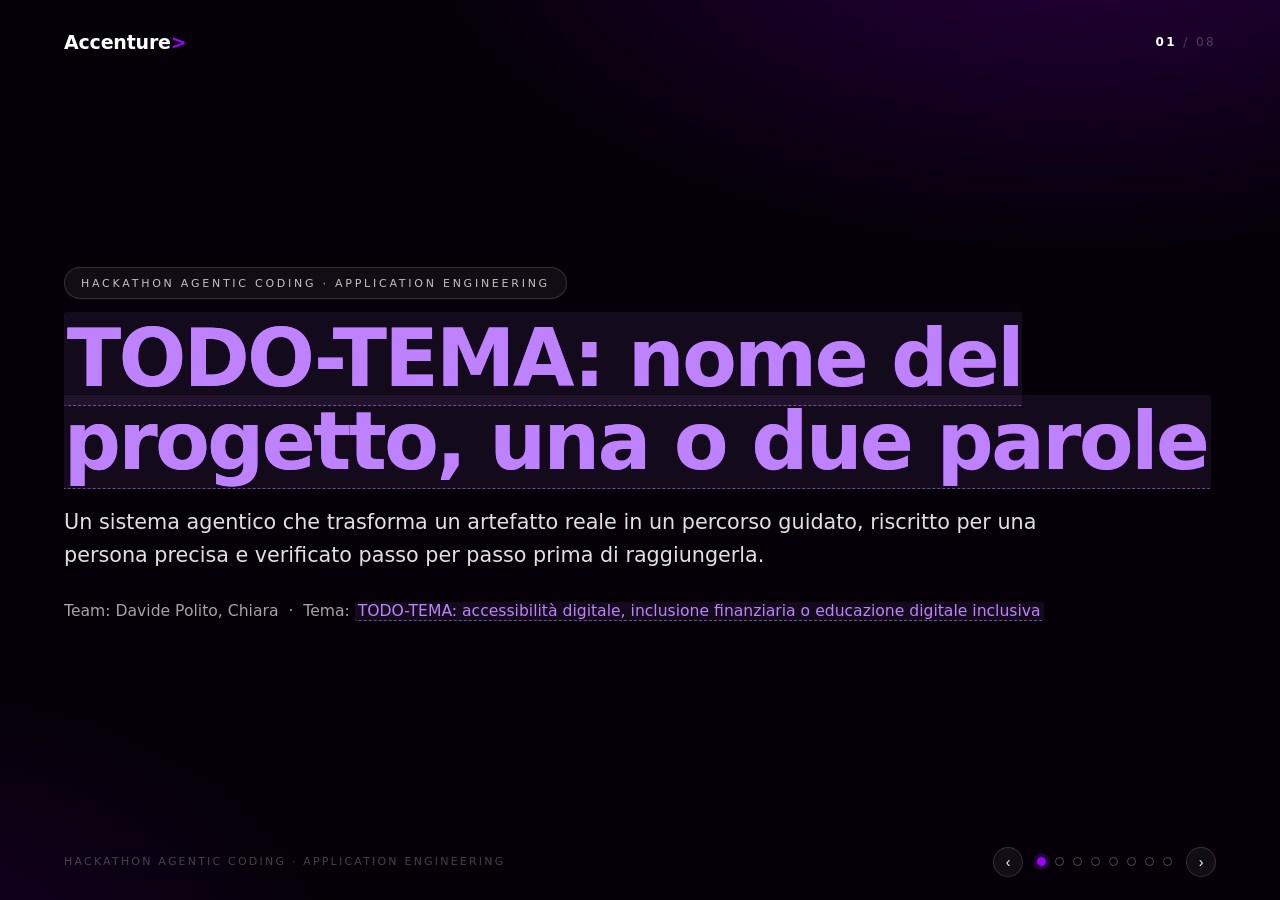
==== presentation/index.html @ 34a16407 "aggiungi presentazione, skill, mappa di valutazione e linter; allinea il conteggio dei tier Correzio" ====
<!doctype html>
<html lang="it">
<head>
<meta charset="utf-8">
<meta name="viewport" content="width=device-width, initial-scale=1">
<title>Hackathon Agentic Coding — presentazione</title>
<!--
  Presentazione a 8 sezioni, 5 minuti totali.
  File singolo, nessuna dipendenza esterna: si apre offline con doppio clic.
  Navigazione: frecce destra/sinistra, PagSu/PagGiu, barra spaziatrice, Home, Fine, o i pallini in basso.
  I segnaposto di dominio vanno sostituiti dopo la scelta del tema e della persona.
-->
<style>
*{box-sizing:border-box;margin:0;padding:0}
:root{
  --purple:#A100FF;
  --purple-light:#BE82FF;
  --ink:#0A0014;
  --bg:#050008;
  --line:rgba(255,255,255,0.15);
  --soft:rgba(255,255,255,0.05);
  --muted:rgba(255,255,255,0.64);
  --faint:rgba(255,255,255,0.25);
}
html,body{height:100%}
body{
  background:#050008;
  color:#fff;
  font-family:"Inter",system-ui,-apple-system,"Segoe UI",Roboto,sans-serif;
  line-height:1.6;
  -webkit-font-smoothing:antialiased;
  overflow:hidden;
}
body::before{
  content:"";position:fixed;inset:0;pointer-events:none;z-index:0;
  background:
    radial-gradient(1100px 620px at 84% -14%, rgba(161,0,255,0.24), transparent 62%),
    radial-gradient(760px 520px at -8% 110%, rgba(161,0,255,0.13), transparent 60%);
}

/* ---------- struttura ---------- */
.deck{position:fixed;inset:0;z-index:1}
.slide{
  position:absolute;inset:0;
  display:flex;flex-direction:column;justify-content:center;justify-content:safe center;
  padding:clamp(60px,8vh,96px) clamp(26px,5vw,88px) clamp(70px,9vh,96px);
  opacity:0;visibility:hidden;transform:translateY(10px);
  transition:opacity .3s ease, transform .3s ease;
  overflow-y:auto;
}
.slide.active{opacity:1;visibility:visible;transform:none}
.inner{width:100%;max-width:1260px;margin:0 auto}

/* ---------- chrome ---------- */
.chrome{position:fixed;left:0;right:0;z-index:5;pointer-events:none;
  padding:0 clamp(26px,5vw,88px);display:flex;align-items:center;justify-content:space-between;gap:18px}
.chrome.top{top:clamp(18px,3vh,34px)}
.chrome.bot{bottom:clamp(16px,2.6vh,30px)}
.logo{font-size:clamp(15px,1.5vw,19px);font-weight:700;letter-spacing:-0.01em;color:#fff}
.logo i{font-style:normal;color:var(--purple)}
.counter{font-size:12px;letter-spacing:.2em;color:var(--faint);font-variant-numeric:tabular-nums}
.counter b{color:#fff;font-weight:600}
.footnote{font-size:11px;text-transform:uppercase;letter-spacing:0.2em;color:rgba(255,255,255,0.25)}
.nav{display:flex;align-items:center;gap:14px;pointer-events:auto}
.dots{display:flex;gap:9px}
.dot{width:9px;height:9px;padding:0;border-radius:999px;border:1px solid rgba(255,255,255,0.28);
  background:transparent;cursor:pointer;transition:all .2s ease}
.dot.on{background:var(--purple);border-color:var(--purple);box-shadow:0 0 0 4px rgba(161,0,255,0.18)}
.navbtn{width:30px;height:30px;border-radius:999px;border:1px solid var(--line);background:var(--soft);
  color:#fff;cursor:pointer;font-size:14px;line-height:1;display:flex;align-items:center;justify-content:center}
.navbtn:hover{border-color:var(--purple)}

/* ---------- tipografia ---------- */
.eyebrow{display:inline-block;border:1px solid rgba(255,255,255,0.15);background:rgba(255,255,255,0.05);
  border-radius:999px;font-size:11px;text-transform:uppercase;letter-spacing:0.25em;
  padding:7px 16px 6px;color:rgba(255,255,255,0.74);margin-bottom:clamp(12px,2.1vh,24px)}
h1,h2{background:linear-gradient(90deg,var(--purple-light),var(--purple));
  -webkit-background-clip:text;background-clip:text;color:transparent;padding-bottom:.06em}
h1{font-size:clamp(38px,6.2vw,82px);line-height:1.04;letter-spacing:-0.03em;font-weight:700}
h2{font-size:clamp(27px,3.9vw,50px);line-height:1.12;letter-spacing:-0.02em;font-weight:700;
  margin-bottom:clamp(10px,1.8vh,20px)}
h3{font-size:clamp(11px,1.05vw,13px);text-transform:uppercase;letter-spacing:0.2em;
  color:var(--purple-light);font-weight:600;margin-bottom:10px}
.lead{font-size:clamp(17px,1.62vw,24px);color:rgba(255,255,255,0.88);max-width:74ch}
.body{font-size:clamp(14px,1.22vw,18px);color:var(--muted)}
.small{font-size:clamp(12px,1.02vw,15px);color:rgba(255,255,255,0.5)}
.mt{margin-top:clamp(12px,2vh,24px)}
.mt2{margin-top:clamp(18px,3vh,34px)}
strong{color:#fff;font-weight:600}
code{font-family:ui-monospace,"Cascadia Mono",Consolas,monospace;font-size:0.88em;color:var(--purple-light);
  background:rgba(161,0,255,0.12);border:1px solid rgba(161,0,255,0.22);border-radius:6px;padding:1px 6px;white-space:nowrap}
.todo{color:var(--purple-light);background:rgba(190,130,255,0.08);
  border-bottom:1px dashed rgba(190,130,255,0.55);border-radius:2px;padding:0 3px}

ul.b{list-style:none}
ul.b li{position:relative;padding-left:1.5em;margin-bottom:.5em;
  font-size:clamp(14px,1.22vw,18px);color:var(--muted)}
ul.b li::before{content:"\203A";position:absolute;left:0;top:-0.08em;color:var(--purple);font-size:1.3em;line-height:1.5}
ul.b.tight li{margin-bottom:.3em}

/* ---------- blocchi ---------- */
.grid{display:grid;gap:clamp(12px,1.5vw,22px)}
.g2{grid-template-columns:repeat(2,minmax(0,1fr))}
.g3{grid-template-columns:repeat(3,minmax(0,1fr))}
.card{border:1px solid rgba(255,255,255,0.12);background:rgba(255,255,255,0.035);
  border-radius:16px;padding:clamp(14px,1.6vw,24px)}
.card.accent{border-color:rgba(161,0,255,0.45);background:rgba(161,0,255,0.09)}
.note{border-left:3px solid var(--purple);padding:2px 0 2px 18px;color:#fff;
  font-size:clamp(15px,1.45vw,21px);line-height:1.45}
.num{font-size:clamp(22px,2.4vw,34px);font-weight:700;line-height:1;color:var(--purple);
  font-variant-numeric:tabular-nums;margin-bottom:8px;display:block}
.kv{display:grid;grid-template-columns:minmax(120px,32%) 1fr;gap:6px 16px;
  font-size:clamp(13px,1.15vw,17px);color:var(--muted)}
.kv dt{color:var(--purple-light);font-weight:600}
table{width:100%;border-collapse:collapse;font-size:clamp(13px,1.14vw,17px)}
th{text-align:left;font-size:11px;text-transform:uppercase;letter-spacing:.2em;color:var(--purple-light);
  font-weight:600;padding:0 0 10px;border-bottom:1px solid rgba(255,255,255,0.14)}
td{padding:11px 0;border-bottom:1px solid rgba(255,255,255,0.08);color:var(--muted);vertical-align:top}
td:first-child{color:#fff;padding-right:26px;width:44%}

/* ---------- diagramma ---------- */
.arch{display:block;width:100%;height:auto;max-height:clamp(200px,45vh,430px);margin:0 auto}
.arch text{font-family:"Inter",system-ui,-apple-system,"Segoe UI",Roboto,sans-serif}
.dense h2{font-size:clamp(22px,2.7vw,36px);margin-bottom:6px}
.dense>.inner>.body{font-size:clamp(13px,1.05vw,16px)}
.dense .card{padding:clamp(11px,1.2vw,18px)}
.dense .card .body{font-size:clamp(12.5px,0.98vw,15.5px)}
.dense .mt{margin-top:clamp(10px,1.5vh,16px)}
.legend{display:flex;flex-wrap:wrap;gap:6px 22px;margin-top:10px;
  font-size:clamp(11px,1vw,14px);color:var(--muted)}
.legend span{display:inline-flex;align-items:center;gap:8px}
.chip{width:13px;height:13px;border-radius:4px;display:inline-block}
.chip.opus{background:var(--purple)}
.chip.sonnet{border:1.5px solid var(--purple-light)}
.chip.haiku{border:1.5px solid rgba(255,255,255,0.35)}

/* ---------- responsive ---------- */
@media (max-height:800px){
  .dense .arch{max-height:38vh}
  .dense .eyebrow{margin-bottom:10px}
  .dense h2{font-size:clamp(20px,2.4vw,30px)}
  .dense .card .body{font-size:12.5px}
  .legend{font-size:11px;gap:4px 18px}
}
@media (max-width:900px){
  .g2,.g3{grid-template-columns:1fr}
  .kv{grid-template-columns:1fr}
  .arch{max-height:none}
  td:first-child{width:auto}
}
@media print{
  body{overflow:visible}
  .chrome{display:none}
  .slide{position:static;opacity:1;visibility:visible;transform:none;page-break-after:always;min-height:100vh}
}
</style>
</head>
<body>

<div class="chrome top">
  <div class="logo">Accenture<i>&gt;</i></div>
  <div class="counter"><b id="cur">01</b> / <span id="tot">08</span></div>
</div>

<main class="deck" id="deck">

<!-- ============================================================
     SEZIONE 1 — COVER
     TEMPO SUGGERITO: 0:15   ·   cumulato 0:15
     ============================================================ -->
<section class="slide" aria-label="Copertina">
  <div class="inner">
    <div class="eyebrow">Hackathon Agentic Coding · Application Engineering</div>
    <h1><span class="todo">TODO-TEMA: nome del progetto, una o due parole</span></h1>
    <p class="lead mt">Un sistema agentico che trasforma un artefatto reale in un percorso guidato,
      riscritto per una persona precisa e verificato passo per passo prima di raggiungerla.</p>
    <p class="body mt2">Team: Davide Polito, Chiara &nbsp;·&nbsp; Tema:
      <span class="todo">TODO-TEMA: accessibilità digitale, inclusione finanziaria o educazione digitale inclusiva</span></p>
  </div>
</section>

<!-- ============================================================
     SEZIONE 2 — IL PROBLEMA
     TEMPO SUGGERITO: 0:35   ·   cumulato 0:50
     ============================================================ -->
<section class="slide" aria-label="Il problema">
  <div class="inner">
    <div class="eyebrow">01 · Il problema</div>
    <h2>Il servizio esiste già. La persona si ferma lo stesso.</h2>
    <p class="lead"><span class="todo">TODO-TEMA: il problema in due frasi — quale servizio reale, quale ostacolo concreto</span></p>
    <div class="grid g2 mt2">
      <div>
        <h3>I fatti</h3>
        <ul class="b">
          <li><strong>Dove si blocca:</strong> <span class="todo">TODO-TEMA: il punto esatto del percorso in cui la persona si ferma oggi</span></li>
          <li><strong>Quante persone:</strong> <span class="todo">TODO-TEMA: un dato di diffusione con la fonte citata</span></li>
          <li><strong>Perché non basta riscrivere il testo una volta:</strong> gli artefatti cambiano, i bisogni
            delle persone sono diversi e una riscrittura manuale non è verificata. Nessuno garantisce
            che il testo semplificato dica ancora la stessa cosa dell'originale.</li>
        </ul>
      </div>
      <div class="card accent">
        <h3>Il punto</h3>
        <p class="note" style="border:0;padding:0">Non manca il contenuto.
          Manca la distanza fra il contenuto e la persona che deve usarlo.</p>
        <p class="small mt">Semplificare è facile. Semplificare <strong>senza cambiare il significato</strong>
          su importi, date, scadenze e obblighi è il vincolo vero: il sistema è costruito intorno a quel vincolo.</p>
      </div>
    </div>
  </div>
</section>

<!-- ============================================================
     SEZIONE 3 — UTENTE E SCENARIO
     TEMPO SUGGERITO: 0:30   ·   cumulato 1:20
     ============================================================ -->
<section class="slide" aria-label="Utente e scenario">
  <div class="inner">
    <div class="eyebrow">02 · Utente e scenario</div>
    <h2>Una persona concreta, un artefatto reale</h2>
    <div class="grid g2 mt">
      <div class="card">
        <h3>La persona</h3>
        <dl class="kv">
          <dt>Chi</dt><dd><span class="todo">TODO-TEMA: nome di comodo, età, contesto in una riga</span></dd>
          <dt>Bisogni dichiarati</dt><dd><span class="todo">TODO-TEMA: i bisogni di accesso rilevanti per lo scenario</span></dd>
          <dt>Che cosa deve fare</dt><dd><span class="todo">TODO-TEMA: il task concreto e come si capisce che è riuscito</span></dd>
          <dt>Artefatto reale</dt><dd><span class="todo">TODO-TEMA: il documento o il servizio vero su cui lavoriamo, e in che formato</span></dd>
        </dl>
      </div>
      <div class="card">
        <h3>Come il sistema la rappresenta</h3>
        <p class="body">L'agente <code>profiler</code> produce <code>state/profile.json</code>:
          quattro dimensioni su tassonomia chiusa.</p>
        <ul class="b tight mt">
          <li>livello di lettura</li>
          <li>modalità preferita</li>
          <li>vincoli sensoriali, motori, cognitivi</li>
          <li>lingua</li>
        </ul>
        <p class="small mt">I bisogni non dichiarati restano <code>unknown</code>: il profiler non stima
          e non inferisce diagnosi cliniche (G-01). Nessun dato personale reale nei file committati (G-17).</p>
      </div>
    </div>
  </div>
</section>

<!-- ============================================================
     SEZIONE 4 — COME FUNZIONA LA SOLUZIONE
     TEMPO SUGGERITO: 0:40   ·   cumulato 2:00
     ============================================================ -->
<section class="slide" aria-label="Come funziona la soluzione">
  <div class="inner">
    <div class="eyebrow">03 · Come funziona</div>
    <h2>Dall'artefatto reale al percorso guidato</h2>
    <div class="grid g3 mt">
      <div class="card">
        <span class="num">01</span>
        <h3>Si parte dall'originale</h3>
        <p class="body">Il sistema legge l'artefatto vero, non una versione semplificata scritta a mano.
          Lo destruttura in passi: che cosa chiede, quale informazione serve, quali vincoli, dove si decide.</p>
      </div>
      <div class="card">
        <span class="num">02</span>
        <h3>Ogni passo riscritto e verificato</h3>
        <p class="body">Ogni passo viene riscritto secondo il profilo, poi confrontato con l'originale da
          un agente diverso da quello che lo ha scritto. Se il confronto non torna, il passo non viene mostrato.</p>
      </div>
      <div class="card">
        <span class="num">03</span>
        <h3>Durante l'uso, un intervento alla volta</h3>
        <p class="body">A sessione aperta il sistema osserva il blocco sul passo corrente e propone il
          suggerimento minimo che sblocca. Non completa l'azione al posto della persona.</p>
      </div>
    </div>
    <p class="note mt2">Il percorso approvato è un file: <code>agents/state/journey.json</code>.
      Si produce una volta per artefatto e si riusa a ogni sessione.</p>
    <p class="small mt">Nella demo: <span class="todo">TODO-TEMA: il percorso end-to-end che mostriamo dal vivo, dall'input all'esito</span></p>
  </div>
</section>

<!-- ============================================================
     SEZIONE 5 — DOVE INTERVIENE L'AGENTE AI (sezione principale)
     TEMPO SUGGERITO: 1:30   ·   cumulato 3:30
     ============================================================ -->
<section class="slide dense" aria-label="Dove interviene l'agente AI">
  <div class="inner">
    <div class="eyebrow">04 · Dove interviene l'agente AI</div>
    <h2>Un orchestratore, sei sub-agenti, due fasi con economie opposte</h2>
    <p class="body" style="margin-bottom:10px">L'AI non è uno strato sopra il prodotto: è il prodotto.
      Ogni componente ha un verbo solo: se due agenti potessero scambiarsi il lavoro, uno dei due sarebbe di troppo.</p>

    <svg class="arch" viewBox="0 0 1240 444" role="img" aria-labelledby="archTitle archDesc" preserveAspectRatio="xMidYMid meet">
      <title id="archTitle">Architettura agentica in due fasi</title>
      <desc id="archDesc">Fase A offline: profiler su haiku-4.5, source-analyzer su opus-5, simplifier su sonnet-5 in ciclo
        con fidelity-validator su opus-5 per un massimo di due giri, poi journey.json persistito su disco oppure gate HITL.
        Fase B a runtime: block-detector su haiku-4.5, intervener su sonnet-5, massimo tre interventi sullo stesso
        passo poi gate HITL. L&#8217;orchestratore su haiku-4.5 esegue entrambe le fasi.</desc>

      <defs>
        <marker id="ah" viewBox="0 0 10 10" refX="9" refY="5" markerWidth="7" markerHeight="7" orient="auto-start-reverse">
          <path d="M0,0 L10,5 L0,10 z" fill="#BE82FF"/>
        </marker>
        <marker id="ahd" viewBox="0 0 10 10" refX="9" refY="5" markerWidth="7" markerHeight="7" orient="auto-start-reverse">
          <path d="M0,0 L10,5 L0,10 z" fill="rgba(255,255,255,0.5)"/>
        </marker>
      </defs>

      <!-- orchestratore: governa entrambe le fasi -->
      <rect x="856" y="4" width="360" height="30" rx="15" fill="rgba(161,0,255,0.14)" stroke="#A100FF"/>
      <text x="1036" y="24" text-anchor="middle" font-size="13" fill="#ffffff">orchestrator · haiku-4.5 · instrada, applica limiti e gate</text>

      <!-- ===================== FASE A ===================== -->
      <text x="14" y="24" font-size="13.5" letter-spacing="2.2" fill="#BE82FF">FASE A · PREPARAZIONE — OFFLINE, UNA VOLTA PER ARTEFATTO</text>
      <rect x="8" y="42" width="1224" height="180" rx="16" fill="rgba(255,255,255,0.02)" stroke="rgba(255,255,255,0.09)"/>

      <!-- A1 profiler -->
      <rect x="20" y="66" width="176" height="70" rx="12" fill="rgba(255,255,255,0.05)" stroke="rgba(255,255,255,0.16)"/>
      <text x="180" y="84" text-anchor="end" font-size="11" letter-spacing="1" fill="rgba(255,255,255,0.4)">A1</text>
      <text x="36" y="104" font-size="16.5" font-weight="600" fill="#ffffff">profiler</text>
      <rect x="36" y="112" width="84" height="20" rx="10" fill="none" stroke="rgba(255,255,255,0.32)"/>
      <text x="78" y="126" text-anchor="middle" font-size="11.5" fill="rgba(255,255,255,0.72)">haiku-4.5</text>

      <!-- A2 source-analyzer -->
      <rect x="252" y="66" width="196" height="70" rx="12" fill="rgba(255,255,255,0.05)" stroke="rgba(255,255,255,0.16)"/>
      <text x="432" y="84" text-anchor="end" font-size="11" letter-spacing="1" fill="rgba(255,255,255,0.4)">A2</text>
      <text x="268" y="104" font-size="16.5" font-weight="600" fill="#ffffff">source-analyzer</text>
      <rect x="268" y="112" width="66" height="20" rx="10" fill="#A100FF"/>
      <text x="301" y="126" text-anchor="middle" font-size="11.5" font-weight="600" fill="#ffffff">opus-5</text>

      <!-- A3 simplifier -->
      <rect x="504" y="66" width="176" height="70" rx="12" fill="rgba(255,255,255,0.05)" stroke="rgba(255,255,255,0.16)"/>
      <text x="664" y="84" text-anchor="end" font-size="11" letter-spacing="1" fill="rgba(255,255,255,0.4)">A3</text>
      <text x="520" y="104" font-size="16.5" font-weight="600" fill="#ffffff">simplifier</text>
      <rect x="520" y="112" width="80" height="20" rx="10" fill="none" stroke="#BE82FF"/>
      <text x="560" y="126" text-anchor="middle" font-size="11.5" fill="#BE82FF">sonnet-5</text>

      <!-- A4 fidelity-validator -->
      <rect x="736" y="66" width="208" height="70" rx="12" fill="rgba(255,255,255,0.05)" stroke="rgba(255,255,255,0.16)"/>
      <text x="928" y="84" text-anchor="end" font-size="11" letter-spacing="1" fill="rgba(255,255,255,0.4)">A4</text>
      <text x="752" y="104" font-size="16.5" font-weight="600" fill="#ffffff">fidelity-validator</text>
      <rect x="752" y="112" width="66" height="20" rx="10" fill="#A100FF"/>
      <text x="785" y="126" text-anchor="middle" font-size="11.5" font-weight="600" fill="#ffffff">opus-5</text>

      <!-- A5 journey.json -->
      <rect x="1016" y="66" width="200" height="70" rx="12" fill="rgba(161,0,255,0.12)" stroke="#BE82FF"/>
      <text x="1200" y="84" text-anchor="end" font-size="11" letter-spacing="1" fill="rgba(255,255,255,0.4)">A5</text>
      <text x="1032" y="104" font-size="16.5" font-weight="600" fill="#ffffff">journey.json</text>
      <text x="1032" y="124" font-size="12" fill="rgba(255,255,255,0.62)">persistito su disco</text>

      <path d="M200,101 H248" stroke="#BE82FF" stroke-width="1.6" fill="none" marker-end="url(#ah)"/>
      <path d="M452,101 H500" stroke="#BE82FF" stroke-width="1.6" fill="none" marker-end="url(#ah)"/>
      <path d="M684,101 H732" stroke="#BE82FF" stroke-width="1.6" fill="none" marker-end="url(#ah)"/>
      <path d="M948,101 H1012" stroke="#BE82FF" stroke-width="1.6" fill="none" marker-end="url(#ah)"/>
      <text x="980" y="88" text-anchor="middle" font-size="12" fill="rgba(255,255,255,0.72)">approvato</text>

      <!-- ciclo di rifiuto: il validator rimanda al simplifier, massimo 2 giri -->
      <path d="M800,136 V166 H596 V142" stroke="#BE82FF" stroke-width="1.6" fill="none"
            stroke-dasharray="6 4" marker-end="url(#ah)"/>
      <text x="698" y="184" text-anchor="middle" font-size="13" fill="#BE82FF">respinto · massimo 2 giri</text>

      <!-- gate HITL di fase A -->
      <path d="M890,136 V191 H1012" stroke="rgba(255,255,255,0.45)" stroke-width="1.4" fill="none"
            stroke-dasharray="5 4" marker-end="url(#ahd)"/>
      <rect x="1016" y="162" width="200" height="58" rx="12" fill="rgba(255,255,255,0.03)"
            stroke="rgba(255,255,255,0.4)" stroke-dasharray="5 4"/>
      <text x="1032" y="181" font-size="13.5" font-weight="600" fill="#BE82FF">GATE HITL</text>
      <text x="1032" y="197" font-size="11.5" fill="rgba(255,255,255,0.64)">al 2&#176; rifiuto:</text>
      <text x="1032" y="212" font-size="11.5" fill="rgba(255,255,255,0.64)">il passo non viene mostrato</text>

      <!-- ===================== FASE B ===================== -->
      <text x="14" y="250" font-size="13.5" letter-spacing="2.2" fill="#BE82FF">FASE B · SESSIONE GUIDATA — A OGNI EVENTO, SOLO MODELLI ECONOMICI</text>
      <rect x="8" y="262" width="1224" height="176" rx="16" fill="rgba(255,255,255,0.02)" stroke="rgba(255,255,255,0.09)"/>

      <rect x="20" y="282" width="164" height="70" rx="12" fill="rgba(255,255,255,0.02)" stroke="rgba(255,255,255,0.11)"/>
      <text x="36" y="316" font-size="15.5" font-weight="600" fill="rgba(255,255,255,0.82)">evento utente</text>
      <text x="36" y="336" font-size="12" fill="rgba(255,255,255,0.48)">sul passo corrente</text>

      <!-- B2 block-detector -->
      <rect x="240" y="282" width="196" height="70" rx="12" fill="rgba(255,255,255,0.05)" stroke="rgba(255,255,255,0.16)"/>
      <text x="420" y="300" text-anchor="end" font-size="11" letter-spacing="1" fill="rgba(255,255,255,0.4)">B2</text>
      <text x="256" y="320" font-size="16.5" font-weight="600" fill="#ffffff">block-detector</text>
      <rect x="256" y="328" width="84" height="20" rx="10" fill="none" stroke="rgba(255,255,255,0.32)"/>
      <text x="298" y="342" text-anchor="middle" font-size="11.5" fill="rgba(255,255,255,0.72)">haiku-4.5</text>

      <!-- B3 intervener -->
      <rect x="492" y="282" width="176" height="70" rx="12" fill="rgba(255,255,255,0.05)" stroke="rgba(255,255,255,0.16)"/>
      <text x="652" y="300" text-anchor="end" font-size="11" letter-spacing="1" fill="rgba(255,255,255,0.4)">B3</text>
      <text x="508" y="320" font-size="16.5" font-weight="600" fill="#ffffff">intervener</text>
      <rect x="508" y="328" width="80" height="20" rx="10" fill="none" stroke="#BE82FF"/>
      <text x="548" y="342" text-anchor="middle" font-size="11.5" fill="#BE82FF">sonnet-5</text>

      <!-- B1 passo successivo -->
      <rect x="724" y="282" width="188" height="70" rx="12" fill="rgba(255,255,255,0.02)" stroke="rgba(255,255,255,0.11)"/>
      <text x="896" y="300" text-anchor="end" font-size="11" letter-spacing="1" fill="rgba(255,255,255,0.4)">B1</text>
      <text x="740" y="320" font-size="15.5" font-weight="600" fill="rgba(255,255,255,0.82)">passo successivo</text>
      <text x="740" y="340" font-size="12" fill="rgba(255,255,255,0.48)">letto da journey.json</text>

      <!-- gate HITL di fase B -->
      <rect x="968" y="282" width="248" height="70" rx="12" fill="rgba(255,255,255,0.03)"
            stroke="rgba(255,255,255,0.4)" stroke-dasharray="5 4"/>
      <text x="984" y="308" font-size="13.5" font-weight="600" fill="#BE82FF">GATE HITL</text>
      <text x="984" y="326" font-size="11.5" fill="rgba(255,255,255,0.64)">dopo 3 interventi sullo stesso passo:</text>
      <text x="984" y="341" font-size="11.5" fill="rgba(255,255,255,0.64)">si propone il contatto con una persona</text>

      <path d="M188,317 H236" stroke="#BE82FF" stroke-width="1.6" fill="none" marker-end="url(#ah)"/>
      <path d="M440,317 H488" stroke="#BE82FF" stroke-width="1.6" fill="none" marker-end="url(#ah)"/>
      <text x="464" y="304" text-anchor="middle" font-size="11.5" fill="rgba(255,255,255,0.72)">bloccato</text>
      <path d="M672,317 H720" stroke="#BE82FF" stroke-width="1.6" fill="none" marker-end="url(#ah)"/>
      <path d="M916,317 H964" stroke="rgba(255,255,255,0.45)" stroke-width="1.4" fill="none"
            stroke-dasharray="5 4" marker-end="url(#ahd)"/>
      <path d="M338,352 V376 H818 V358" stroke="#BE82FF" stroke-width="1.6" fill="none" marker-end="url(#ah)"/>
      <text x="578" y="392" text-anchor="middle" font-size="12.5" fill="rgba(255,255,255,0.72)">non bloccato</text>

      <text x="20" y="414" font-size="12.5" fill="rgba(255,255,255,0.5)">Nessuna chiamata a opus-5 in Fase B: il runtime legge journey.json da disco.</text>
      <text x="20" y="430" font-size="12.5" fill="rgba(255,255,255,0.5)">Stato della sessione in state/run-&lt;id&gt;.json, fuori dalla finestra di contesto (G-12).</text>
    </svg>

    <div class="legend">
      <span><i class="chip haiku"></i> haiku-4.5 — classificazione e routing (3 componenti su 7)</span>
      <span><i class="chip sonnet"></i> sonnet-5 — riscrittura vincolata (2 su 7)</span>
      <span><i class="chip opus"></i> opus-5 — analisi e giudizio (2 su 7)</span>
      <span>Fonte: <code>agents/orchestrator.md</code>, <code>agents/workflows/main-pipeline.md</code></span>
    </div>

    <div class="grid g3 mt">
      <div class="card">
        <h3>Chi scrive non approva</h3>
        <p class="body"><code>simplifier</code> produce, <code>fidelity-validator</code> giudica, e sono
          due agenti distinti su tier diversi. Il vincolo della sfida diventa una proprietà verificabile
          del sistema invece di una raccomandazione dentro un prompt.</p>
      </div>
      <div class="card">
        <h3>Due economie opposte</h3>
        <p class="body">La Fase A usa i modelli capaci <strong>una volta per artefatto</strong> e persiste il
          risultato. La Fase B, ad alta frequenza, usa solo haiku-4.5 e sonnet-5 e legge da file.
          Il costo non cresce con l'uso.</p>
      </div>
      <div class="card">
        <h3>Limiti dichiarati, non impliciti</h3>
        <p class="body">2 giri <code>simplifier</code>&#8596;<code>fidelity-validator</code>;
          3 interventi sullo stesso passo; 3 retry con backoff sui timeout, poi <code>status: degraded</code>.
          Al limite si escala, non si ritenta.</p>
      </div>
    </div>
  </div>
</section>

<!-- ============================================================
     SEZIONE 6 — QUALE MIGLIORAMENTO VIENE PRODOTTO
     TEMPO SUGGERITO: 0:40   ·   cumulato 4:10
     ============================================================ -->
<section class="slide" aria-label="Il miglioramento prodotto">
  <div class="inner">
    <div class="eyebrow">05 · Il miglioramento</div>
    <h2>Che cosa cambia, e per chi</h2>
    <div class="grid g2 mt">
      <div class="card accent">
        <h3>Per la persona</h3>
        <ul class="b">
          <li><span class="todo">TODO-TEMA: la metrica prima/dopo che mostriamo nella demo, con il numero</span></li>
          <li><span class="todo">TODO-TEMA: che cosa la persona riesce a fare da sola e prima non faceva</span></li>
          <li>Nessun passo la raggiunge senza essere passato dal <code>fidelity-validator</code>.
            Un passo che non supera la verifica non viene mostrato: viene segnalato a una persona.</li>
          <li>Il sistema spiega che cosa significa una cosa, non dice che cosa fare: nessun consiglio
            professionale, finanziario, legale, sanitario o fiscale (G-04).</li>
        </ul>
      </div>
      <div class="card">
        <h3>Per il costo di esercizio</h3>
        <ul class="b">
          <li><strong>Il lavoro costoso si paga una volta.</strong> <code>source-analyzer</code> e
            <code>fidelity-validator</code> (opus-5) girano solo in Fase A e il risultato è persistito.</li>
          <li><strong>Il runtime non usa opus-5.</strong> La parte ad alta frequenza gira su
            <code>block-detector</code> (haiku-4.5) e <code>intervener</code> (sonnet-5).</li>
          <li><strong>Lo stato sta su disco, non in contesto.</strong> Quattro file:
            <code>profile.json</code>, <code>source-model.json</code>, <code>journey.json</code>,
            <code>run-&lt;id&gt;.json</code>.</li>
          <li><strong>Gli agenti si passano JSON conforme a schema</strong>, non trascrizioni di
            conversazione: contratti in <code>agents/schemas/</code> (G-05, G-14).</li>
        </ul>
      </div>
    </div>
  </div>
</section>

<!-- ============================================================
     SEZIONE 7 — LIMITI E RISCHI
     TEMPO SUGGERITO: 0:35   ·   cumulato 4:45
     ============================================================ -->
<section class="slide" aria-label="Limiti e rischi">
  <div class="inner">
    <div class="eyebrow">06 · Limiti e rischi</div>
    <h2>Che cosa può andare storto, e che cosa gli abbiamo messo contro</h2>
    <table class="mt">
      <thead><tr><th>Rischio</th><th>Contromisura presente nel repository</th></tr></thead>
      <tbody>
        <tr>
          <td>La semplificazione cambia il significato.</td>
          <td>Verifica avversariale affidata a un agente separato. Qualsiasi divergenza su importi, date,
            scadenze o obblighi è bloccante. In dubbio respinge (G-02, G-03).</td>
        </tr>
        <tr>
          <td>L'agente inventa un dato che nella fonte non c'è.</td>
          <td>Ogni affermazione porta <code>source_refs</code> verso il punto esatto dell'originale.
            Un dato mancante è <code>missing</code>, non stimato (G-01, G-07).</td>
        </tr>
        <tr>
          <td>Il sistema scivola nel consiglio professionale.</td>
          <td>Divieto esplicito per tutti gli agenti: spiega che cosa significa, non che cosa fare (G-04).</td>
        </tr>
        <tr>
          <td>Il sistema insiste su una persona già bloccata.</td>
          <td>Limiti numerici (2 giri, 3 interventi) e gate HITL che dichiarano all'utente che cosa sta
            succedendo e propongono un'alternativa (G-08, G-09).</td>
        </tr>
      </tbody>
    </table>
    <div class="mt2">
      <h3>Limiti che restano</h3>
      <ul class="b tight">
        <li>L'artefatto deve essere leggibile in modo automatico. Se non lo è, <code>source-analyzer</code>
          esce <code>degraded</code> e la Fase A si ferma: non indovina il contenuto mancante.</li>
        <li>La Fase A non è completamente autonoma: i passi marcati <code>hitl_required</code> richiedono
          una persona prima di entrare nel percorso.</li>
        <li>Il costo in token per agente non è ancora misurato su un run reale: è una voce aperta
          dichiarata in <code>agents/README.md</code>.</li>
        <li><span class="todo">TODO-TEMA: il rischio specifico del dominio scelto e come lo trattiamo</span></li>
      </ul>
    </div>
  </div>
</section>

<!-- ============================================================
     SEZIONE 8 — CHIUSURA
     TEMPO SUGGERITO: 0:15   ·   cumulato 5:00
     ============================================================ -->
<section class="slide" aria-label="Chiusura">
  <div class="inner">
    <div class="eyebrow">Chiusura</div>
    <h2>Semplificare senza tradire non è una raccomandazione dentro un prompt.</h2>
    <p class="lead">È un componente separato che può dire di no, con un limite di due giri
      e un'escalation umana dichiarata.</p>
    <div class="grid g2 mt2">
      <div class="card">
        <h3>Dove verificarlo nel repository</h3>
        <ul class="b tight">
          <li><code>agents/README.md</code> — i sette componenti e le tre decisioni architetturali</li>
          <li><code>agents/orchestrator.md</code> — le due fasi, lo stato, i limiti, i gate HITL</li>
          <li><code>agents/workflows/main-pipeline.md</code> — la sequenza eseguibile A1-A5 e B1-B3</li>
          <li><code>agents/guardrails.md</code> — 17 regole numerate valide per tutti gli agenti</li>
          <li><code>agents/schemas/</code> — i contratti JSON fra i componenti</li>
        </ul>
      </div>
      <div class="card accent">
        <h3>In una riga</h3>
        <p class="note" style="border:0;padding:0">Un percorso che si ferma onestamente vale più di uno
          che tira a indovinare su una pratica vera.</p>
        <p class="small mt">Davide Polito, Chiara — Accenture Application Engineering</p>
      </div>
    </div>
  </div>
</section>

</main>

<div class="chrome bot">
  <div class="footnote">Hackathon Agentic Coding · Application Engineering</div>
  <div class="nav">
    <button class="navbtn" id="prev" type="button" aria-label="Sezione precedente">&#8249;</button>
    <div class="dots" id="dots" role="tablist" aria-label="Indice delle sezioni"></div>
    <button class="navbtn" id="next" type="button" aria-label="Sezione successiva">&#8250;</button>
  </div>
</div>

<script>
(function () {
  var slides = Array.prototype.slice.call(document.querySelectorAll('.slide'));
  var dots = document.getElementById('dots');
  var cur = document.getElementById('cur');
  var i = 0;

  function pad(n) { return (n < 10 ? '0' : '') + n; }

  slides.forEach(function (s, n) {
    var b = document.createElement('button');
    b.className = 'dot';
    b.type = 'button';
    b.setAttribute('role', 'tab');
    b.setAttribute('aria-label', 'Sezione ' + (n + 1));
    b.addEventListener('click', function () { go(n); });
    dots.appendChild(b);
  });
  var buttons = Array.prototype.slice.call(dots.children);

  function go(n) {
    i = Math.max(0, Math.min(slides.length - 1, n));
    slides.forEach(function (s, k) {
      s.classList.toggle('active', k === i);
      s.setAttribute('aria-hidden', k === i ? 'false' : 'true');
    });
    buttons.forEach(function (b, k) {
      b.classList.toggle('on', k === i);
      b.setAttribute('aria-selected', k === i ? 'true' : 'false');
    });
    cur.textContent = pad(i + 1);
    slides[i].scrollTop = 0;
    if (history.replaceState) { history.replaceState(null, '', '#' + (i + 1)); }
  }

  document.addEventListener('keydown', function (e) {
    var k = e.key;
    if (k === 'ArrowRight' || k === 'PageDown' || k === ' ' || k === 'Spacebar') { go(i + 1); e.preventDefault(); }
    else if (k === 'ArrowLeft' || k === 'PageUp' || k === 'Backspace') { go(i - 1); e.preventDefault(); }
    else if (k === 'Home') { go(0); e.preventDefault(); }
    else if (k === 'End') { go(slides.length - 1); e.preventDefault(); }
  });

  document.getElementById('prev').addEventListener('click', function () { go(i - 1); });
  document.getElementById('next').addEventListener('click', function () { go(i + 1); });
  document.getElementById('tot').textContent = pad(slides.length);

  var h = parseInt(String(location.hash).replace('#', ''), 10);
  go(isNaN(h) ? 0 : h - 1);
})();
</script>
</body>
</html>
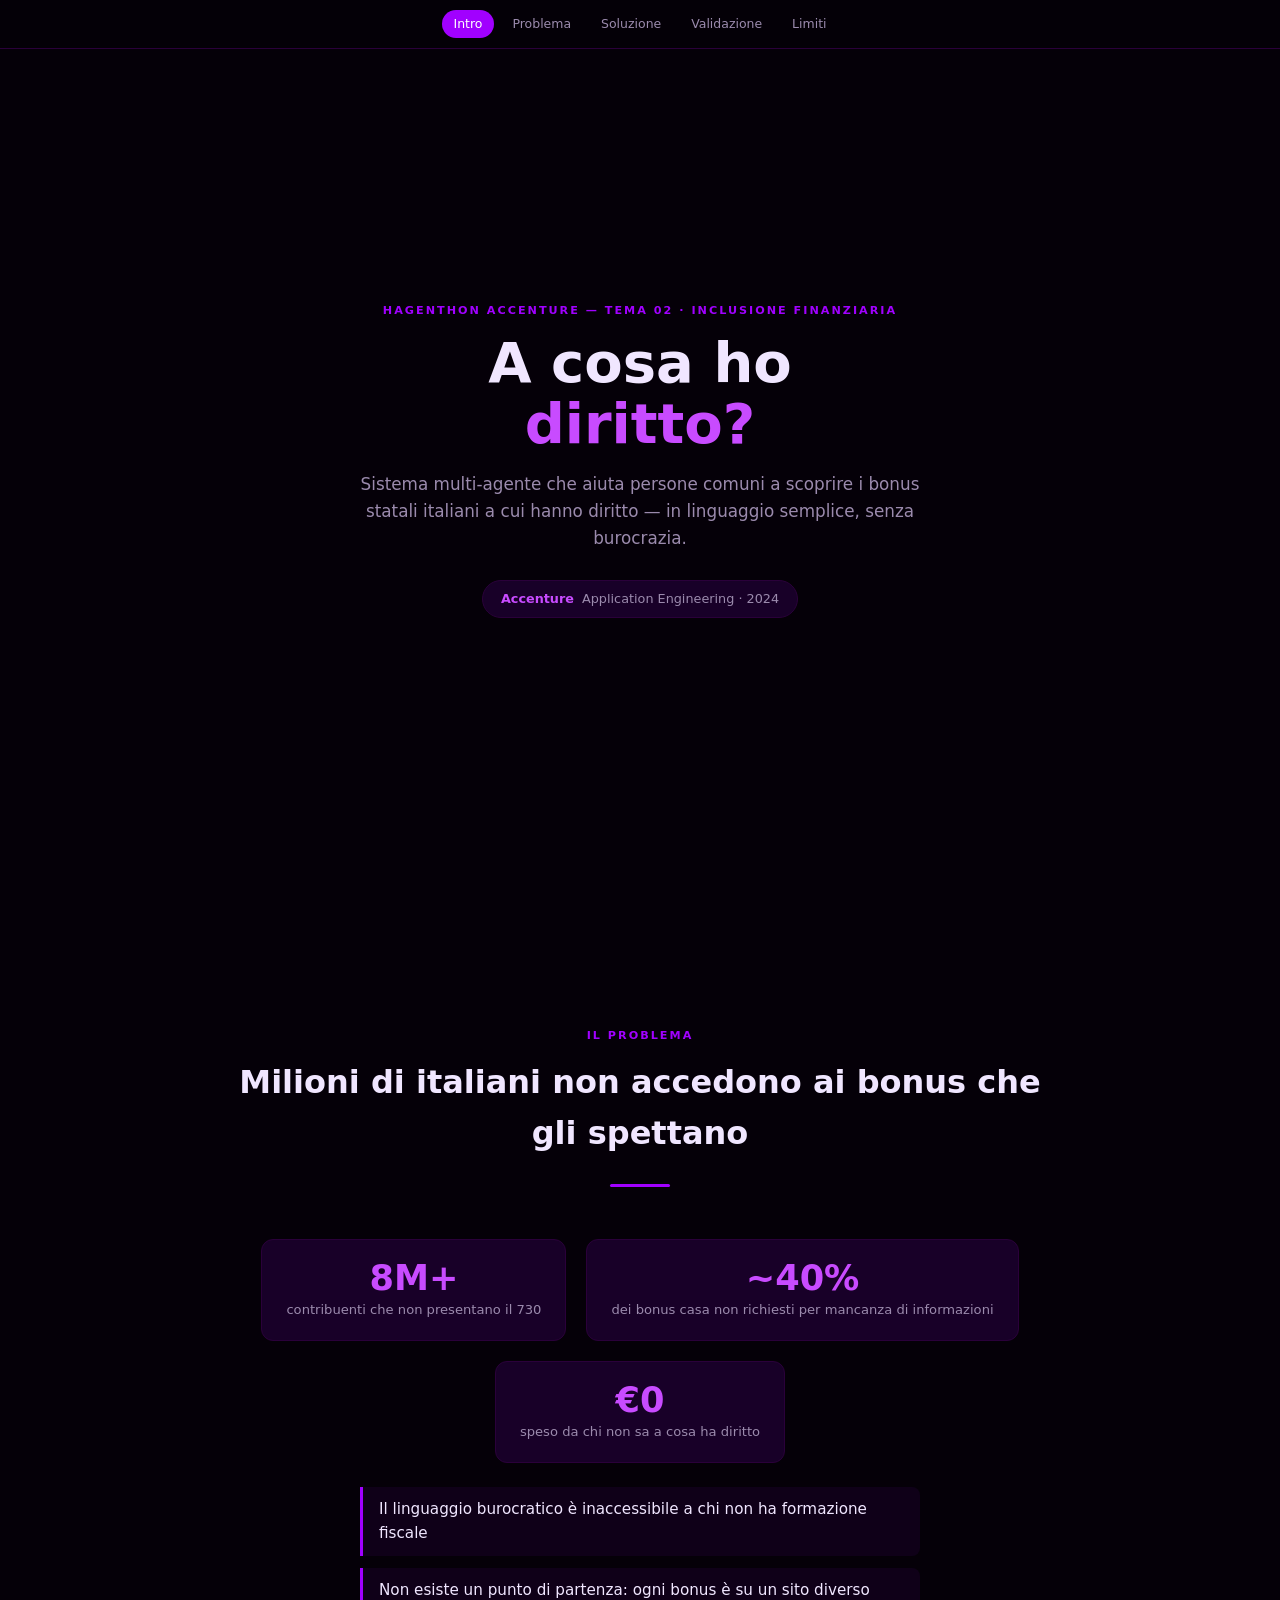
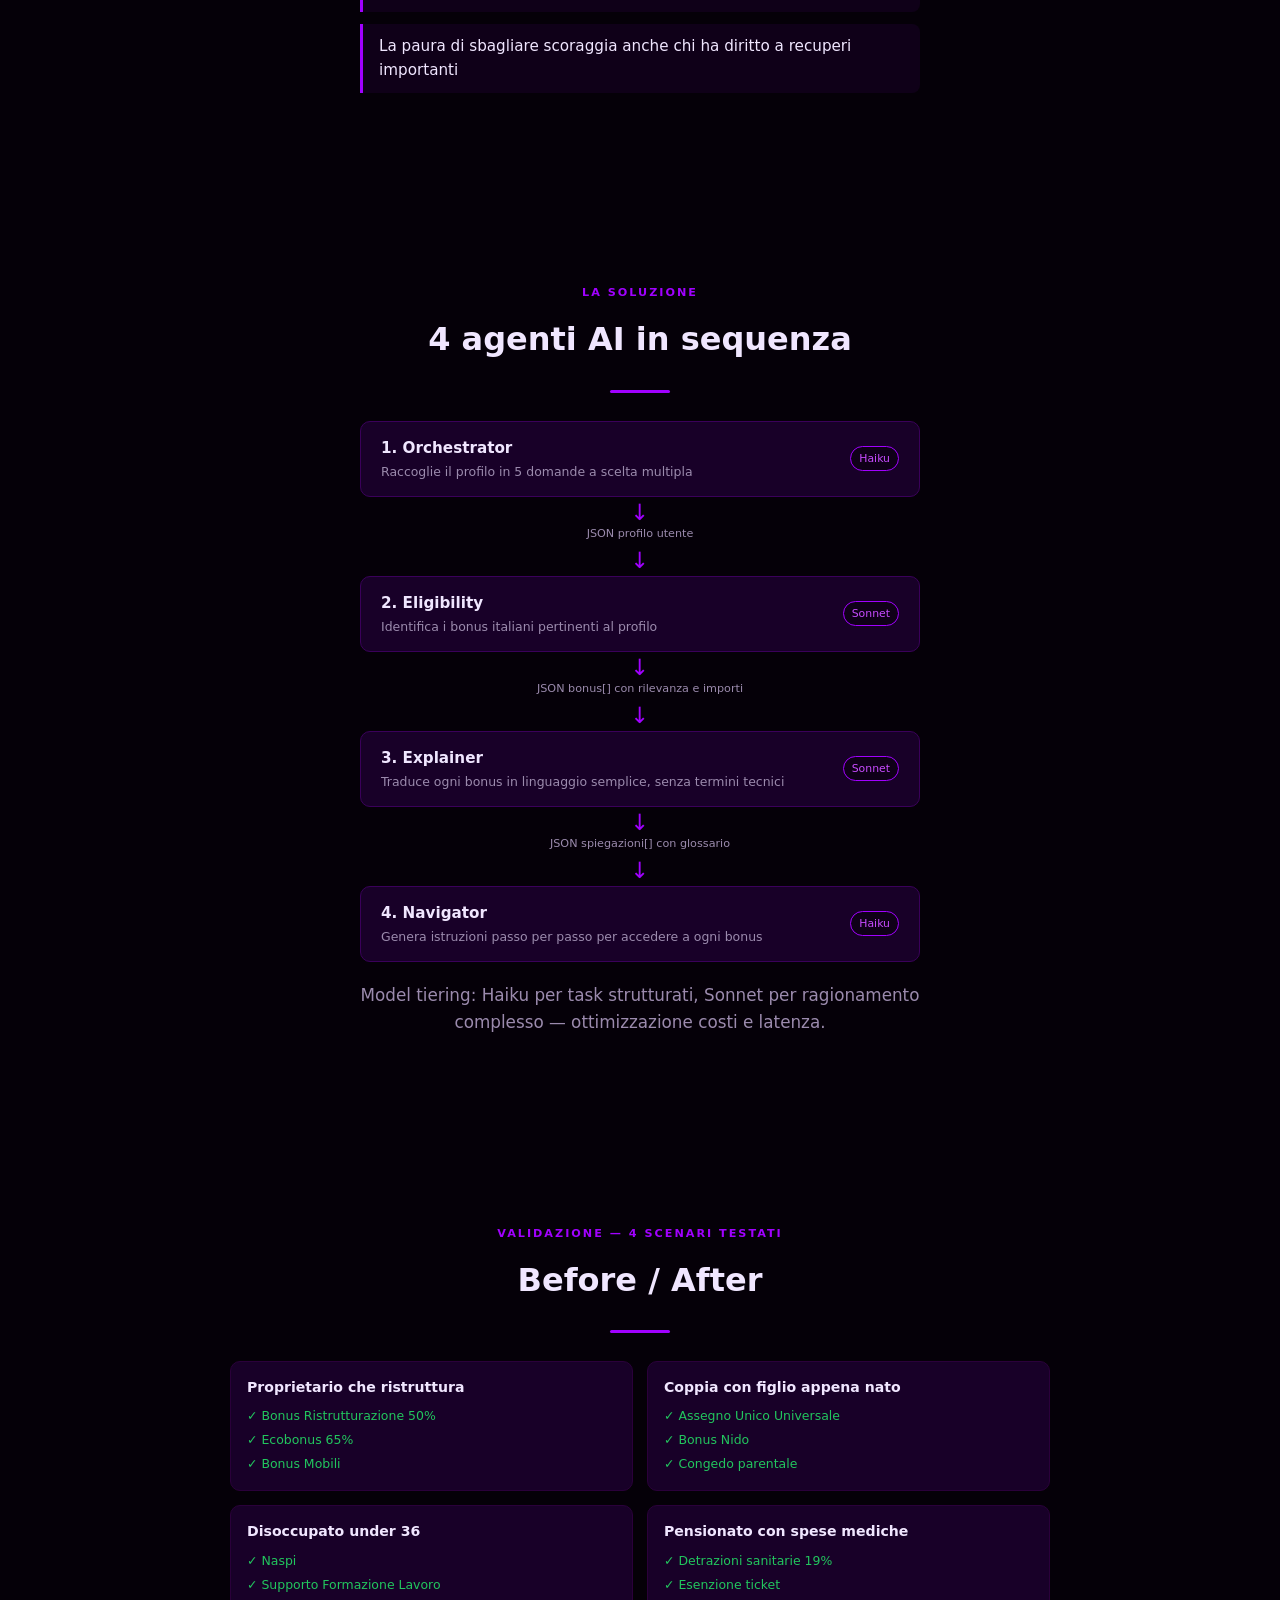
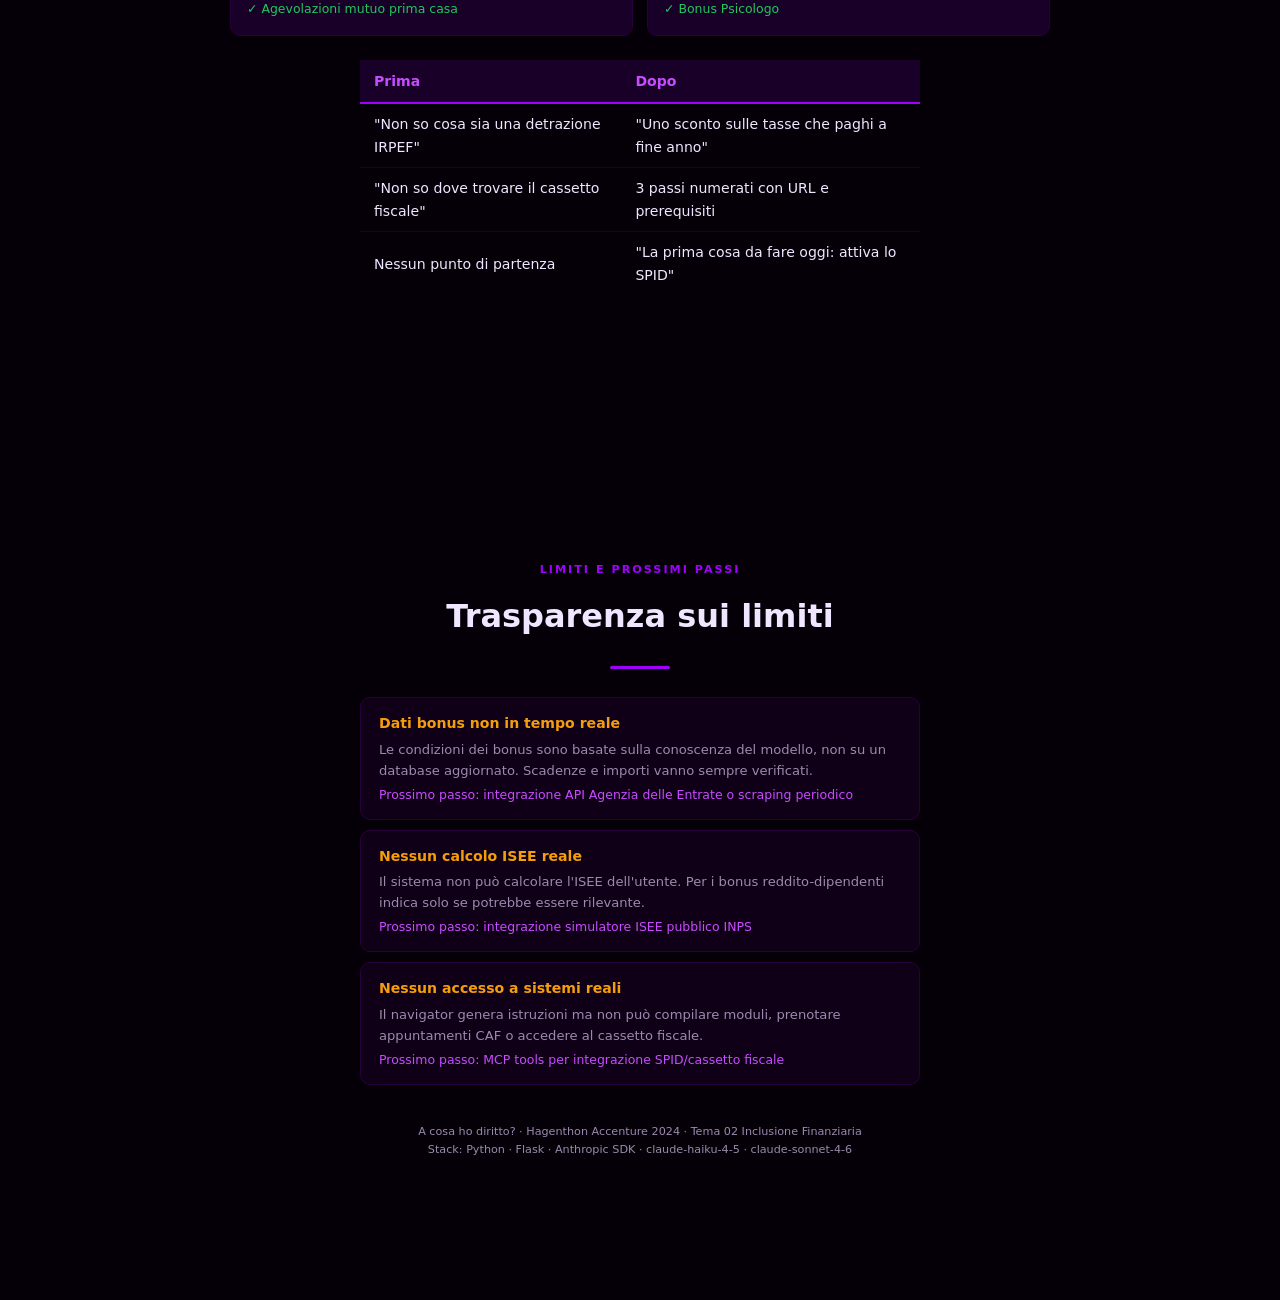
==== commit 5e7fbb6c: "aggiungi app Flask, agenti .claude/, presentazione e script hooks - .claude/agents/: 4 agenti (orche" ====
--- a/presentation/index.html
+++ b/presentation/index.html
@@ -1,628 +1,330 @@
-<!doctype html>
+<!DOCTYPE html>
 <html lang="it">
 <head>
-<meta charset="utf-8">
-<meta name="viewport" content="width=device-width, initial-scale=1">
-<title>Hackathon Agentic Coding — presentazione</title>
-<!--
-  Presentazione a 8 sezioni, 5 minuti totali.
-  File singolo, nessuna dipendenza esterna: si apre offline con doppio clic.
-  Navigazione: frecce destra/sinistra, PagSu/PagGiu, barra spaziatrice, Home, Fine, o i pallini in basso.
-  I segnaposto di dominio vanno sostituiti dopo la scelta del tema e della persona.
--->
-<style>
-*{box-sizing:border-box;margin:0;padding:0}
-:root{
-  --purple:#A100FF;
-  --purple-light:#BE82FF;
-  --ink:#0A0014;
-  --bg:#050008;
-  --line:rgba(255,255,255,0.15);
-  --soft:rgba(255,255,255,0.05);
-  --muted:rgba(255,255,255,0.64);
-  --faint:rgba(255,255,255,0.25);
-}
-html,body{height:100%}
-body{
-  background:#050008;
-  color:#fff;
-  font-family:"Inter",system-ui,-apple-system,"Segoe UI",Roboto,sans-serif;
-  line-height:1.6;
-  -webkit-font-smoothing:antialiased;
-  overflow:hidden;
-}
-body::before{
-  content:"";position:fixed;inset:0;pointer-events:none;z-index:0;
-  background:
-    radial-gradient(1100px 620px at 84% -14%, rgba(161,0,255,0.24), transparent 62%),
-    radial-gradient(760px 520px at -8% 110%, rgba(161,0,255,0.13), transparent 60%);
-}
-
-/* ---------- struttura ---------- */
-.deck{position:fixed;inset:0;z-index:1}
-.slide{
-  position:absolute;inset:0;
-  display:flex;flex-direction:column;justify-content:center;justify-content:safe center;
-  padding:clamp(60px,8vh,96px) clamp(26px,5vw,88px) clamp(70px,9vh,96px);
-  opacity:0;visibility:hidden;transform:translateY(10px);
-  transition:opacity .3s ease, transform .3s ease;
-  overflow-y:auto;
-}
-.slide.active{opacity:1;visibility:visible;transform:none}
-.inner{width:100%;max-width:1260px;margin:0 auto}
-
-/* ---------- chrome ---------- */
-.chrome{position:fixed;left:0;right:0;z-index:5;pointer-events:none;
-  padding:0 clamp(26px,5vw,88px);display:flex;align-items:center;justify-content:space-between;gap:18px}
-.chrome.top{top:clamp(18px,3vh,34px)}
-.chrome.bot{bottom:clamp(16px,2.6vh,30px)}
-.logo{font-size:clamp(15px,1.5vw,19px);font-weight:700;letter-spacing:-0.01em;color:#fff}
-.logo i{font-style:normal;color:var(--purple)}
-.counter{font-size:12px;letter-spacing:.2em;color:var(--faint);font-variant-numeric:tabular-nums}
-.counter b{color:#fff;font-weight:600}
-.footnote{font-size:11px;text-transform:uppercase;letter-spacing:0.2em;color:rgba(255,255,255,0.25)}
-.nav{display:flex;align-items:center;gap:14px;pointer-events:auto}
-.dots{display:flex;gap:9px}
-.dot{width:9px;height:9px;padding:0;border-radius:999px;border:1px solid rgba(255,255,255,0.28);
-  background:transparent;cursor:pointer;transition:all .2s ease}
-.dot.on{background:var(--purple);border-color:var(--purple);box-shadow:0 0 0 4px rgba(161,0,255,0.18)}
-.navbtn{width:30px;height:30px;border-radius:999px;border:1px solid var(--line);background:var(--soft);
-  color:#fff;cursor:pointer;font-size:14px;line-height:1;display:flex;align-items:center;justify-content:center}
-.navbtn:hover{border-color:var(--purple)}
-
-/* ---------- tipografia ---------- */
-.eyebrow{display:inline-block;border:1px solid rgba(255,255,255,0.15);background:rgba(255,255,255,0.05);
-  border-radius:999px;font-size:11px;text-transform:uppercase;letter-spacing:0.25em;
-  padding:7px 16px 6px;color:rgba(255,255,255,0.74);margin-bottom:clamp(12px,2.1vh,24px)}
-h1,h2{background:linear-gradient(90deg,var(--purple-light),var(--purple));
-  -webkit-background-clip:text;background-clip:text;color:transparent;padding-bottom:.06em}
-h1{font-size:clamp(38px,6.2vw,82px);line-height:1.04;letter-spacing:-0.03em;font-weight:700}
-h2{font-size:clamp(27px,3.9vw,50px);line-height:1.12;letter-spacing:-0.02em;font-weight:700;
-  margin-bottom:clamp(10px,1.8vh,20px)}
-h3{font-size:clamp(11px,1.05vw,13px);text-transform:uppercase;letter-spacing:0.2em;
-  color:var(--purple-light);font-weight:600;margin-bottom:10px}
-.lead{font-size:clamp(17px,1.62vw,24px);color:rgba(255,255,255,0.88);max-width:74ch}
-.body{font-size:clamp(14px,1.22vw,18px);color:var(--muted)}
-.small{font-size:clamp(12px,1.02vw,15px);color:rgba(255,255,255,0.5)}
-.mt{margin-top:clamp(12px,2vh,24px)}
-.mt2{margin-top:clamp(18px,3vh,34px)}
-strong{color:#fff;font-weight:600}
-code{font-family:ui-monospace,"Cascadia Mono",Consolas,monospace;font-size:0.88em;color:var(--purple-light);
-  background:rgba(161,0,255,0.12);border:1px solid rgba(161,0,255,0.22);border-radius:6px;padding:1px 6px;white-space:nowrap}
-.todo{color:var(--purple-light);background:rgba(190,130,255,0.08);
-  border-bottom:1px dashed rgba(190,130,255,0.55);border-radius:2px;padding:0 3px}
-
-ul.b{list-style:none}
-ul.b li{position:relative;padding-left:1.5em;margin-bottom:.5em;
-  font-size:clamp(14px,1.22vw,18px);color:var(--muted)}
-ul.b li::before{content:"\203A";position:absolute;left:0;top:-0.08em;color:var(--purple);font-size:1.3em;line-height:1.5}
-ul.b.tight li{margin-bottom:.3em}
-
-/* ---------- blocchi ---------- */
-.grid{display:grid;gap:clamp(12px,1.5vw,22px)}
-.g2{grid-template-columns:repeat(2,minmax(0,1fr))}
-.g3{grid-template-columns:repeat(3,minmax(0,1fr))}
-.card{border:1px solid rgba(255,255,255,0.12);background:rgba(255,255,255,0.035);
-  border-radius:16px;padding:clamp(14px,1.6vw,24px)}
-.card.accent{border-color:rgba(161,0,255,0.45);background:rgba(161,0,255,0.09)}
-.note{border-left:3px solid var(--purple);padding:2px 0 2px 18px;color:#fff;
-  font-size:clamp(15px,1.45vw,21px);line-height:1.45}
-.num{font-size:clamp(22px,2.4vw,34px);font-weight:700;line-height:1;color:var(--purple);
-  font-variant-numeric:tabular-nums;margin-bottom:8px;display:block}
-.kv{display:grid;grid-template-columns:minmax(120px,32%) 1fr;gap:6px 16px;
-  font-size:clamp(13px,1.15vw,17px);color:var(--muted)}
-.kv dt{color:var(--purple-light);font-weight:600}
-table{width:100%;border-collapse:collapse;font-size:clamp(13px,1.14vw,17px)}
-th{text-align:left;font-size:11px;text-transform:uppercase;letter-spacing:.2em;color:var(--purple-light);
-  font-weight:600;padding:0 0 10px;border-bottom:1px solid rgba(255,255,255,0.14)}
-td{padding:11px 0;border-bottom:1px solid rgba(255,255,255,0.08);color:var(--muted);vertical-align:top}
-td:first-child{color:#fff;padding-right:26px;width:44%}
-
-/* ---------- diagramma ---------- */
-.arch{display:block;width:100%;height:auto;max-height:clamp(200px,45vh,430px);margin:0 auto}
-.arch text{font-family:"Inter",system-ui,-apple-system,"Segoe UI",Roboto,sans-serif}
-.dense h2{font-size:clamp(22px,2.7vw,36px);margin-bottom:6px}
-.dense>.inner>.body{font-size:clamp(13px,1.05vw,16px)}
-.dense .card{padding:clamp(11px,1.2vw,18px)}
-.dense .card .body{font-size:clamp(12.5px,0.98vw,15.5px)}
-.dense .mt{margin-top:clamp(10px,1.5vh,16px)}
-.legend{display:flex;flex-wrap:wrap;gap:6px 22px;margin-top:10px;
-  font-size:clamp(11px,1vw,14px);color:var(--muted)}
-.legend span{display:inline-flex;align-items:center;gap:8px}
-.chip{width:13px;height:13px;border-radius:4px;display:inline-block}
-.chip.opus{background:var(--purple)}
-.chip.sonnet{border:1.5px solid var(--purple-light)}
-.chip.haiku{border:1.5px solid rgba(255,255,255,0.35)}
-
-/* ---------- responsive ---------- */
-@media (max-height:800px){
-  .dense .arch{max-height:38vh}
-  .dense .eyebrow{margin-bottom:10px}
-  .dense h2{font-size:clamp(20px,2.4vw,30px)}
-  .dense .card .body{font-size:12.5px}
-  .legend{font-size:11px;gap:4px 18px}
-}
-@media (max-width:900px){
-  .g2,.g3{grid-template-columns:1fr}
-  .kv{grid-template-columns:1fr}
-  .arch{max-height:none}
-  td:first-child{width:auto}
-}
-@media print{
-  body{overflow:visible}
-  .chrome{display:none}
-  .slide{position:static;opacity:1;visibility:visible;transform:none;page-break-after:always;min-height:100vh}
-}
-</style>
+  <meta charset="UTF-8">
+  <meta name="viewport" content="width=device-width, initial-scale=1.0">
+  <title>A cosa ho diritto? — Hagenthon Accenture</title>
+  <style>
+    :root {
+      --acc: #A100FF;
+      --acc2: #c84bff;
+      --bg: #050008;
+      --surface: #0f0018;
+      --surface2: #180028;
+      --text: #f0e6ff;
+      --muted: #9b8aad;
+      --ok: #22c55e;
+      --warn: #f59e0b;
+    }
+    * { box-sizing: border-box; margin: 0; padding: 0; }
+    body {
+      font-family: 'Segoe UI', system-ui, sans-serif;
+      background: var(--bg);
+      color: var(--text);
+      font-size: 16px;
+      line-height: 1.6;
+    }
+    /* Nav */
+    nav {
+      position: fixed; top: 0; left: 0; right: 0; z-index: 100;
+      display: flex; justify-content: center; gap: 6px;
+      padding: 10px;
+      background: rgba(5,0,8,0.92);
+      backdrop-filter: blur(8px);
+      border-bottom: 1px solid #2a003a;
+    }
+    nav a {
+      color: var(--muted); text-decoration: none; font-size: 0.78rem;
+      padding: 4px 12px; border-radius: 20px; transition: all 0.2s;
+    }
+    nav a:hover, nav a.active { background: var(--acc); color: white; }
+
+    /* Slides */
+    .slide {
+      min-height: 100vh; display: flex; flex-direction: column;
+      justify-content: center; align-items: center;
+      padding: 80px 40px 60px;
+      max-width: 900px; margin: 0 auto;
+    }
+    .slide-tag {
+      font-size: 0.7rem; text-transform: uppercase; letter-spacing: 2px;
+      color: var(--acc); font-weight: 700; margin-bottom: 12px;
+    }
+    h1 { font-size: clamp(2rem, 5vw, 3.5rem); font-weight: 800; text-align: center; line-height: 1.1; }
+    h1 span { color: var(--acc2); }
+    h2 { font-size: clamp(1.4rem, 3vw, 2rem); font-weight: 700; margin-bottom: 24px; text-align: center; }
+    .subtitle {
+      color: var(--muted); font-size: 1.05rem; text-align: center;
+      margin-top: 16px; max-width: 560px;
+    }
+    .badge-accenture {
+      margin-top: 28px;
+      display: inline-flex; align-items: center; gap: 8px;
+      background: var(--surface2); border: 1px solid #2a003a;
+      padding: 8px 18px; border-radius: 30px; font-size: 0.8rem; color: var(--muted);
+    }
+    .badge-accenture span { color: var(--acc2); font-weight: 700; }
+    .divider { width: 60px; height: 3px; background: var(--acc); border-radius: 2px; margin: 0 auto 28px; }
+
+    /* Problem slide */
+    .stat-row { display: flex; gap: 20px; flex-wrap: wrap; justify-content: center; margin: 24px 0; }
+    .stat-box {
+      background: var(--surface2); border: 1px solid #2a003a;
+      border-radius: 12px; padding: 20px 24px; text-align: center; min-width: 180px;
+    }
+    .stat-num { font-size: 2.2rem; font-weight: 800; color: var(--acc2); line-height: 1; }
+    .stat-label { font-size: 0.82rem; color: var(--muted); margin-top: 4px; }
+    .problem-list { list-style: none; display: flex; flex-direction: column; gap: 12px; max-width: 560px; }
+    .problem-list li {
+      background: var(--surface); border-left: 3px solid var(--acc);
+      padding: 10px 16px; border-radius: 0 8px 8px 0; font-size: 0.95rem;
+    }
+
+    /* Architecture slide */
+    .arch-flow {
+      display: flex; flex-direction: column; align-items: center; gap: 0;
+      width: 100%; max-width: 560px; margin: 0 auto;
+    }
+    .agent-box {
+      background: var(--surface2); border: 1px solid #3a005a;
+      border-radius: 10px; padding: 14px 20px; width: 100%;
+      display: flex; align-items: center; justify-content: space-between;
+    }
+    .agent-box .agent-name { font-weight: 700; font-size: 0.95rem; }
+    .agent-box .agent-desc { font-size: 0.78rem; color: var(--muted); margin-top: 2px; }
+    .agent-box .model-badge {
+      font-size: 0.68rem; padding: 3px 8px; border-radius: 20px;
+      background: var(--surface); border: 1px solid var(--acc); color: var(--acc2);
+      white-space: nowrap; flex-shrink: 0; margin-left: 12px;
+    }
+    .arch-arrow {
+      color: var(--acc); font-size: 1.4rem; line-height: 1; padding: 4px 0;
+    }
+    .arch-label {
+      font-size: 0.7rem; color: var(--muted); text-align: center; margin: -2px 0 2px;
+    }
+
+    /* Model tiering table */
+    table { width: 100%; border-collapse: collapse; font-size: 0.88rem; }
+    th {
+      background: var(--surface2); color: var(--acc2); font-weight: 700;
+      padding: 10px 14px; text-align: left; border-bottom: 2px solid var(--acc);
+    }
+    td { padding: 9px 14px; border-bottom: 1px solid #1a0028; }
+    tr:last-child td { border-bottom: none; }
+    tr:hover td { background: var(--surface); }
+
+    /* Scenarios */
+    .scenario-grid { display: grid; grid-template-columns: 1fr 1fr; gap: 14px; width: 100%; }
+    @media (max-width: 600px) { .scenario-grid { grid-template-columns: 1fr; } }
+    .scenario-card {
+      background: var(--surface2); border: 1px solid #2a003a;
+      border-radius: 10px; padding: 14px 16px;
+    }
+    .scenario-card .sc-title { font-weight: 700; font-size: 0.88rem; margin-bottom: 6px; }
+    .sc-bonus { font-size: 0.78rem; color: var(--ok); padding: 2px 0; }
+    .sc-bonus::before { content: '✓ '; }
+
+    /* Limits */
+    .limit-card {
+      background: var(--surface); border: 1px solid #2a003a;
+      border-radius: 10px; padding: 14px 18px; margin-bottom: 10px; width: 100%; max-width: 560px;
+    }
+    .limit-title { font-weight: 700; color: var(--warn); font-size: 0.88rem; }
+    .limit-desc { font-size: 0.82rem; color: var(--muted); margin-top: 4px; }
+    .limit-next { font-size: 0.78rem; color: var(--acc2); margin-top: 4px; }
+
+    /* Footer */
+    .slide-footer {
+      font-size: 0.7rem; color: var(--muted); text-align: center; margin-top: 28px;
+    }
+  </style>
 </head>
 <body>
 
-<div class="chrome top">
-  <div class="logo">Accenture<i>&gt;</i></div>
-  <div class="counter"><b id="cur">01</b> / <span id="tot">08</span></div>
-</div>
-
-<main class="deck" id="deck">
-
-<!-- ============================================================
-     SEZIONE 1 — COVER
-     TEMPO SUGGERITO: 0:15   ·   cumulato 0:15
-     ============================================================ -->
-<section class="slide" aria-label="Copertina">
-  <div class="inner">
-    <div class="eyebrow">Hackathon Agentic Coding · Application Engineering</div>
-    <h1><span class="todo">TODO-TEMA: nome del progetto, una o due parole</span></h1>
-    <p class="lead mt">Un sistema agentico che trasforma un artefatto reale in un percorso guidato,
-      riscritto per una persona precisa e verificato passo per passo prima di raggiungerla.</p>
-    <p class="body mt2">Team: Davide Polito, Chiara &nbsp;·&nbsp; Tema:
-      <span class="todo">TODO-TEMA: accessibilità digitale, inclusione finanziaria o educazione digitale inclusiva</span></p>
-  </div>
-</section>
-
-<!-- ============================================================
-     SEZIONE 2 — IL PROBLEMA
-     TEMPO SUGGERITO: 0:35   ·   cumulato 0:50
-     ============================================================ -->
-<section class="slide" aria-label="Il problema">
-  <div class="inner">
-    <div class="eyebrow">01 · Il problema</div>
-    <h2>Il servizio esiste già. La persona si ferma lo stesso.</h2>
-    <p class="lead"><span class="todo">TODO-TEMA: il problema in due frasi — quale servizio reale, quale ostacolo concreto</span></p>
-    <div class="grid g2 mt2">
+<nav>
+  <a href="#s1" class="active">Intro</a>
+  <a href="#s2">Problema</a>
+  <a href="#s3">Soluzione</a>
+  <a href="#s4">Validazione</a>
+  <a href="#s5">Limiti</a>
+</nav>
+
+<!-- SLIDE 1: Cover -->
+<section class="slide" id="s1">
+  <div class="slide-tag">Hagenthon Accenture — Tema 02 · Inclusione Finanziaria</div>
+  <h1>A cosa ho<br><span>diritto?</span></h1>
+  <p class="subtitle">Sistema multi-agente che aiuta persone comuni a scoprire i bonus statali italiani a cui hanno diritto — in linguaggio semplice, senza burocrazia.</p>
+  <div class="badge-accenture">
+    <span>Accenture</span> Application Engineering · 2024
+  </div>
+</section>
+
+<!-- SLIDE 2: Problema -->
+<section class="slide" id="s2">
+  <div class="slide-tag">Il problema</div>
+  <h2>Milioni di italiani non accedono ai bonus che gli spettano</h2>
+  <div class="divider"></div>
+  <div class="stat-row">
+    <div class="stat-box">
+      <div class="stat-num">8M+</div>
+      <div class="stat-label">contribuenti che non presentano il 730</div>
+    </div>
+    <div class="stat-box">
+      <div class="stat-num">~40%</div>
+      <div class="stat-label">dei bonus casa non richiesti per mancanza di informazioni</div>
+    </div>
+    <div class="stat-box">
+      <div class="stat-num">€0</div>
+      <div class="stat-label">speso da chi non sa a cosa ha diritto</div>
+    </div>
+  </div>
+  <ul class="problem-list">
+    <li>Il linguaggio burocratico è inaccessibile a chi non ha formazione fiscale</li>
+    <li>Non esiste un punto di partenza: ogni bonus è su un sito diverso</li>
+    <li>La paura di sbagliare scoraggia anche chi ha diritto a recuperi importanti</li>
+  </ul>
+</section>
+
+<!-- SLIDE 3: Soluzione e architettura -->
+<section class="slide" id="s3">
+  <div class="slide-tag">La soluzione</div>
+  <h2>4 agenti AI in sequenza</h2>
+  <div class="divider"></div>
+  <div class="arch-flow">
+    <div class="agent-box">
       <div>
-        <h3>I fatti</h3>
-        <ul class="b">
-          <li><strong>Dove si blocca:</strong> <span class="todo">TODO-TEMA: il punto esatto del percorso in cui la persona si ferma oggi</span></li>
-          <li><strong>Quante persone:</strong> <span class="todo">TODO-TEMA: un dato di diffusione con la fonte citata</span></li>
-          <li><strong>Perché non basta riscrivere il testo una volta:</strong> gli artefatti cambiano, i bisogni
-            delle persone sono diversi e una riscrittura manuale non è verificata. Nessuno garantisce
-            che il testo semplificato dica ancora la stessa cosa dell'originale.</li>
-        </ul>
+        <div class="agent-name">1. Orchestrator</div>
+        <div class="agent-desc">Raccoglie il profilo in 5 domande a scelta multipla</div>
       </div>
-      <div class="card accent">
-        <h3>Il punto</h3>
-        <p class="note" style="border:0;padding:0">Non manca il contenuto.
-          Manca la distanza fra il contenuto e la persona che deve usarlo.</p>
-        <p class="small mt">Semplificare è facile. Semplificare <strong>senza cambiare il significato</strong>
-          su importi, date, scadenze e obblighi è il vincolo vero: il sistema è costruito intorno a quel vincolo.</p>
+      <span class="model-badge">Haiku</span>
+    </div>
+    <div class="arch-arrow">↓</div>
+    <div class="arch-label">JSON profilo utente</div>
+    <div class="arch-arrow">↓</div>
+    <div class="agent-box">
+      <div>
+        <div class="agent-name">2. Eligibility</div>
+        <div class="agent-desc">Identifica i bonus italiani pertinenti al profilo</div>
       </div>
-    </div>
-  </div>
-</section>
-
-<!-- ============================================================
-     SEZIONE 3 — UTENTE E SCENARIO
-     TEMPO SUGGERITO: 0:30   ·   cumulato 1:20
-     ============================================================ -->
-<section class="slide" aria-label="Utente e scenario">
-  <div class="inner">
-    <div class="eyebrow">02 · Utente e scenario</div>
-    <h2>Una persona concreta, un artefatto reale</h2>
-    <div class="grid g2 mt">
-      <div class="card">
-        <h3>La persona</h3>
-        <dl class="kv">
-          <dt>Chi</dt><dd><span class="todo">TODO-TEMA: nome di comodo, età, contesto in una riga</span></dd>
-          <dt>Bisogni dichiarati</dt><dd><span class="todo">TODO-TEMA: i bisogni di accesso rilevanti per lo scenario</span></dd>
-          <dt>Che cosa deve fare</dt><dd><span class="todo">TODO-TEMA: il task concreto e come si capisce che è riuscito</span></dd>
-          <dt>Artefatto reale</dt><dd><span class="todo">TODO-TEMA: il documento o il servizio vero su cui lavoriamo, e in che formato</span></dd>
-        </dl>
+      <span class="model-badge">Sonnet</span>
+    </div>
+    <div class="arch-arrow">↓</div>
+    <div class="arch-label">JSON bonus[] con rilevanza e importi</div>
+    <div class="arch-arrow">↓</div>
+    <div class="agent-box">
+      <div>
+        <div class="agent-name">3. Explainer</div>
+        <div class="agent-desc">Traduce ogni bonus in linguaggio semplice, senza termini tecnici</div>
       </div>
-      <div class="card">
-        <h3>Come il sistema la rappresenta</h3>
-        <p class="body">L'agente <code>profiler</code> produce <code>state/profile.json</code>:
-          quattro dimensioni su tassonomia chiusa.</p>
-        <ul class="b tight mt">
-          <li>livello di lettura</li>
-          <li>modalità preferita</li>
-          <li>vincoli sensoriali, motori, cognitivi</li>
-          <li>lingua</li>
-        </ul>
-        <p class="small mt">I bisogni non dichiarati restano <code>unknown</code>: il profiler non stima
-          e non inferisce diagnosi cliniche (G-01). Nessun dato personale reale nei file committati (G-17).</p>
+      <span class="model-badge">Sonnet</span>
+    </div>
+    <div class="arch-arrow">↓</div>
+    <div class="arch-label">JSON spiegazioni[] con glossario</div>
+    <div class="arch-arrow">↓</div>
+    <div class="agent-box">
+      <div>
+        <div class="agent-name">4. Navigator</div>
+        <div class="agent-desc">Genera istruzioni passo per passo per accedere a ogni bonus</div>
       </div>
-    </div>
-  </div>
-</section>
-
-<!-- ============================================================
-     SEZIONE 4 — COME FUNZIONA LA SOLUZIONE
-     TEMPO SUGGERITO: 0:40   ·   cumulato 2:00
-     ============================================================ -->
-<section class="slide" aria-label="Come funziona la soluzione">
-  <div class="inner">
-    <div class="eyebrow">03 · Come funziona</div>
-    <h2>Dall'artefatto reale al percorso guidato</h2>
-    <div class="grid g3 mt">
-      <div class="card">
-        <span class="num">01</span>
-        <h3>Si parte dall'originale</h3>
-        <p class="body">Il sistema legge l'artefatto vero, non una versione semplificata scritta a mano.
-          Lo destruttura in passi: che cosa chiede, quale informazione serve, quali vincoli, dove si decide.</p>
-      </div>
-      <div class="card">
-        <span class="num">02</span>
-        <h3>Ogni passo riscritto e verificato</h3>
-        <p class="body">Ogni passo viene riscritto secondo il profilo, poi confrontato con l'originale da
-          un agente diverso da quello che lo ha scritto. Se il confronto non torna, il passo non viene mostrato.</p>
-      </div>
-      <div class="card">
-        <span class="num">03</span>
-        <h3>Durante l'uso, un intervento alla volta</h3>
-        <p class="body">A sessione aperta il sistema osserva il blocco sul passo corrente e propone il
-          suggerimento minimo che sblocca. Non completa l'azione al posto della persona.</p>
-      </div>
-    </div>
-    <p class="note mt2">Il percorso approvato è un file: <code>agents/state/journey.json</code>.
-      Si produce una volta per artefatto e si riusa a ogni sessione.</p>
-    <p class="small mt">Nella demo: <span class="todo">TODO-TEMA: il percorso end-to-end che mostriamo dal vivo, dall'input all'esito</span></p>
-  </div>
-</section>
-
-<!-- ============================================================
-     SEZIONE 5 — DOVE INTERVIENE L'AGENTE AI (sezione principale)
-     TEMPO SUGGERITO: 1:30   ·   cumulato 3:30
-     ============================================================ -->
-<section class="slide dense" aria-label="Dove interviene l'agente AI">
-  <div class="inner">
-    <div class="eyebrow">04 · Dove interviene l'agente AI</div>
-    <h2>Un orchestratore, sei sub-agenti, due fasi con economie opposte</h2>
-    <p class="body" style="margin-bottom:10px">L'AI non è uno strato sopra il prodotto: è il prodotto.
-      Ogni componente ha un verbo solo: se due agenti potessero scambiarsi il lavoro, uno dei due sarebbe di troppo.</p>
-
-    <svg class="arch" viewBox="0 0 1240 444" role="img" aria-labelledby="archTitle archDesc" preserveAspectRatio="xMidYMid meet">
-      <title id="archTitle">Architettura agentica in due fasi</title>
-      <desc id="archDesc">Fase A offline: profiler su haiku-4.5, source-analyzer su opus-5, simplifier su sonnet-5 in ciclo
-        con fidelity-validator su opus-5 per un massimo di due giri, poi journey.json persistito su disco oppure gate HITL.
-        Fase B a runtime: block-detector su haiku-4.5, intervener su sonnet-5, massimo tre interventi sullo stesso
-        passo poi gate HITL. L&#8217;orchestratore su haiku-4.5 esegue entrambe le fasi.</desc>
-
-      <defs>
-        <marker id="ah" viewBox="0 0 10 10" refX="9" refY="5" markerWidth="7" markerHeight="7" orient="auto-start-reverse">
-          <path d="M0,0 L10,5 L0,10 z" fill="#BE82FF"/>
-        </marker>
-        <marker id="ahd" viewBox="0 0 10 10" refX="9" refY="5" markerWidth="7" markerHeight="7" orient="auto-start-reverse">
-          <path d="M0,0 L10,5 L0,10 z" fill="rgba(255,255,255,0.5)"/>
-        </marker>
-      </defs>
-
-      <!-- orchestratore: governa entrambe le fasi -->
-      <rect x="856" y="4" width="360" height="30" rx="15" fill="rgba(161,0,255,0.14)" stroke="#A100FF"/>
-      <text x="1036" y="24" text-anchor="middle" font-size="13" fill="#ffffff">orchestrator · haiku-4.5 · instrada, applica limiti e gate</text>
-
-      <!-- ===================== FASE A ===================== -->
-      <text x="14" y="24" font-size="13.5" letter-spacing="2.2" fill="#BE82FF">FASE A · PREPARAZIONE — OFFLINE, UNA VOLTA PER ARTEFATTO</text>
-      <rect x="8" y="42" width="1224" height="180" rx="16" fill="rgba(255,255,255,0.02)" stroke="rgba(255,255,255,0.09)"/>
-
-      <!-- A1 profiler -->
-      <rect x="20" y="66" width="176" height="70" rx="12" fill="rgba(255,255,255,0.05)" stroke="rgba(255,255,255,0.16)"/>
-      <text x="180" y="84" text-anchor="end" font-size="11" letter-spacing="1" fill="rgba(255,255,255,0.4)">A1</text>
-      <text x="36" y="104" font-size="16.5" font-weight="600" fill="#ffffff">profiler</text>
-      <rect x="36" y="112" width="84" height="20" rx="10" fill="none" stroke="rgba(255,255,255,0.32)"/>
-      <text x="78" y="126" text-anchor="middle" font-size="11.5" fill="rgba(255,255,255,0.72)">haiku-4.5</text>
-
-      <!-- A2 source-analyzer -->
-      <rect x="252" y="66" width="196" height="70" rx="12" fill="rgba(255,255,255,0.05)" stroke="rgba(255,255,255,0.16)"/>
-      <text x="432" y="84" text-anchor="end" font-size="11" letter-spacing="1" fill="rgba(255,255,255,0.4)">A2</text>
-      <text x="268" y="104" font-size="16.5" font-weight="600" fill="#ffffff">source-analyzer</text>
-      <rect x="268" y="112" width="66" height="20" rx="10" fill="#A100FF"/>
-      <text x="301" y="126" text-anchor="middle" font-size="11.5" font-weight="600" fill="#ffffff">opus-5</text>
-
-      <!-- A3 simplifier -->
-      <rect x="504" y="66" width="176" height="70" rx="12" fill="rgba(255,255,255,0.05)" stroke="rgba(255,255,255,0.16)"/>
-      <text x="664" y="84" text-anchor="end" font-size="11" letter-spacing="1" fill="rgba(255,255,255,0.4)">A3</text>
-      <text x="520" y="104" font-size="16.5" font-weight="600" fill="#ffffff">simplifier</text>
-      <rect x="520" y="112" width="80" height="20" rx="10" fill="none" stroke="#BE82FF"/>
-      <text x="560" y="126" text-anchor="middle" font-size="11.5" fill="#BE82FF">sonnet-5</text>
-
-      <!-- A4 fidelity-validator -->
-      <rect x="736" y="66" width="208" height="70" rx="12" fill="rgba(255,255,255,0.05)" stroke="rgba(255,255,255,0.16)"/>
-      <text x="928" y="84" text-anchor="end" font-size="11" letter-spacing="1" fill="rgba(255,255,255,0.4)">A4</text>
-      <text x="752" y="104" font-size="16.5" font-weight="600" fill="#ffffff">fidelity-validator</text>
-      <rect x="752" y="112" width="66" height="20" rx="10" fill="#A100FF"/>
-      <text x="785" y="126" text-anchor="middle" font-size="11.5" font-weight="600" fill="#ffffff">opus-5</text>
-
-      <!-- A5 journey.json -->
-      <rect x="1016" y="66" width="200" height="70" rx="12" fill="rgba(161,0,255,0.12)" stroke="#BE82FF"/>
-      <text x="1200" y="84" text-anchor="end" font-size="11" letter-spacing="1" fill="rgba(255,255,255,0.4)">A5</text>
-      <text x="1032" y="104" font-size="16.5" font-weight="600" fill="#ffffff">journey.json</text>
-      <text x="1032" y="124" font-size="12" fill="rgba(255,255,255,0.62)">persistito su disco</text>
-
-      <path d="M200,101 H248" stroke="#BE82FF" stroke-width="1.6" fill="none" marker-end="url(#ah)"/>
-      <path d="M452,101 H500" stroke="#BE82FF" stroke-width="1.6" fill="none" marker-end="url(#ah)"/>
-      <path d="M684,101 H732" stroke="#BE82FF" stroke-width="1.6" fill="none" marker-end="url(#ah)"/>
-      <path d="M948,101 H1012" stroke="#BE82FF" stroke-width="1.6" fill="none" marker-end="url(#ah)"/>
-      <text x="980" y="88" text-anchor="middle" font-size="12" fill="rgba(255,255,255,0.72)">approvato</text>
-
-      <!-- ciclo di rifiuto: il validator rimanda al simplifier, massimo 2 giri -->
-      <path d="M800,136 V166 H596 V142" stroke="#BE82FF" stroke-width="1.6" fill="none"
-            stroke-dasharray="6 4" marker-end="url(#ah)"/>
-      <text x="698" y="184" text-anchor="middle" font-size="13" fill="#BE82FF">respinto · massimo 2 giri</text>
-
-      <!-- gate HITL di fase A -->
-      <path d="M890,136 V191 H1012" stroke="rgba(255,255,255,0.45)" stroke-width="1.4" fill="none"
-            stroke-dasharray="5 4" marker-end="url(#ahd)"/>
-      <rect x="1016" y="162" width="200" height="58" rx="12" fill="rgba(255,255,255,0.03)"
-            stroke="rgba(255,255,255,0.4)" stroke-dasharray="5 4"/>
-      <text x="1032" y="181" font-size="13.5" font-weight="600" fill="#BE82FF">GATE HITL</text>
-      <text x="1032" y="197" font-size="11.5" fill="rgba(255,255,255,0.64)">al 2&#176; rifiuto:</text>
-      <text x="1032" y="212" font-size="11.5" fill="rgba(255,255,255,0.64)">il passo non viene mostrato</text>
-
-      <!-- ===================== FASE B ===================== -->
-      <text x="14" y="250" font-size="13.5" letter-spacing="2.2" fill="#BE82FF">FASE B · SESSIONE GUIDATA — A OGNI EVENTO, SOLO MODELLI ECONOMICI</text>
-      <rect x="8" y="262" width="1224" height="176" rx="16" fill="rgba(255,255,255,0.02)" stroke="rgba(255,255,255,0.09)"/>
-
-      <rect x="20" y="282" width="164" height="70" rx="12" fill="rgba(255,255,255,0.02)" stroke="rgba(255,255,255,0.11)"/>
-      <text x="36" y="316" font-size="15.5" font-weight="600" fill="rgba(255,255,255,0.82)">evento utente</text>
-      <text x="36" y="336" font-size="12" fill="rgba(255,255,255,0.48)">sul passo corrente</text>
-
-      <!-- B2 block-detector -->
-      <rect x="240" y="282" width="196" height="70" rx="12" fill="rgba(255,255,255,0.05)" stroke="rgba(255,255,255,0.16)"/>
-      <text x="420" y="300" text-anchor="end" font-size="11" letter-spacing="1" fill="rgba(255,255,255,0.4)">B2</text>
-      <text x="256" y="320" font-size="16.5" font-weight="600" fill="#ffffff">block-detector</text>
-      <rect x="256" y="328" width="84" height="20" rx="10" fill="none" stroke="rgba(255,255,255,0.32)"/>
-      <text x="298" y="342" text-anchor="middle" font-size="11.5" fill="rgba(255,255,255,0.72)">haiku-4.5</text>
-
-      <!-- B3 intervener -->
-      <rect x="492" y="282" width="176" height="70" rx="12" fill="rgba(255,255,255,0.05)" stroke="rgba(255,255,255,0.16)"/>
-      <text x="652" y="300" text-anchor="end" font-size="11" letter-spacing="1" fill="rgba(255,255,255,0.4)">B3</text>
-      <text x="508" y="320" font-size="16.5" font-weight="600" fill="#ffffff">intervener</text>
-      <rect x="508" y="328" width="80" height="20" rx="10" fill="none" stroke="#BE82FF"/>
-      <text x="548" y="342" text-anchor="middle" font-size="11.5" fill="#BE82FF">sonnet-5</text>
-
-      <!-- B1 passo successivo -->
-      <rect x="724" y="282" width="188" height="70" rx="12" fill="rgba(255,255,255,0.02)" stroke="rgba(255,255,255,0.11)"/>
-      <text x="896" y="300" text-anchor="end" font-size="11" letter-spacing="1" fill="rgba(255,255,255,0.4)">B1</text>
-      <text x="740" y="320" font-size="15.5" font-weight="600" fill="rgba(255,255,255,0.82)">passo successivo</text>
-      <text x="740" y="340" font-size="12" fill="rgba(255,255,255,0.48)">letto da journey.json</text>
-
-      <!-- gate HITL di fase B -->
-      <rect x="968" y="282" width="248" height="70" rx="12" fill="rgba(255,255,255,0.03)"
-            stroke="rgba(255,255,255,0.4)" stroke-dasharray="5 4"/>
-      <text x="984" y="308" font-size="13.5" font-weight="600" fill="#BE82FF">GATE HITL</text>
-      <text x="984" y="326" font-size="11.5" fill="rgba(255,255,255,0.64)">dopo 3 interventi sullo stesso passo:</text>
-      <text x="984" y="341" font-size="11.5" fill="rgba(255,255,255,0.64)">si propone il contatto con una persona</text>
-
-      <path d="M188,317 H236" stroke="#BE82FF" stroke-width="1.6" fill="none" marker-end="url(#ah)"/>
-      <path d="M440,317 H488" stroke="#BE82FF" stroke-width="1.6" fill="none" marker-end="url(#ah)"/>
-      <text x="464" y="304" text-anchor="middle" font-size="11.5" fill="rgba(255,255,255,0.72)">bloccato</text>
-      <path d="M672,317 H720" stroke="#BE82FF" stroke-width="1.6" fill="none" marker-end="url(#ah)"/>
-      <path d="M916,317 H964" stroke="rgba(255,255,255,0.45)" stroke-width="1.4" fill="none"
-            stroke-dasharray="5 4" marker-end="url(#ahd)"/>
-      <path d="M338,352 V376 H818 V358" stroke="#BE82FF" stroke-width="1.6" fill="none" marker-end="url(#ah)"/>
-      <text x="578" y="392" text-anchor="middle" font-size="12.5" fill="rgba(255,255,255,0.72)">non bloccato</text>
-
-      <text x="20" y="414" font-size="12.5" fill="rgba(255,255,255,0.5)">Nessuna chiamata a opus-5 in Fase B: il runtime legge journey.json da disco.</text>
-      <text x="20" y="430" font-size="12.5" fill="rgba(255,255,255,0.5)">Stato della sessione in state/run-&lt;id&gt;.json, fuori dalla finestra di contesto (G-12).</text>
-    </svg>
-
-    <div class="legend">
-      <span><i class="chip haiku"></i> haiku-4.5 — classificazione e routing (3 componenti su 7)</span>
-      <span><i class="chip sonnet"></i> sonnet-5 — riscrittura vincolata (2 su 7)</span>
-      <span><i class="chip opus"></i> opus-5 — analisi e giudizio (2 su 7)</span>
-      <span>Fonte: <code>agents/orchestrator.md</code>, <code>agents/workflows/main-pipeline.md</code></span>
-    </div>
-
-    <div class="grid g3 mt">
-      <div class="card">
-        <h3>Chi scrive non approva</h3>
-        <p class="body"><code>simplifier</code> produce, <code>fidelity-validator</code> giudica, e sono
-          due agenti distinti su tier diversi. Il vincolo della sfida diventa una proprietà verificabile
-          del sistema invece di una raccomandazione dentro un prompt.</p>
-      </div>
-      <div class="card">
-        <h3>Due economie opposte</h3>
-        <p class="body">La Fase A usa i modelli capaci <strong>una volta per artefatto</strong> e persiste il
-          risultato. La Fase B, ad alta frequenza, usa solo haiku-4.5 e sonnet-5 e legge da file.
-          Il costo non cresce con l'uso.</p>
-      </div>
-      <div class="card">
-        <h3>Limiti dichiarati, non impliciti</h3>
-        <p class="body">2 giri <code>simplifier</code>&#8596;<code>fidelity-validator</code>;
-          3 interventi sullo stesso passo; 3 retry con backoff sui timeout, poi <code>status: degraded</code>.
-          Al limite si escala, non si ritenta.</p>
-      </div>
-    </div>
-  </div>
-</section>
-
-<!-- ============================================================
-     SEZIONE 6 — QUALE MIGLIORAMENTO VIENE PRODOTTO
-     TEMPO SUGGERITO: 0:40   ·   cumulato 4:10
-     ============================================================ -->
-<section class="slide" aria-label="Il miglioramento prodotto">
-  <div class="inner">
-    <div class="eyebrow">05 · Il miglioramento</div>
-    <h2>Che cosa cambia, e per chi</h2>
-    <div class="grid g2 mt">
-      <div class="card accent">
-        <h3>Per la persona</h3>
-        <ul class="b">
-          <li><span class="todo">TODO-TEMA: la metrica prima/dopo che mostriamo nella demo, con il numero</span></li>
-          <li><span class="todo">TODO-TEMA: che cosa la persona riesce a fare da sola e prima non faceva</span></li>
-          <li>Nessun passo la raggiunge senza essere passato dal <code>fidelity-validator</code>.
-            Un passo che non supera la verifica non viene mostrato: viene segnalato a una persona.</li>
-          <li>Il sistema spiega che cosa significa una cosa, non dice che cosa fare: nessun consiglio
-            professionale, finanziario, legale, sanitario o fiscale (G-04).</li>
-        </ul>
-      </div>
-      <div class="card">
-        <h3>Per il costo di esercizio</h3>
-        <ul class="b">
-          <li><strong>Il lavoro costoso si paga una volta.</strong> <code>source-analyzer</code> e
-            <code>fidelity-validator</code> (opus-5) girano solo in Fase A e il risultato è persistito.</li>
-          <li><strong>Il runtime non usa opus-5.</strong> La parte ad alta frequenza gira su
-            <code>block-detector</code> (haiku-4.5) e <code>intervener</code> (sonnet-5).</li>
-          <li><strong>Lo stato sta su disco, non in contesto.</strong> Quattro file:
-            <code>profile.json</code>, <code>source-model.json</code>, <code>journey.json</code>,
-            <code>run-&lt;id&gt;.json</code>.</li>
-          <li><strong>Gli agenti si passano JSON conforme a schema</strong>, non trascrizioni di
-            conversazione: contratti in <code>agents/schemas/</code> (G-05, G-14).</li>
-        </ul>
-      </div>
-    </div>
-  </div>
-</section>
-
-<!-- ============================================================
-     SEZIONE 7 — LIMITI E RISCHI
-     TEMPO SUGGERITO: 0:35   ·   cumulato 4:45
-     ============================================================ -->
-<section class="slide" aria-label="Limiti e rischi">
-  <div class="inner">
-    <div class="eyebrow">06 · Limiti e rischi</div>
-    <h2>Che cosa può andare storto, e che cosa gli abbiamo messo contro</h2>
-    <table class="mt">
-      <thead><tr><th>Rischio</th><th>Contromisura presente nel repository</th></tr></thead>
-      <tbody>
-        <tr>
-          <td>La semplificazione cambia il significato.</td>
-          <td>Verifica avversariale affidata a un agente separato. Qualsiasi divergenza su importi, date,
-            scadenze o obblighi è bloccante. In dubbio respinge (G-02, G-03).</td>
-        </tr>
-        <tr>
-          <td>L'agente inventa un dato che nella fonte non c'è.</td>
-          <td>Ogni affermazione porta <code>source_refs</code> verso il punto esatto dell'originale.
-            Un dato mancante è <code>missing</code>, non stimato (G-01, G-07).</td>
-        </tr>
-        <tr>
-          <td>Il sistema scivola nel consiglio professionale.</td>
-          <td>Divieto esplicito per tutti gli agenti: spiega che cosa significa, non che cosa fare (G-04).</td>
-        </tr>
-        <tr>
-          <td>Il sistema insiste su una persona già bloccata.</td>
-          <td>Limiti numerici (2 giri, 3 interventi) e gate HITL che dichiarano all'utente che cosa sta
-            succedendo e propongono un'alternativa (G-08, G-09).</td>
-        </tr>
-      </tbody>
-    </table>
-    <div class="mt2">
-      <h3>Limiti che restano</h3>
-      <ul class="b tight">
-        <li>L'artefatto deve essere leggibile in modo automatico. Se non lo è, <code>source-analyzer</code>
-          esce <code>degraded</code> e la Fase A si ferma: non indovina il contenuto mancante.</li>
-        <li>La Fase A non è completamente autonoma: i passi marcati <code>hitl_required</code> richiedono
-          una persona prima di entrare nel percorso.</li>
-        <li>Il costo in token per agente non è ancora misurato su un run reale: è una voce aperta
-          dichiarata in <code>agents/README.md</code>.</li>
-        <li><span class="todo">TODO-TEMA: il rischio specifico del dominio scelto e come lo trattiamo</span></li>
-      </ul>
-    </div>
-  </div>
-</section>
-
-<!-- ============================================================
-     SEZIONE 8 — CHIUSURA
-     TEMPO SUGGERITO: 0:15   ·   cumulato 5:00
-     ============================================================ -->
-<section class="slide" aria-label="Chiusura">
-  <div class="inner">
-    <div class="eyebrow">Chiusura</div>
-    <h2>Semplificare senza tradire non è una raccomandazione dentro un prompt.</h2>
-    <p class="lead">È un componente separato che può dire di no, con un limite di due giri
-      e un'escalation umana dichiarata.</p>
-    <div class="grid g2 mt2">
-      <div class="card">
-        <h3>Dove verificarlo nel repository</h3>
-        <ul class="b tight">
-          <li><code>agents/README.md</code> — i sette componenti e le tre decisioni architetturali</li>
-          <li><code>agents/orchestrator.md</code> — le due fasi, lo stato, i limiti, i gate HITL</li>
-          <li><code>agents/workflows/main-pipeline.md</code> — la sequenza eseguibile A1-A5 e B1-B3</li>
-          <li><code>agents/guardrails.md</code> — 17 regole numerate valide per tutti gli agenti</li>
-          <li><code>agents/schemas/</code> — i contratti JSON fra i componenti</li>
-        </ul>
-      </div>
-      <div class="card accent">
-        <h3>In una riga</h3>
-        <p class="note" style="border:0;padding:0">Un percorso che si ferma onestamente vale più di uno
-          che tira a indovinare su una pratica vera.</p>
-        <p class="small mt">Davide Polito, Chiara — Accenture Application Engineering</p>
-      </div>
-    </div>
-  </div>
-</section>
-
-</main>
-
-<div class="chrome bot">
-  <div class="footnote">Hackathon Agentic Coding · Application Engineering</div>
-  <div class="nav">
-    <button class="navbtn" id="prev" type="button" aria-label="Sezione precedente">&#8249;</button>
-    <div class="dots" id="dots" role="tablist" aria-label="Indice delle sezioni"></div>
-    <button class="navbtn" id="next" type="button" aria-label="Sezione successiva">&#8250;</button>
-  </div>
-</div>
+      <span class="model-badge">Haiku</span>
+    </div>
+  </div>
+  <p class="subtitle" style="margin-top:20px">Model tiering: Haiku per task strutturati, Sonnet per ragionamento complesso — ottimizzazione costi e latenza.</p>
+</section>
+
+<!-- SLIDE 4: Validazione -->
+<section class="slide" id="s4">
+  <div class="slide-tag">Validazione — 4 scenari testati</div>
+  <h2>Before / After</h2>
+  <div class="divider"></div>
+  <div class="scenario-grid">
+    <div class="scenario-card">
+      <div class="sc-title">Proprietario che ristruttura</div>
+      <div class="sc-bonus">Bonus Ristrutturazione 50%</div>
+      <div class="sc-bonus">Ecobonus 65%</div>
+      <div class="sc-bonus">Bonus Mobili</div>
+    </div>
+    <div class="scenario-card">
+      <div class="sc-title">Coppia con figlio appena nato</div>
+      <div class="sc-bonus">Assegno Unico Universale</div>
+      <div class="sc-bonus">Bonus Nido</div>
+      <div class="sc-bonus">Congedo parentale</div>
+    </div>
+    <div class="scenario-card">
+      <div class="sc-title">Disoccupato under 36</div>
+      <div class="sc-bonus">Naspi</div>
+      <div class="sc-bonus">Supporto Formazione Lavoro</div>
+      <div class="sc-bonus">Agevolazioni mutuo prima casa</div>
+    </div>
+    <div class="scenario-card">
+      <div class="sc-title">Pensionato con spese mediche</div>
+      <div class="sc-bonus">Detrazioni sanitarie 19%</div>
+      <div class="sc-bonus">Esenzione ticket</div>
+      <div class="sc-bonus">Bonus Psicologo</div>
+    </div>
+  </div>
+  <table style="margin-top:24px; max-width:560px">
+    <tr>
+      <th>Prima</th>
+      <th>Dopo</th>
+    </tr>
+    <tr>
+      <td>"Non so cosa sia una detrazione IRPEF"</td>
+      <td>"Uno sconto sulle tasse che paghi a fine anno"</td>
+    </tr>
+    <tr>
+      <td>"Non so dove trovare il cassetto fiscale"</td>
+      <td>3 passi numerati con URL e prerequisiti</td>
+    </tr>
+    <tr>
+      <td>Nessun punto di partenza</td>
+      <td>"La prima cosa da fare oggi: attiva lo SPID"</td>
+    </tr>
+  </table>
+</section>
+
+<!-- SLIDE 5: Limiti e sviluppi futuri -->
+<section class="slide" id="s5">
+  <div class="slide-tag">Limiti e prossimi passi</div>
+  <h2>Trasparenza sui limiti</h2>
+  <div class="divider"></div>
+  <div class="limit-card">
+    <div class="limit-title">Dati bonus non in tempo reale</div>
+    <div class="limit-desc">Le condizioni dei bonus sono basate sulla conoscenza del modello, non su un database aggiornato. Scadenze e importi vanno sempre verificati.</div>
+    <div class="limit-next">Prossimo passo: integrazione API Agenzia delle Entrate o scraping periodico</div>
+  </div>
+  <div class="limit-card">
+    <div class="limit-title">Nessun calcolo ISEE reale</div>
+    <div class="limit-desc">Il sistema non può calcolare l'ISEE dell'utente. Per i bonus reddito-dipendenti indica solo se potrebbe essere rilevante.</div>
+    <div class="limit-next">Prossimo passo: integrazione simulatore ISEE pubblico INPS</div>
+  </div>
+  <div class="limit-card">
+    <div class="limit-title">Nessun accesso a sistemi reali</div>
+    <div class="limit-desc">Il navigator genera istruzioni ma non può compilare moduli, prenotare appuntamenti CAF o accedere al cassetto fiscale.</div>
+    <div class="limit-next">Prossimo passo: MCP tools per integrazione SPID/cassetto fiscale</div>
+  </div>
+  <p class="slide-footer">
+    A cosa ho diritto? · Hagenthon Accenture 2024 · Tema 02 Inclusione Finanziaria<br>
+    Stack: Python · Flask · Anthropic SDK · claude-haiku-4-5 · claude-sonnet-4-6
+  </p>
+</section>
 
 <script>
-(function () {
-  var slides = Array.prototype.slice.call(document.querySelectorAll('.slide'));
-  var dots = document.getElementById('dots');
-  var cur = document.getElementById('cur');
-  var i = 0;
-
-  function pad(n) { return (n < 10 ? '0' : '') + n; }
-
-  slides.forEach(function (s, n) {
-    var b = document.createElement('button');
-    b.className = 'dot';
-    b.type = 'button';
-    b.setAttribute('role', 'tab');
-    b.setAttribute('aria-label', 'Sezione ' + (n + 1));
-    b.addEventListener('click', function () { go(n); });
-    dots.appendChild(b);
-  });
-  var buttons = Array.prototype.slice.call(dots.children);
-
-  function go(n) {
-    i = Math.max(0, Math.min(slides.length - 1, n));
-    slides.forEach(function (s, k) {
-      s.classList.toggle('active', k === i);
-      s.setAttribute('aria-hidden', k === i ? 'false' : 'true');
+  // Update active nav link on scroll
+  const sections = document.querySelectorAll('.slide');
+  const navLinks = document.querySelectorAll('nav a');
+  const observer = new IntersectionObserver(entries => {
+    entries.forEach(e => {
+      if (e.isIntersecting) {
+        navLinks.forEach(l => l.classList.remove('active'));
+        const id = e.target.id;
+        const link = document.querySelector(`nav a[href="#${id}"]`);
+        if (link) link.classList.add('active');
+      }
     });
-    buttons.forEach(function (b, k) {
-      b.classList.toggle('on', k === i);
-      b.setAttribute('aria-selected', k === i ? 'true' : 'false');
-    });
-    cur.textContent = pad(i + 1);
-    slides[i].scrollTop = 0;
-    if (history.replaceState) { history.replaceState(null, '', '#' + (i + 1)); }
-  }
-
-  document.addEventListener('keydown', function (e) {
-    var k = e.key;
-    if (k === 'ArrowRight' || k === 'PageDown' || k === ' ' || k === 'Spacebar') { go(i + 1); e.preventDefault(); }
-    else if (k === 'ArrowLeft' || k === 'PageUp' || k === 'Backspace') { go(i - 1); e.preventDefault(); }
-    else if (k === 'Home') { go(0); e.preventDefault(); }
-    else if (k === 'End') { go(slides.length - 1); e.preventDefault(); }
-  });
-
-  document.getElementById('prev').addEventListener('click', function () { go(i - 1); });
-  document.getElementById('next').addEventListener('click', function () { go(i + 1); });
-  document.getElementById('tot').textContent = pad(slides.length);
-
-  var h = parseInt(String(location.hash).replace('#', ''), 10);
-  go(isNaN(h) ? 0 : h - 1);
-})();
+  }, { threshold: 0.5 });
+  sections.forEach(s => observer.observe(s));
 </script>
 </body>
 </html>
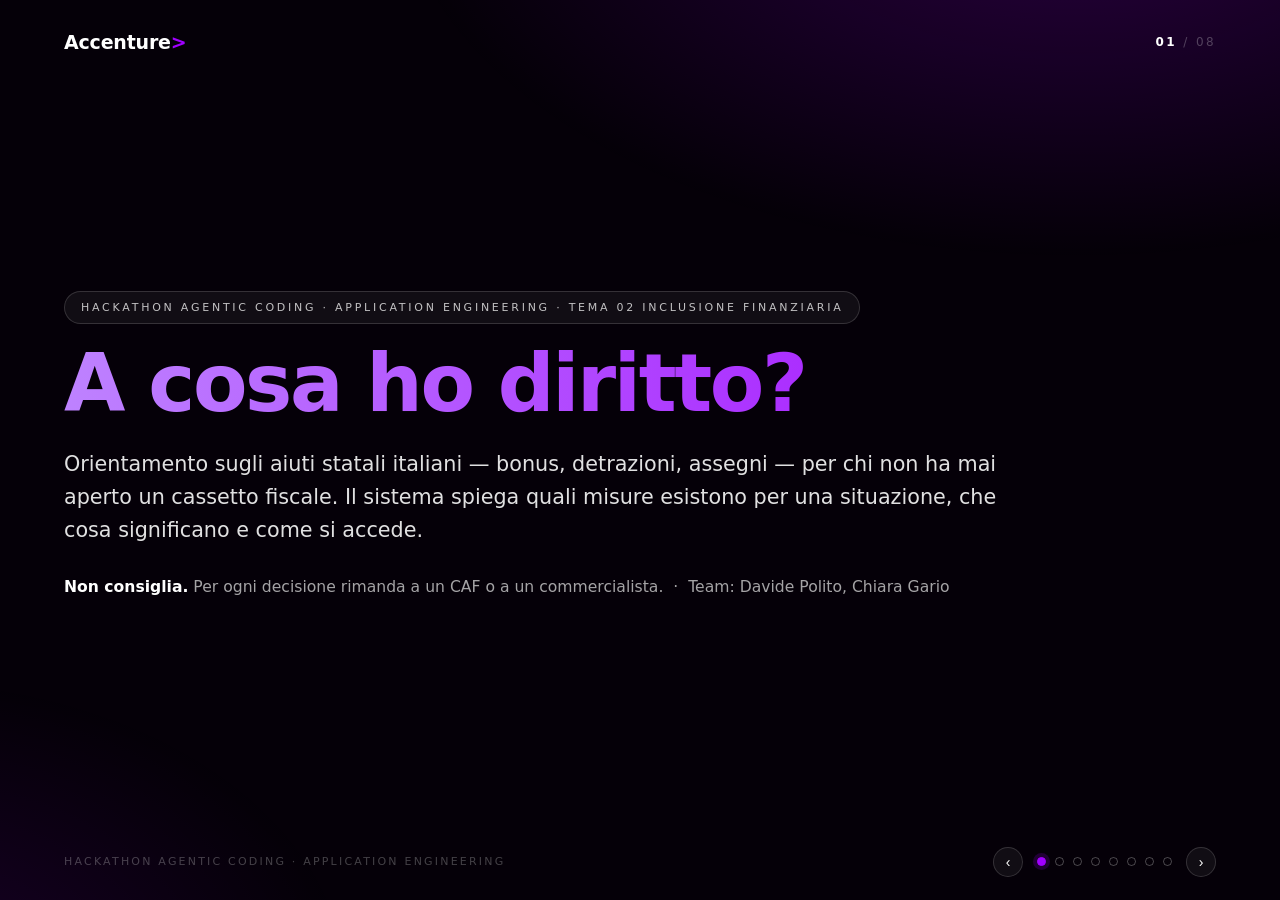
==== commit 48063e8b: "apre il canale di coordinamento fra le due sessioni Due file a proprieta esclusiva, protocollo a cin" ====
--- a/presentation/index.html
+++ b/presentation/index.html
@@ -1,330 +1,686 @@
-<!DOCTYPE html>
+<!doctype html>
 <html lang="it">
 <head>
-  <meta charset="UTF-8">
-  <meta name="viewport" content="width=device-width, initial-scale=1.0">
-  <title>A cosa ho diritto? — Hagenthon Accenture</title>
-  <style>
-    :root {
-      --acc: #A100FF;
-      --acc2: #c84bff;
-      --bg: #050008;
-      --surface: #0f0018;
-      --surface2: #180028;
-      --text: #f0e6ff;
-      --muted: #9b8aad;
-      --ok: #22c55e;
-      --warn: #f59e0b;
-    }
-    * { box-sizing: border-box; margin: 0; padding: 0; }
-    body {
-      font-family: 'Segoe UI', system-ui, sans-serif;
-      background: var(--bg);
-      color: var(--text);
-      font-size: 16px;
-      line-height: 1.6;
-    }
-    /* Nav */
-    nav {
-      position: fixed; top: 0; left: 0; right: 0; z-index: 100;
-      display: flex; justify-content: center; gap: 6px;
-      padding: 10px;
-      background: rgba(5,0,8,0.92);
-      backdrop-filter: blur(8px);
-      border-bottom: 1px solid #2a003a;
-    }
-    nav a {
-      color: var(--muted); text-decoration: none; font-size: 0.78rem;
-      padding: 4px 12px; border-radius: 20px; transition: all 0.2s;
-    }
-    nav a:hover, nav a.active { background: var(--acc); color: white; }
-
-    /* Slides */
-    .slide {
-      min-height: 100vh; display: flex; flex-direction: column;
-      justify-content: center; align-items: center;
-      padding: 80px 40px 60px;
-      max-width: 900px; margin: 0 auto;
-    }
-    .slide-tag {
-      font-size: 0.7rem; text-transform: uppercase; letter-spacing: 2px;
-      color: var(--acc); font-weight: 700; margin-bottom: 12px;
-    }
-    h1 { font-size: clamp(2rem, 5vw, 3.5rem); font-weight: 800; text-align: center; line-height: 1.1; }
-    h1 span { color: var(--acc2); }
-    h2 { font-size: clamp(1.4rem, 3vw, 2rem); font-weight: 700; margin-bottom: 24px; text-align: center; }
-    .subtitle {
-      color: var(--muted); font-size: 1.05rem; text-align: center;
-      margin-top: 16px; max-width: 560px;
-    }
-    .badge-accenture {
-      margin-top: 28px;
-      display: inline-flex; align-items: center; gap: 8px;
-      background: var(--surface2); border: 1px solid #2a003a;
-      padding: 8px 18px; border-radius: 30px; font-size: 0.8rem; color: var(--muted);
-    }
-    .badge-accenture span { color: var(--acc2); font-weight: 700; }
-    .divider { width: 60px; height: 3px; background: var(--acc); border-radius: 2px; margin: 0 auto 28px; }
-
-    /* Problem slide */
-    .stat-row { display: flex; gap: 20px; flex-wrap: wrap; justify-content: center; margin: 24px 0; }
-    .stat-box {
-      background: var(--surface2); border: 1px solid #2a003a;
-      border-radius: 12px; padding: 20px 24px; text-align: center; min-width: 180px;
-    }
-    .stat-num { font-size: 2.2rem; font-weight: 800; color: var(--acc2); line-height: 1; }
-    .stat-label { font-size: 0.82rem; color: var(--muted); margin-top: 4px; }
-    .problem-list { list-style: none; display: flex; flex-direction: column; gap: 12px; max-width: 560px; }
-    .problem-list li {
-      background: var(--surface); border-left: 3px solid var(--acc);
-      padding: 10px 16px; border-radius: 0 8px 8px 0; font-size: 0.95rem;
-    }
-
-    /* Architecture slide */
-    .arch-flow {
-      display: flex; flex-direction: column; align-items: center; gap: 0;
-      width: 100%; max-width: 560px; margin: 0 auto;
-    }
-    .agent-box {
-      background: var(--surface2); border: 1px solid #3a005a;
-      border-radius: 10px; padding: 14px 20px; width: 100%;
-      display: flex; align-items: center; justify-content: space-between;
-    }
-    .agent-box .agent-name { font-weight: 700; font-size: 0.95rem; }
-    .agent-box .agent-desc { font-size: 0.78rem; color: var(--muted); margin-top: 2px; }
-    .agent-box .model-badge {
-      font-size: 0.68rem; padding: 3px 8px; border-radius: 20px;
-      background: var(--surface); border: 1px solid var(--acc); color: var(--acc2);
-      white-space: nowrap; flex-shrink: 0; margin-left: 12px;
-    }
-    .arch-arrow {
-      color: var(--acc); font-size: 1.4rem; line-height: 1; padding: 4px 0;
-    }
-    .arch-label {
-      font-size: 0.7rem; color: var(--muted); text-align: center; margin: -2px 0 2px;
-    }
-
-    /* Model tiering table */
-    table { width: 100%; border-collapse: collapse; font-size: 0.88rem; }
-    th {
-      background: var(--surface2); color: var(--acc2); font-weight: 700;
-      padding: 10px 14px; text-align: left; border-bottom: 2px solid var(--acc);
-    }
-    td { padding: 9px 14px; border-bottom: 1px solid #1a0028; }
-    tr:last-child td { border-bottom: none; }
-    tr:hover td { background: var(--surface); }
-
-    /* Scenarios */
-    .scenario-grid { display: grid; grid-template-columns: 1fr 1fr; gap: 14px; width: 100%; }
-    @media (max-width: 600px) { .scenario-grid { grid-template-columns: 1fr; } }
-    .scenario-card {
-      background: var(--surface2); border: 1px solid #2a003a;
-      border-radius: 10px; padding: 14px 16px;
-    }
-    .scenario-card .sc-title { font-weight: 700; font-size: 0.88rem; margin-bottom: 6px; }
-    .sc-bonus { font-size: 0.78rem; color: var(--ok); padding: 2px 0; }
-    .sc-bonus::before { content: '✓ '; }
-
-    /* Limits */
-    .limit-card {
-      background: var(--surface); border: 1px solid #2a003a;
-      border-radius: 10px; padding: 14px 18px; margin-bottom: 10px; width: 100%; max-width: 560px;
-    }
-    .limit-title { font-weight: 700; color: var(--warn); font-size: 0.88rem; }
-    .limit-desc { font-size: 0.82rem; color: var(--muted); margin-top: 4px; }
-    .limit-next { font-size: 0.78rem; color: var(--acc2); margin-top: 4px; }
-
-    /* Footer */
-    .slide-footer {
-      font-size: 0.7rem; color: var(--muted); text-align: center; margin-top: 28px;
-    }
-  </style>
+<meta charset="utf-8">
+<meta name="viewport" content="width=device-width, initial-scale=1">
+<title>A cosa ho diritto? — Hackathon Agentic Coding</title>
+<!--
+  Presentazione a 8 sezioni, 5:00 totali.
+  File singolo, nessuna dipendenza esterna: nessuna CDN, nessun font remoto, nessun build.
+  Si apre offline con doppio clic.
+  Navigazione: frecce destra/sinistra, PagSu/PagGiu, barra spaziatrice, Home, Fine, o i pallini in basso.
+  Nomi, tier, fasi e limiti sono allineati a agents/ARCHITETTURA.md: in caso di divergenza vince quel file.
+-->
+<style>
+*{box-sizing:border-box;margin:0;padding:0}
+:root{
+  --purple:#A100FF;
+  --purple-light:#BE82FF;
+  --ink:#0A0014;
+  --bg:#050008;
+  --line:rgba(255,255,255,0.15);
+  --soft:rgba(255,255,255,0.05);
+  --muted:rgba(255,255,255,0.64);
+  --faint:rgba(255,255,255,0.25);
+}
+html,body{height:100%}
+body{
+  background:#050008;
+  color:#fff;
+  font-family:"Inter",system-ui,-apple-system,"Segoe UI",Roboto,sans-serif;
+  line-height:1.6;
+  -webkit-font-smoothing:antialiased;
+  overflow:hidden;
+}
+body::before{
+  content:"";position:fixed;inset:0;pointer-events:none;z-index:0;
+  background:
+    radial-gradient(1100px 620px at 84% -14%, rgba(161,0,255,0.24), transparent 62%),
+    radial-gradient(760px 520px at -8% 110%, rgba(161,0,255,0.13), transparent 60%);
+}
+
+/* ---------- struttura ---------- */
+.deck{position:fixed;inset:0;z-index:1}
+.slide{
+  position:absolute;inset:0;
+  display:flex;flex-direction:column;justify-content:center;justify-content:safe center;
+  padding:clamp(60px,8vh,96px) clamp(26px,5vw,88px) clamp(70px,9vh,96px);
+  opacity:0;visibility:hidden;transform:translateY(10px);
+  transition:opacity .3s ease, transform .3s ease;
+  overflow-y:auto;
+}
+.slide.active{opacity:1;visibility:visible;transform:none}
+.inner{width:100%;max-width:1260px;margin:0 auto}
+
+/* ---------- chrome ---------- */
+.chrome{position:fixed;left:0;right:0;z-index:5;pointer-events:none;
+  padding:0 clamp(26px,5vw,88px);display:flex;align-items:center;justify-content:space-between;gap:18px}
+.chrome.top{top:clamp(18px,3vh,34px)}
+.chrome.bot{bottom:clamp(16px,2.6vh,30px)}
+.logo{font-size:clamp(15px,1.5vw,19px);font-weight:700;letter-spacing:-0.01em;color:#fff}
+.logo i{font-style:normal;color:var(--purple)}
+.counter{font-size:12px;letter-spacing:.2em;color:var(--faint);font-variant-numeric:tabular-nums}
+.counter b{color:#fff;font-weight:600}
+.footnote{font-size:11px;text-transform:uppercase;letter-spacing:0.2em;color:rgba(255,255,255,0.25)}
+.nav{display:flex;align-items:center;gap:14px;pointer-events:auto}
+.dots{display:flex;gap:9px}
+.dot{width:9px;height:9px;padding:0;border-radius:999px;border:1px solid rgba(255,255,255,0.28);
+  background:transparent;cursor:pointer;transition:all .2s ease}
+.dot.on{background:var(--purple);border-color:var(--purple);box-shadow:0 0 0 4px rgba(161,0,255,0.18)}
+.navbtn{width:30px;height:30px;border-radius:999px;border:1px solid var(--line);background:var(--soft);
+  color:#fff;cursor:pointer;font-size:14px;line-height:1;display:flex;align-items:center;justify-content:center}
+.navbtn:hover{border-color:var(--purple)}
+
+/* ---------- tipografia ---------- */
+.eyebrow{display:inline-block;border:1px solid rgba(255,255,255,0.15);background:rgba(255,255,255,0.05);
+  border-radius:999px;font-size:11px;text-transform:uppercase;letter-spacing:0.25em;
+  padding:7px 16px 6px;color:rgba(255,255,255,0.74);margin-bottom:clamp(12px,2.1vh,24px)}
+h1,h2{background:linear-gradient(90deg,var(--purple-light),var(--purple));
+  -webkit-background-clip:text;background-clip:text;color:transparent;padding-bottom:.06em}
+h1{font-size:clamp(38px,6.2vw,82px);line-height:1.04;letter-spacing:-0.03em;font-weight:700}
+h2{font-size:clamp(27px,3.9vw,50px);line-height:1.12;letter-spacing:-0.02em;font-weight:700;
+  margin-bottom:clamp(10px,1.8vh,20px)}
+h3{font-size:clamp(11px,1.05vw,13px);text-transform:uppercase;letter-spacing:0.2em;
+  color:var(--purple-light);font-weight:600;margin-bottom:10px}
+.lead{font-size:clamp(17px,1.62vw,24px);color:rgba(255,255,255,0.88);max-width:74ch}
+.body{font-size:clamp(14px,1.22vw,18px);color:var(--muted)}
+.small{font-size:clamp(12px,1.02vw,15px);color:rgba(255,255,255,0.5)}
+.mt{margin-top:clamp(12px,2vh,24px)}
+.mt2{margin-top:clamp(18px,3vh,34px)}
+strong{color:#fff;font-weight:600}
+code{font-family:ui-monospace,"Cascadia Mono",Consolas,monospace;font-size:0.88em;color:var(--purple-light);
+  background:rgba(161,0,255,0.12);border:1px solid rgba(161,0,255,0.22);border-radius:6px;padding:1px 6px;white-space:nowrap}
+
+ul.b{list-style:none}
+ul.b li{position:relative;padding-left:1.5em;margin-bottom:.5em;
+  font-size:clamp(14px,1.22vw,18px);color:var(--muted)}
+ul.b li::before{content:"\203A";position:absolute;left:0;top:-0.08em;color:var(--purple);font-size:1.3em;line-height:1.5}
+ul.b.tight li{margin-bottom:.3em}
+
+/* ---------- blocchi ---------- */
+.grid{display:grid;gap:clamp(12px,1.5vw,22px)}
+.g2{grid-template-columns:repeat(2,minmax(0,1fr))}
+.g3{grid-template-columns:repeat(3,minmax(0,1fr))}
+.card{border:1px solid rgba(255,255,255,0.12);background:rgba(255,255,255,0.035);
+  border-radius:16px;padding:clamp(14px,1.6vw,24px)}
+.card.accent{border-color:rgba(161,0,255,0.45);background:rgba(161,0,255,0.09)}
+.note{border-left:3px solid var(--purple);padding:2px 0 2px 18px;color:#fff;
+  font-size:clamp(15px,1.45vw,21px);line-height:1.45}
+.num{font-size:clamp(22px,2.4vw,34px);font-weight:700;line-height:1;color:var(--purple);
+  font-variant-numeric:tabular-nums;margin-bottom:8px;display:block}
+.kv{display:grid;grid-template-columns:minmax(120px,32%) 1fr;gap:6px 16px;
+  font-size:clamp(13px,1.15vw,17px);color:var(--muted)}
+.kv dt{color:var(--purple-light);font-weight:600}
+table{width:100%;border-collapse:collapse;font-size:clamp(13px,1.14vw,17px)}
+th{text-align:left;font-size:11px;text-transform:uppercase;letter-spacing:.2em;color:var(--purple-light);
+  font-weight:600;padding:0 0 10px;border-bottom:1px solid rgba(255,255,255,0.14)}
+td{padding:11px 0;border-bottom:1px solid rgba(255,255,255,0.08);color:var(--muted);vertical-align:top}
+td:first-child{color:#fff;padding-right:26px;width:44%}
+table.tight td{padding:8px 0;font-size:clamp(12.5px,1.05vw,16px)}
+table.tight td:first-child{width:46%;color:rgba(255,255,255,0.72)}
+
+/* ---------- diagramma ---------- */
+.arch{display:block;width:100%;height:auto;max-height:clamp(200px,45vh,430px);margin:0 auto}
+.arch text{font-family:"Inter",system-ui,-apple-system,"Segoe UI",Roboto,sans-serif}
+.dense h2{font-size:clamp(22px,2.7vw,36px);margin-bottom:6px}
+.dense>.inner>.body{font-size:clamp(13px,1.05vw,16px)}
+.dense .card{padding:clamp(11px,1.2vw,18px)}
+.dense .card .body{font-size:clamp(12.5px,0.98vw,15.5px)}
+.dense .mt{margin-top:clamp(10px,1.5vh,16px)}
+.legend{display:flex;flex-wrap:wrap;gap:6px 22px;margin-top:10px;
+  font-size:clamp(11px,1vw,14px);color:var(--muted)}
+.legend span{display:inline-flex;align-items:center;gap:8px}
+.chip{width:13px;height:13px;border-radius:4px;display:inline-block}
+.chip.opus{background:var(--purple)}
+.chip.sonnet{border:1.5px solid var(--purple-light)}
+.chip.haiku{border:1.5px solid rgba(255,255,255,0.35)}
+
+/* ---------- responsive ---------- */
+@media (max-height:800px){
+  .dense .arch{max-height:38vh}
+  .dense .eyebrow{margin-bottom:10px}
+  .dense h2{font-size:clamp(20px,2.4vw,30px)}
+  .dense .card .body{font-size:12.5px}
+  .legend{font-size:11px;gap:4px 18px}
+}
+@media (max-width:900px){
+  .g2,.g3{grid-template-columns:1fr}
+  .kv{grid-template-columns:1fr}
+  .arch{max-height:none}
+  td:first-child{width:auto}
+}
+@media print{
+  body{overflow:visible}
+  .chrome{display:none}
+  .slide{position:static;opacity:1;visibility:visible;transform:none;page-break-after:always;min-height:100vh}
+}
+</style>
 </head>
 <body>
 
-<nav>
-  <a href="#s1" class="active">Intro</a>
-  <a href="#s2">Problema</a>
-  <a href="#s3">Soluzione</a>
-  <a href="#s4">Validazione</a>
-  <a href="#s5">Limiti</a>
-</nav>
-
-<!-- SLIDE 1: Cover -->
-<section class="slide" id="s1">
-  <div class="slide-tag">Hagenthon Accenture — Tema 02 · Inclusione Finanziaria</div>
-  <h1>A cosa ho<br><span>diritto?</span></h1>
-  <p class="subtitle">Sistema multi-agente che aiuta persone comuni a scoprire i bonus statali italiani a cui hanno diritto — in linguaggio semplice, senza burocrazia.</p>
-  <div class="badge-accenture">
-    <span>Accenture</span> Application Engineering · 2024
-  </div>
-</section>
-
-<!-- SLIDE 2: Problema -->
-<section class="slide" id="s2">
-  <div class="slide-tag">Il problema</div>
-  <h2>Milioni di italiani non accedono ai bonus che gli spettano</h2>
-  <div class="divider"></div>
-  <div class="stat-row">
-    <div class="stat-box">
-      <div class="stat-num">8M+</div>
-      <div class="stat-label">contribuenti che non presentano il 730</div>
-    </div>
-    <div class="stat-box">
-      <div class="stat-num">~40%</div>
-      <div class="stat-label">dei bonus casa non richiesti per mancanza di informazioni</div>
-    </div>
-    <div class="stat-box">
-      <div class="stat-num">€0</div>
-      <div class="stat-label">speso da chi non sa a cosa ha diritto</div>
-    </div>
-  </div>
-  <ul class="problem-list">
-    <li>Il linguaggio burocratico è inaccessibile a chi non ha formazione fiscale</li>
-    <li>Non esiste un punto di partenza: ogni bonus è su un sito diverso</li>
-    <li>La paura di sbagliare scoraggia anche chi ha diritto a recuperi importanti</li>
-  </ul>
-</section>
-
-<!-- SLIDE 3: Soluzione e architettura -->
-<section class="slide" id="s3">
-  <div class="slide-tag">La soluzione</div>
-  <h2>4 agenti AI in sequenza</h2>
-  <div class="divider"></div>
-  <div class="arch-flow">
-    <div class="agent-box">
+<div class="chrome top">
+  <div class="logo">Accenture<i>&gt;</i></div>
+  <div class="counter"><b id="cur">01</b> / <span id="tot">08</span></div>
+</div>
+
+<main class="deck" id="deck">
+
+<!-- ============================================================
+     SEZIONE 1 — COVER
+     TEMPO ASSEGNATO: 0:15   ·   cumulato 0:15
+     ============================================================ -->
+<section class="slide" aria-label="Copertina">
+  <div class="inner">
+    <div class="eyebrow">Hackathon Agentic Coding · Application Engineering · Tema 02 Inclusione finanziaria</div>
+    <h1>A cosa ho diritto?</h1>
+    <p class="lead mt">Orientamento sugli aiuti statali italiani — bonus, detrazioni, assegni — per chi
+      non ha mai aperto un cassetto fiscale. Il sistema spiega quali misure esistono per una situazione,
+      che cosa significano e come si accede.</p>
+    <p class="body mt2"><strong>Non consiglia.</strong> Per ogni decisione rimanda a un CAF o a un
+      commercialista. &nbsp;·&nbsp; Team: Davide Polito, Chiara Gario</p>
+  </div>
+</section>
+
+<!-- ============================================================
+     SEZIONE 2 — IL PROBLEMA
+     TEMPO ASSEGNATO: 0:35   ·   cumulato 0:50
+     ============================================================ -->
+<section class="slide" aria-label="Il problema">
+  <div class="inner">
+    <div class="eyebrow">01 · Il problema</div>
+    <h2>L'aiuto esiste già. La persona non arriva a chiederlo.</h2>
+    <p class="lead">Bonus, detrazioni e assegni sono pubblici, documentati e gratuiti da richiedere.
+      Chi ne avrebbe diritto si ferma prima: non sa da dove partire, non riconosce le parole, e ha
+      paura di sbagliare una pratica vera.</p>
+    <div class="grid g2 mt2">
       <div>
-        <div class="agent-name">1. Orchestrator</div>
-        <div class="agent-desc">Raccoglie il profilo in 5 domande a scelta multipla</div>
-      </div>
-      <span class="model-badge">Haiku</span>
-    </div>
-    <div class="arch-arrow">↓</div>
-    <div class="arch-label">JSON profilo utente</div>
-    <div class="arch-arrow">↓</div>
-    <div class="agent-box">
-      <div>
-        <div class="agent-name">2. Eligibility</div>
-        <div class="agent-desc">Identifica i bonus italiani pertinenti al profilo</div>
-      </div>
-      <span class="model-badge">Sonnet</span>
-    </div>
-    <div class="arch-arrow">↓</div>
-    <div class="arch-label">JSON bonus[] con rilevanza e importi</div>
-    <div class="arch-arrow">↓</div>
-    <div class="agent-box">
-      <div>
-        <div class="agent-name">3. Explainer</div>
-        <div class="agent-desc">Traduce ogni bonus in linguaggio semplice, senza termini tecnici</div>
-      </div>
-      <span class="model-badge">Sonnet</span>
-    </div>
-    <div class="arch-arrow">↓</div>
-    <div class="arch-label">JSON spiegazioni[] con glossario</div>
-    <div class="arch-arrow">↓</div>
-    <div class="agent-box">
-      <div>
-        <div class="agent-name">4. Navigator</div>
-        <div class="agent-desc">Genera istruzioni passo per passo per accedere a ogni bonus</div>
-      </div>
-      <span class="model-badge">Haiku</span>
-    </div>
-  </div>
-  <p class="subtitle" style="margin-top:20px">Model tiering: Haiku per task strutturati, Sonnet per ragionamento complesso — ottimizzazione costi e latenza.</p>
-</section>
-
-<!-- SLIDE 4: Validazione -->
-<section class="slide" id="s4">
-  <div class="slide-tag">Validazione — 4 scenari testati</div>
-  <h2>Before / After</h2>
-  <div class="divider"></div>
-  <div class="scenario-grid">
-    <div class="scenario-card">
-      <div class="sc-title">Proprietario che ristruttura</div>
-      <div class="sc-bonus">Bonus Ristrutturazione 50%</div>
-      <div class="sc-bonus">Ecobonus 65%</div>
-      <div class="sc-bonus">Bonus Mobili</div>
-    </div>
-    <div class="scenario-card">
-      <div class="sc-title">Coppia con figlio appena nato</div>
-      <div class="sc-bonus">Assegno Unico Universale</div>
-      <div class="sc-bonus">Bonus Nido</div>
-      <div class="sc-bonus">Congedo parentale</div>
-    </div>
-    <div class="scenario-card">
-      <div class="sc-title">Disoccupato under 36</div>
-      <div class="sc-bonus">Naspi</div>
-      <div class="sc-bonus">Supporto Formazione Lavoro</div>
-      <div class="sc-bonus">Agevolazioni mutuo prima casa</div>
-    </div>
-    <div class="scenario-card">
-      <div class="sc-title">Pensionato con spese mediche</div>
-      <div class="sc-bonus">Detrazioni sanitarie 19%</div>
-      <div class="sc-bonus">Esenzione ticket</div>
-      <div class="sc-bonus">Bonus Psicologo</div>
-    </div>
-  </div>
-  <table style="margin-top:24px; max-width:560px">
-    <tr>
-      <th>Prima</th>
-      <th>Dopo</th>
-    </tr>
-    <tr>
-      <td>"Non so cosa sia una detrazione IRPEF"</td>
-      <td>"Uno sconto sulle tasse che paghi a fine anno"</td>
-    </tr>
-    <tr>
-      <td>"Non so dove trovare il cassetto fiscale"</td>
-      <td>3 passi numerati con URL e prerequisiti</td>
-    </tr>
-    <tr>
-      <td>Nessun punto di partenza</td>
-      <td>"La prima cosa da fare oggi: attiva lo SPID"</td>
-    </tr>
-  </table>
-</section>
-
-<!-- SLIDE 5: Limiti e sviluppi futuri -->
-<section class="slide" id="s5">
-  <div class="slide-tag">Limiti e prossimi passi</div>
-  <h2>Trasparenza sui limiti</h2>
-  <div class="divider"></div>
-  <div class="limit-card">
-    <div class="limit-title">Dati bonus non in tempo reale</div>
-    <div class="limit-desc">Le condizioni dei bonus sono basate sulla conoscenza del modello, non su un database aggiornato. Scadenze e importi vanno sempre verificati.</div>
-    <div class="limit-next">Prossimo passo: integrazione API Agenzia delle Entrate o scraping periodico</div>
-  </div>
-  <div class="limit-card">
-    <div class="limit-title">Nessun calcolo ISEE reale</div>
-    <div class="limit-desc">Il sistema non può calcolare l'ISEE dell'utente. Per i bonus reddito-dipendenti indica solo se potrebbe essere rilevante.</div>
-    <div class="limit-next">Prossimo passo: integrazione simulatore ISEE pubblico INPS</div>
-  </div>
-  <div class="limit-card">
-    <div class="limit-title">Nessun accesso a sistemi reali</div>
-    <div class="limit-desc">Il navigator genera istruzioni ma non può compilare moduli, prenotare appuntamenti CAF o accedere al cassetto fiscale.</div>
-    <div class="limit-next">Prossimo passo: MCP tools per integrazione SPID/cassetto fiscale</div>
-  </div>
-  <p class="slide-footer">
-    A cosa ho diritto? · Hagenthon Accenture 2024 · Tema 02 Inclusione Finanziaria<br>
-    Stack: Python · Flask · Anthropic SDK · claude-haiku-4-5 · claude-sonnet-4-6
-  </p>
-</section>
+        <h3>I fatti</h3>
+        <ul class="b">
+          <li><strong>Dove si blocca:</strong> alla prima pagina istituzionale. «Detrazione IRPEF
+            ripartita in dieci quote annuali di pari importo, nei limiti della capienza» è una frase
+            corretta e inutilizzabile.</li>
+          <li><strong>Chi è:</strong> chi non ha un commercialista, non ha mai aperto il cassetto
+            fiscale e spesso non sa nemmeno che cosa sia un CAF. È un problema di alfabetizzazione
+            fiscale, non di burocrazia.</li>
+          <li><strong>Perché non basta riscrivere una volta:</strong> percentuali, tetti e scadenze
+            cambiano ogni anno, e una riscrittura fatta a mano non è verificata. Nessuno garantisce
+            che il testo semplificato dica ancora la stessa cosa dell'originale.</li>
+        </ul>
+      </div>
+      <div class="card accent">
+        <h3>Il punto</h3>
+        <p class="note" style="border:0;padding:0">Non manca l'informazione.
+          Manca la distanza fra l'informazione e la persona che dovrebbe usarla.</p>
+        <p class="small mt">Semplificare è facile. Semplificare <strong>senza cambiare una percentuale,
+          un tetto o una scadenza</strong> è il vincolo vero: il sistema è costruito intorno a quel vincolo.</p>
+      </div>
+    </div>
+  </div>
+</section>
+
+<!-- ============================================================
+     SEZIONE 3 — UTENTE E SCENARIO
+     TEMPO ASSEGNATO: 0:30   ·   cumulato 1:20
+     ============================================================ -->
+<section class="slide" aria-label="Utente e scenario">
+  <div class="inner">
+    <div class="eyebrow">02 · Utente e scenario</div>
+    <h2>Una persona concreta, quattro situazioni di vita</h2>
+    <div class="grid g2 mt">
+      <div class="card">
+        <h3>La persona</h3>
+        <dl class="kv">
+          <dt>Chi</dt><dd>arriva già convinta di non capire: nessun commercialista, nessuna
+            dimestichezza con i portali pubblici, un tentativo precedente finito male</dd>
+          <dt>Che cosa deve fare</dt><dd>capire quali misure esistono per la sua situazione, che cosa
+            significano, e quale singolo passo fare domani mattina</dd>
+          <dt>Come glielo chiediamo</dt><dd>cinque domande a scelta multipla, nessuna casella di testo
+            libero. «Non so» è sempre una risposta ammessa, non un ripiego</dd>
+          <dt>Su che cosa</dt><dd>pagine ufficiali di Agenzia delle Entrate e INPS, scaricate e datate:
+            il catalogo non viene dalla memoria del modello</dd>
+        </dl>
+        <p class="small mt">Gli scenari della demo: ristrutturazione casa · figlio appena nato ·
+          disoccupato under 36 · pensionato con spese mediche.</p>
+      </div>
+      <div class="card">
+        <h3>Come il sistema la rappresenta</h3>
+        <p class="body">L'agente <code>profiler</code> normalizza le risposte in
+          <code>agents/state/profilo.json</code>: cinque assi su tassonomia chiusa.</p>
+        <ul class="b tight mt">
+          <li>situazione di vita — casa, figlio, lavoro, spese mediche, auto, under 36, non so</li>
+          <li>condizione abitativa — proprietario, affittuario, ospite di familiari</li>
+          <li>tipo di reddito — dipendente, pensione, partita IVA, nessun reddito</li>
+          <li>timing — da iniziare, in corso, già concluso</li>
+          <li>rapporto con il CAF — sì, no, non so che cosa sia</li>
+        </ul>
+        <p class="small mt">Nessun campo libero, nessun identificativo, nessun importo (G-23).
+          Ciò che non è stato chiesto non viene dedotto (G-01) né conservato (G-17).</p>
+      </div>
+    </div>
+  </div>
+</section>
+
+<!-- ============================================================
+     SEZIONE 4 — COME FUNZIONA LA SOLUZIONE
+     TEMPO ASSEGNATO: 0:40   ·   cumulato 2:00
+     ============================================================ -->
+<section class="slide" aria-label="Come funziona la soluzione">
+  <div class="inner">
+    <div class="eyebrow">03 · Come funziona</div>
+    <h2>Dalla pagina ufficiale alla scheda che la persona può usare</h2>
+    <div class="grid g3 mt">
+      <div class="card">
+        <span class="num">01</span>
+        <h3>Si parte dalla fonte, non dalla memoria</h3>
+        <p class="body">Il sistema legge le pagine ufficiali scaricate e destruttura ogni misura:
+          nome, percentuale, tetto, requisiti, scadenza, anni di recupero. Ogni dato porta il
+          riferimento al punto esatto della fonte e la data di consultazione (G-24).</p>
+      </div>
+      <div class="card">
+        <span class="num">02</span>
+        <h3>Ogni misura riscritta, poi verificata</h3>
+        <p class="body">Un agente riscrive la misura in lingua comune; un agente <strong>diverso</strong>
+          la confronta con l'originale. Se una cifra, una data o una condizione si muovono, la misura
+          non entra nel catalogo: viene marcata e la rivede una persona.</p>
+      </div>
+      <div class="card">
+        <span class="num">03</span>
+        <h3>Alla persona si risponde dal catalogo</h3>
+        <p class="body">Cinque domande, poi le misure pertinenti con il requisito che le rende tali,
+          i passi per accedere, il glossario dei documenti citati. Sempre con il rimando al CAF:
+          è un campo dell'output, non una frase lasciata al modello (G-20).</p>
+      </div>
+    </div>
+    <p class="note mt2">Il catalogo verificato è un file: <code>agents/state/catalogo.json</code>.
+      Si produce una volta per fonte e si rilegge a ogni conversazione.</p>
+    <p class="small mt">Nella demo mostriamo il percorso completo su un profilo: cinque risposte a
+      scelta multipla, le misure pertinenti con percentuale e tetto, i passi di accesso, il glossario
+      e il rimando al CAF.</p>
+  </div>
+</section>
+
+<!-- ============================================================
+     SEZIONE 5 — DOVE INTERVIENE L'AGENTE AI (sezione principale)
+     TEMPO ASSEGNATO: 1:30   ·   cumulato 3:30
+     ============================================================ -->
+<section class="slide dense" aria-label="Dove interviene l'agente AI">
+  <div class="inner">
+    <div class="eyebrow">04 · Dove interviene l'agente AI</div>
+    <h2>Un orchestratore, sei sub-agenti, due fasi con economie opposte</h2>
+    <p class="body" style="margin-bottom:10px">L'AI non è uno strato sopra il prodotto: è il prodotto.
+      Ogni componente ha un verbo solo — se due agenti potessero scambiarsi il lavoro, uno dei due sarebbe di troppo.</p>
+
+    <svg class="arch" viewBox="0 0 1240 444" role="img" aria-labelledby="archTitle archDesc" preserveAspectRatio="xMidYMid meet">
+      <title id="archTitle">Architettura agentica in due fasi</title>
+      <desc id="archDesc">Fase A, offline e una volta per fonte: source-analyzer su opus-5 destruttura la pagina ufficiale,
+        explainer su sonnet-5 riscrive ogni misura, fidelity-validator su opus-5 la confronta con l&#8217;originale usando solo Read;
+        se respinge si torna all&#8217;explainer per un massimo di due giri, poi scatta il gate HITL e la misura non entra nel catalogo.
+        Le misure approvate finiscono in catalogo.json, persistito su disco.
+        Fase B, a runtime e a ogni sessione: profiler su haiku-4.5 normalizza le risposte a scelta multipla,
+        eligibility su sonnet-5 incrocia profilo e catalogo, navigator su haiku-4.5 compone i passi di accesso;
+        con confidence sotto 0,6 o caso non coperto si rimanda al CAF. L&#8217;orchestratore su haiku-4.5 esegue entrambe le fasi.</desc>
+
+      <defs>
+        <marker id="ah" viewBox="0 0 10 10" refX="9" refY="5" markerWidth="7" markerHeight="7" orient="auto-start-reverse">
+          <path d="M0,0 L10,5 L0,10 z" fill="#BE82FF"/>
+        </marker>
+        <marker id="ahd" viewBox="0 0 10 10" refX="9" refY="5" markerWidth="7" markerHeight="7" orient="auto-start-reverse">
+          <path d="M0,0 L10,5 L0,10 z" fill="rgba(255,255,255,0.5)"/>
+        </marker>
+      </defs>
+
+      <!-- orchestratore: governa entrambe le fasi -->
+      <rect x="856" y="4" width="360" height="30" rx="15" fill="rgba(161,0,255,0.14)" stroke="#A100FF"/>
+      <text x="1036" y="24" text-anchor="middle" font-size="13" fill="#ffffff">orchestrator · haiku-4.5 · instrada, applica limiti e gate</text>
+
+      <!-- ===================== FASE A ===================== -->
+      <text x="14" y="24" font-size="13.5" letter-spacing="2.2" fill="#BE82FF">FASE A · GROUNDING DEL CATALOGO — OFFLINE, UNA VOLTA PER FONTE</text>
+      <rect x="8" y="42" width="1224" height="180" rx="16" fill="rgba(255,255,255,0.02)" stroke="rgba(255,255,255,0.09)"/>
+
+      <!-- input: la fonte ufficiale -->
+      <rect x="20" y="66" width="150" height="70" rx="12" fill="rgba(255,255,255,0.02)" stroke="rgba(255,255,255,0.11)"/>
+      <text x="36" y="100" font-size="15" font-weight="600" fill="rgba(255,255,255,0.82)">fonte ufficiale</text>
+      <text x="36" y="120" font-size="12" fill="rgba(255,255,255,0.48)">scaricata e datata</text>
+
+      <!-- A1 source-analyzer -->
+      <rect x="206" y="66" width="196" height="70" rx="12" fill="rgba(255,255,255,0.05)" stroke="rgba(255,255,255,0.16)"/>
+      <text x="386" y="84" text-anchor="end" font-size="11" letter-spacing="1" fill="rgba(255,255,255,0.4)">A1</text>
+      <text x="222" y="104" font-size="16.5" font-weight="600" fill="#ffffff">source-analyzer</text>
+      <rect x="222" y="112" width="66" height="20" rx="10" fill="#A100FF"/>
+      <text x="255" y="126" text-anchor="middle" font-size="11.5" font-weight="600" fill="#ffffff">opus-5</text>
+
+      <!-- A2 explainer -->
+      <rect x="438" y="66" width="176" height="70" rx="12" fill="rgba(255,255,255,0.05)" stroke="rgba(255,255,255,0.16)"/>
+      <text x="598" y="84" text-anchor="end" font-size="11" letter-spacing="1" fill="rgba(255,255,255,0.4)">A2</text>
+      <text x="454" y="104" font-size="16.5" font-weight="600" fill="#ffffff">explainer</text>
+      <rect x="454" y="112" width="80" height="20" rx="10" fill="none" stroke="#BE82FF"/>
+      <text x="494" y="126" text-anchor="middle" font-size="11.5" fill="#BE82FF">sonnet-5</text>
+
+      <!-- A3 fidelity-validator: solo Read -->
+      <rect x="650" y="66" width="208" height="70" rx="12" fill="rgba(255,255,255,0.05)" stroke="rgba(255,255,255,0.16)"/>
+      <text x="842" y="84" text-anchor="end" font-size="11" letter-spacing="1" fill="rgba(255,255,255,0.4)">A3</text>
+      <text x="666" y="104" font-size="16.5" font-weight="600" fill="#ffffff">fidelity-validator</text>
+      <rect x="666" y="112" width="66" height="20" rx="10" fill="#A100FF"/>
+      <text x="699" y="126" text-anchor="middle" font-size="11.5" font-weight="600" fill="#ffffff">opus-5</text>
+      <text x="742" y="126" font-size="11.5" fill="#BE82FF">solo Read</text>
+
+      <!-- A4 catalogo.json -->
+      <rect x="1016" y="66" width="200" height="70" rx="12" fill="rgba(161,0,255,0.12)" stroke="#BE82FF"/>
+      <text x="1200" y="84" text-anchor="end" font-size="11" letter-spacing="1" fill="rgba(255,255,255,0.4)">A4</text>
+      <text x="1032" y="104" font-size="16.5" font-weight="600" fill="#ffffff">catalogo.json</text>
+      <text x="1032" y="124" font-size="12" fill="rgba(255,255,255,0.62)">persistito su disco</text>
+
+      <path d="M174,101 H202" stroke="#BE82FF" stroke-width="1.6" fill="none" marker-end="url(#ah)"/>
+      <path d="M406,101 H434" stroke="#BE82FF" stroke-width="1.6" fill="none" marker-end="url(#ah)"/>
+      <path d="M618,101 H646" stroke="#BE82FF" stroke-width="1.6" fill="none" marker-end="url(#ah)"/>
+      <path d="M862,101 H1012" stroke="#BE82FF" stroke-width="1.6" fill="none" marker-end="url(#ah)"/>
+      <text x="937" y="90" text-anchor="middle" font-size="12" fill="rgba(255,255,255,0.72)">approvata</text>
+
+      <!-- ciclo di rifiuto: il validator rimanda all'explainer, massimo 2 giri -->
+      <path d="M700,136 V166 H526 V142" stroke="#BE82FF" stroke-width="1.6" fill="none"
+            stroke-dasharray="6 4" marker-end="url(#ah)"/>
+      <text x="613" y="184" text-anchor="middle" font-size="13" fill="#BE82FF">respinta · massimo 2 giri</text>
+
+      <!-- gate HITL di fase A -->
+      <path d="M830,136 V191 H1012" stroke="rgba(255,255,255,0.45)" stroke-width="1.4" fill="none"
+            stroke-dasharray="5 4" marker-end="url(#ahd)"/>
+      <rect x="1016" y="162" width="200" height="58" rx="12" fill="rgba(255,255,255,0.03)"
+            stroke="rgba(255,255,255,0.4)" stroke-dasharray="5 4"/>
+      <text x="1032" y="181" font-size="13.5" font-weight="600" fill="#BE82FF">GATE HITL</text>
+      <text x="1032" y="197" font-size="11.5" fill="rgba(255,255,255,0.64)">al 2&#176; rifiuto: la misura</text>
+      <text x="1032" y="212" font-size="11.5" fill="rgba(255,255,255,0.64)">non entra nel catalogo</text>
+
+      <!-- ===================== FASE B ===================== -->
+      <text x="14" y="250" font-size="13.5" letter-spacing="2.2" fill="#BE82FF">FASE B · CONVERSAZIONE — A OGNI SESSIONE, SOLO MODELLI ECONOMICI</text>
+      <rect x="8" y="262" width="1224" height="176" rx="16" fill="rgba(255,255,255,0.02)" stroke="rgba(255,255,255,0.09)"/>
+
+      <rect x="20" y="282" width="164" height="70" rx="12" fill="rgba(255,255,255,0.02)" stroke="rgba(255,255,255,0.11)"/>
+      <text x="36" y="310" font-size="15" font-weight="600" fill="rgba(255,255,255,0.82)">5 risposte a</text>
+      <text x="36" y="328" font-size="15" font-weight="600" fill="rgba(255,255,255,0.82)">scelta multipla</text>
+
+      <!-- B1 profiler -->
+      <rect x="208" y="282" width="176" height="70" rx="12" fill="rgba(255,255,255,0.05)" stroke="rgba(255,255,255,0.16)"/>
+      <text x="368" y="300" text-anchor="end" font-size="11" letter-spacing="1" fill="rgba(255,255,255,0.4)">B1</text>
+      <text x="224" y="320" font-size="16.5" font-weight="600" fill="#ffffff">profiler</text>
+      <rect x="224" y="328" width="84" height="20" rx="10" fill="none" stroke="rgba(255,255,255,0.32)"/>
+      <text x="266" y="342" text-anchor="middle" font-size="11.5" fill="rgba(255,255,255,0.72)">haiku-4.5</text>
+
+      <!-- B2 eligibility -->
+      <rect x="408" y="282" width="186" height="70" rx="12" fill="rgba(255,255,255,0.05)" stroke="rgba(255,255,255,0.16)"/>
+      <text x="578" y="300" text-anchor="end" font-size="11" letter-spacing="1" fill="rgba(255,255,255,0.4)">B2</text>
+      <text x="424" y="320" font-size="16.5" font-weight="600" fill="#ffffff">eligibility</text>
+      <rect x="424" y="328" width="80" height="20" rx="10" fill="none" stroke="#BE82FF"/>
+      <text x="464" y="342" text-anchor="middle" font-size="11.5" fill="#BE82FF">sonnet-5</text>
+
+      <!-- B3 navigator -->
+      <rect x="618" y="282" width="176" height="70" rx="12" fill="rgba(255,255,255,0.05)" stroke="rgba(255,255,255,0.16)"/>
+      <text x="778" y="300" text-anchor="end" font-size="11" letter-spacing="1" fill="rgba(255,255,255,0.4)">B3</text>
+      <text x="634" y="320" font-size="16.5" font-weight="600" fill="#ffffff">navigator</text>
+      <rect x="634" y="328" width="84" height="20" rx="10" fill="none" stroke="rgba(255,255,255,0.32)"/>
+      <text x="676" y="342" text-anchor="middle" font-size="11.5" fill="rgba(255,255,255,0.72)">haiku-4.5</text>
+
+      <!-- output: la scheda -->
+      <rect x="818" y="282" width="174" height="70" rx="12" fill="rgba(161,0,255,0.12)" stroke="#BE82FF"/>
+      <text x="834" y="310" font-size="15" font-weight="600" fill="#ffffff">scheda misure</text>
+      <text x="834" y="330" font-size="12" fill="rgba(255,255,255,0.62)">passi, glossario,</text>
+      <text x="834" y="344" font-size="12" fill="rgba(255,255,255,0.62)">rimando al CAF</text>
+
+      <!-- gate HITL di fase B -->
+      <rect x="1012" y="282" width="204" height="74" rx="12" fill="rgba(255,255,255,0.03)"
+            stroke="rgba(255,255,255,0.4)" stroke-dasharray="5 4"/>
+      <text x="1028" y="303" font-size="13.5" font-weight="600" fill="#BE82FF">GATE HITL</text>
+      <text x="1028" y="320" font-size="11.5" fill="rgba(255,255,255,0.64)">la misura non si propone:</text>
+      <text x="1028" y="335" font-size="11.5" fill="rgba(255,255,255,0.64)">rimando al CAF, dichiarando</text>
+      <text x="1028" y="350" font-size="11.5" fill="rgba(255,255,255,0.64)">il perch&#233;</text>
+
+      <path d="M188,317 H204" stroke="#BE82FF" stroke-width="1.6" fill="none" marker-end="url(#ah)"/>
+      <path d="M388,317 H404" stroke="#BE82FF" stroke-width="1.6" fill="none" marker-end="url(#ah)"/>
+      <path d="M598,317 H614" stroke="#BE82FF" stroke-width="1.6" fill="none" marker-end="url(#ah)"/>
+      <path d="M798,317 H814" stroke="#BE82FF" stroke-width="1.6" fill="none" marker-end="url(#ah)"/>
+      <path d="M501,352 V386 H1114 V360" stroke="rgba(255,255,255,0.45)" stroke-width="1.4" fill="none"
+            stroke-dasharray="5 4" marker-end="url(#ahd)"/>
+      <text x="790" y="381" text-anchor="middle" font-size="12" fill="rgba(255,255,255,0.72)">confidence &lt; 0,6 oppure caso non coperto dal catalogo</text>
+
+      <text x="20" y="410" font-size="12.5" fill="rgba(255,255,255,0.5)">Nessuna chiamata a opus-5 in Fase B: il runtime legge catalogo.json da disco.</text>
+      <text x="20" y="428" font-size="12.5" fill="rgba(255,255,255,0.5)">Stato della sessione in state/run-&lt;id&gt;.json, fuori dalla finestra di contesto (G-12).</text>
+    </svg>
+
+    <div class="legend">
+      <span><i class="chip haiku"></i> haiku-4.5 — instradamento e assemblaggio (3 componenti su 7)</span>
+      <span><i class="chip sonnet"></i> sonnet-5 — riscrittura e incrocio vincolati (2 su 7)</span>
+      <span><i class="chip opus"></i> opus-5 — lettura della fonte e giudizio (2 su 7)</span>
+      <span>Fonte: <code>agents/ARCHITETTURA.md</code>, <code>agents/workflows/main-pipeline.md</code></span>
+    </div>
+
+    <div class="grid g3 mt">
+      <div class="card">
+        <h3>Chi scrive non approva</h3>
+        <p class="body"><code>explainer</code> riformula, <code>fidelity-validator</code> giudica, e il
+          giudice ha <strong>solo <code>Read</code></strong> fra i suoi strumenti: non può riscrivere ciò
+          che respinge. La separazione è una conseguenza dei permessi, non una raccomandazione dentro un prompt.</p>
+      </div>
+      <div class="card">
+        <h3>Due economie opposte</h3>
+        <p class="body">La Fase A usa <code>opus-5</code> <strong>una volta per fonte</strong> e persiste
+          il catalogo. La Fase B, ad alta frequenza, sono tre invocazioni economiche che leggono un JSON
+          già verificato. Il costo non cresce con il numero di conversazioni.</p>
+      </div>
+      <div class="card">
+        <h3>L'escalation umana è una funzionalità</h3>
+        <p class="body">Le condizioni sono numeriche: 2 giri <code>explainer</code>&#8596;<code>fidelity-validator</code>,
+          <code>confidence &lt; 0,6</code>, 3 misure guidate per sessione, 3 retry con backoff poi
+          <code>status: degraded</code>. Al limite si escala dichiarandolo, non si ritenta in silenzio.</p>
+      </div>
+    </div>
+    <p class="small mt">Tre hook rendono deterministica la disciplina — <code>PreToolUse</code> sulla proprietà dei file,
+      <code>PostToolUse</code> anti-consulenza, <code>Stop</code> per lo snapshot di sessione — accanto a
+      <strong>24 guardrail</strong> numerati e citati per codice dentro gli agenti e a <strong>15 contratti
+      JSON Schema</strong> in <code>agents/schemas/</code>, uno per ogni passaggio fra componenti.</p>
+  </div>
+</section>
+
+<!-- ============================================================
+     SEZIONE 6 — QUALE MIGLIORAMENTO VIENE PRODOTTO
+     TEMPO ASSEGNATO: 0:40   ·   cumulato 4:10
+     ============================================================ -->
+<section class="slide" aria-label="Il miglioramento prodotto">
+  <div class="inner">
+    <div class="eyebrow">05 · Il miglioramento</div>
+    <h2>Che cosa cambia, e per chi</h2>
+    <div class="grid g2 mt">
+      <div class="card accent">
+        <h3>Per la persona — le stesse informazioni, altre parole</h3>
+        <table class="tight">
+          <thead><tr><th>Quello che trova oggi</th><th>Quello che riceve</th></tr></thead>
+          <tbody>
+            <tr>
+              <td>«Detrazione IRPEF ripartita in dieci quote annuali»</td>
+              <td>Uno sconto sulle tasse, restituito un decimo all'anno per dieci anni</td>
+            </tr>
+            <tr>
+              <td>«Accedere all'area riservata con identità digitale»</td>
+              <td>Tre passi numerati, con lo SPID come prima cosa da fare</td>
+            </tr>
+            <tr>
+              <td>Nessun punto di partenza, misure su siti diversi</td>
+              <td>Le misure pertinenti al suo caso in una scheda, con il requisito che le rende tali</td>
+            </tr>
+          </tbody>
+        </table>
+        <p class="small mt">Nessuna misura la raggiunge senza essere passata dal
+          <code>fidelity-validator</code>, e nessuna scheda esce senza il rimando al CAF (G-20).
+          Il sistema spiega che cosa significa una cosa, non dice che cosa conviene fare (G-04).</p>
+      </div>
+      <div class="card">
+        <h3>Per il costo di esercizio</h3>
+        <ul class="b">
+          <li><strong>Il lavoro costoso si paga una volta.</strong> <code>source-analyzer</code> e
+            <code>fidelity-validator</code> (opus-5) girano solo in Fase A e il catalogo è persistito.</li>
+          <li><strong>Il runtime non usa opus-5.</strong> Una conversazione sono tre invocazioni:
+            <code>profiler</code> (haiku-4.5), <code>eligibility</code> (sonnet-5),
+            <code>navigator</code> (haiku-4.5).</li>
+          <li><strong>Lo stato sta su disco, non in contesto:</strong> <code>catalogo.json</code>,
+            <code>profilo.json</code>, <code>run-&lt;id&gt;.json</code> (G-12).</li>
+          <li><strong>Le istruzioni lunghe stanno in tre skill</strong> caricate on-demand: 782 righe
+            che non pesano finché non servono, e nessuna invocazione ne carica più di una (G-13).</li>
+          <li><strong>Fra gli agenti passa JSON conforme a schema,</strong> mai la trascrizione della
+            conversazione (G-05, G-14).</li>
+        </ul>
+      </div>
+    </div>
+  </div>
+</section>
+
+<!-- ============================================================
+     SEZIONE 7 — LIMITI E RISCHI
+     TEMPO ASSEGNATO: 0:35   ·   cumulato 4:45
+     ============================================================ -->
+<section class="slide" aria-label="Limiti e rischi">
+  <div class="inner">
+    <div class="eyebrow">06 · Limiti e rischi</div>
+    <h2>Che cosa può andare storto, e che cosa gli abbiamo messo contro</h2>
+    <p class="lead">Una percentuale sbagliata su un bonus <strong>non è un refuso: è un danno a una
+      persona</strong> che presenta una pratica vera. Tutta l'architettura nasce da questa frase.</p>
+    <table class="mt">
+      <thead><tr><th>Rischio</th><th>Contromisura presente nel repository</th></tr></thead>
+      <tbody>
+        <tr>
+          <td>Una cifra inventata o alterata: percentuale, tetto, scadenza, anni di recupero.</td>
+          <td>Le cifre vengono da fonti ufficiali con riferimento puntuale (<code>source_refs</code>),
+            si riportano identiche alla fonte (G-03) e passano da un verificatore separato che in
+            dubbio respinge (G-02).</td>
+        </tr>
+        <tr>
+          <td>Il sistema nomina una misura che non esiste, o che ricorda dall'addestramento.</td>
+          <td>Ciò che non sta in <code>agents/state/catalogo.json</code> non viene nominato come
+            esistente: la risposta corretta è il rimando al CAF (G-19, G-01). Senza catalogo la
+            Fase B non parte.</td>
+        </tr>
+        <tr>
+          <td>Il sistema scivola dall'informazione al consiglio finanziario.</td>
+          <td>Due strati: il <code>fidelity-validator</code>, semantico, in Fase A; l'hook
+            <code>PostToolUse</code>, deterministico, a runtime. Nessun calcolo sul caso concreto
+            (G-18), nessuna graduatoria per importo (G-21).</td>
+        </tr>
+        <tr>
+          <td>Il sistema insiste su un caso che non sa trattare.</td>
+          <td>Soglie numeriche e non impressioni: 2 giri, <code>confidence &lt; 0,6</code>, 3 misure
+            per sessione, 3 retry. Al limite si escala dicendo alla persona che cosa sta succedendo
+            (G-08, G-09).</td>
+        </tr>
+      </tbody>
+    </table>
+    <div class="mt2">
+      <h3>Limiti che restano, dichiarati</h3>
+      <ul class="b tight">
+        <li>Il catalogo copre le misure già verificate in Fase A: dove una misura manca, il sistema
+          rimanda al CAF invece di ricostruire i dati a memoria. La copertura si estende una fonte alla volta.</li>
+        <li>Nessun calcolo sul caso concreto: il sistema non calcola l'ISEE e non stima quanto spetta a
+          questa persona. È una scelta di perimetro (G-18), non una funzione mancante.</li>
+        <li>Nessun accesso ai sistemi reali: spiega come si arriva al cassetto fiscale, non ci entra,
+          non compila moduli e non prenota appuntamenti.</li>
+        <li>Il prototipo in <code>app/</code> esegue oggi quattro dei sette componenti: la Fase A di
+          grounding del catalogo è specificata e non ancora eseguita end-to-end.</li>
+        <li>Il costo in token per agente non è ancora misurato su un run reale: è una voce aperta
+          dichiarata in <code>agents/README.md</code>.</li>
+      </ul>
+    </div>
+  </div>
+</section>
+
+<!-- ============================================================
+     SEZIONE 8 — CHIUSURA
+     TEMPO ASSEGNATO: 0:15   ·   cumulato 5:00
+     ============================================================ -->
+<section class="slide" aria-label="Chiusura">
+  <div class="inner">
+    <div class="eyebrow">Chiusura</div>
+    <h2>Semplificare senza cambiare una cifra non è una raccomandazione dentro un prompt.</h2>
+    <p class="lead">È un agente separato che può dire di no, con solo <code>Read</code> fra i suoi
+      strumenti, un limite di due giri e un'escalation umana dichiarata.</p>
+    <div class="grid g2 mt2">
+      <div class="card">
+        <h3>Dove verificarlo nel repository</h3>
+        <ul class="b tight">
+          <li><code>agents/ARCHITETTURA.md</code> — la decisione canonica: sette componenti, due fasi, gate</li>
+          <li><code>agents/orchestrator.md</code> — routing, stato, limiti di iterazione, gate HITL</li>
+          <li><code>agents/workflows/main-pipeline.md</code> — la sequenza eseguibile A1-A4 e B1-B4</li>
+          <li><code>agents/guardrails.md</code> — 24 regole numerate, 7 di dominio fiscale</li>
+          <li><code>agents/schemas/</code> — i 15 contratti JSON fra i componenti</li>
+          <li><code>agents/hooks/</code> — i tre controlli che non passano dal giudizio del modello</li>
+        </ul>
+      </div>
+      <div class="card accent">
+        <h3>In una riga</h3>
+        <p class="note" style="border:0;padding:0">Un sistema che si ferma onestamente vale più di uno
+          che tira a indovinare su una detrazione vera.</p>
+        <p class="small mt">Davide Polito, Chiara Gario — Accenture Application Engineering</p>
+      </div>
+    </div>
+  </div>
+</section>
+
+</main>
+
+<div class="chrome bot">
+  <div class="footnote">Hackathon Agentic Coding · Application Engineering</div>
+  <div class="nav">
+    <button class="navbtn" id="prev" type="button" aria-label="Sezione precedente">&#8249;</button>
+    <div class="dots" id="dots" role="tablist" aria-label="Indice delle sezioni"></div>
+    <button class="navbtn" id="next" type="button" aria-label="Sezione successiva">&#8250;</button>
+  </div>
+</div>
 
 <script>
-  // Update active nav link on scroll
-  const sections = document.querySelectorAll('.slide');
-  const navLinks = document.querySelectorAll('nav a');
-  const observer = new IntersectionObserver(entries => {
-    entries.forEach(e => {
-      if (e.isIntersecting) {
-        navLinks.forEach(l => l.classList.remove('active'));
-        const id = e.target.id;
-        const link = document.querySelector(`nav a[href="#${id}"]`);
-        if (link) link.classList.add('active');
-      }
+(function () {
+  var slides = Array.prototype.slice.call(document.querySelectorAll('.slide'));
+  var dots = document.getElementById('dots');
+  var cur = document.getElementById('cur');
+  var i = 0;
+
+  function pad(n) { return (n < 10 ? '0' : '') + n; }
+
+  slides.forEach(function (s, n) {
+    var b = document.createElement('button');
+    b.className = 'dot';
+    b.type = 'button';
+    b.setAttribute('role', 'tab');
+    b.setAttribute('aria-label', 'Sezione ' + (n + 1));
+    b.addEventListener('click', function () { go(n); });
+    dots.appendChild(b);
+  });
+  var buttons = Array.prototype.slice.call(dots.children);
+
+  function go(n) {
+    i = Math.max(0, Math.min(slides.length - 1, n));
+    slides.forEach(function (s, k) {
+      s.classList.toggle('active', k === i);
+      s.setAttribute('aria-hidden', k === i ? 'false' : 'true');
     });
-  }, { threshold: 0.5 });
-  sections.forEach(s => observer.observe(s));
+    buttons.forEach(function (b, k) {
+      b.classList.toggle('on', k === i);
+      b.setAttribute('aria-selected', k === i ? 'true' : 'false');
+    });
+    cur.textContent = pad(i + 1);
+    slides[i].scrollTop = 0;
+    if (history.replaceState) { history.replaceState(null, '', '#' + (i + 1)); }
+  }
+
+  document.addEventListener('keydown', function (e) {
+    var k = e.key;
+    if (k === 'ArrowRight' || k === 'PageDown' || k === ' ' || k === 'Spacebar') { go(i + 1); e.preventDefault(); }
+    else if (k === 'ArrowLeft' || k === 'PageUp' || k === 'Backspace') { go(i - 1); e.preventDefault(); }
+    else if (k === 'Home') { go(0); e.preventDefault(); }
+    else if (k === 'End') { go(slides.length - 1); e.preventDefault(); }
+  });
+
+  document.getElementById('prev').addEventListener('click', function () { go(i - 1); });
+  document.getElementById('next').addEventListener('click', function () { go(i + 1); });
+  document.getElementById('tot').textContent = pad(slides.length);
+
+  var h = parseInt(String(location.hash).replace('#', ''), 10);
+  go(isNaN(h) ? 0 : h - 1);
+})();
 </script>
 </body>
 </html>
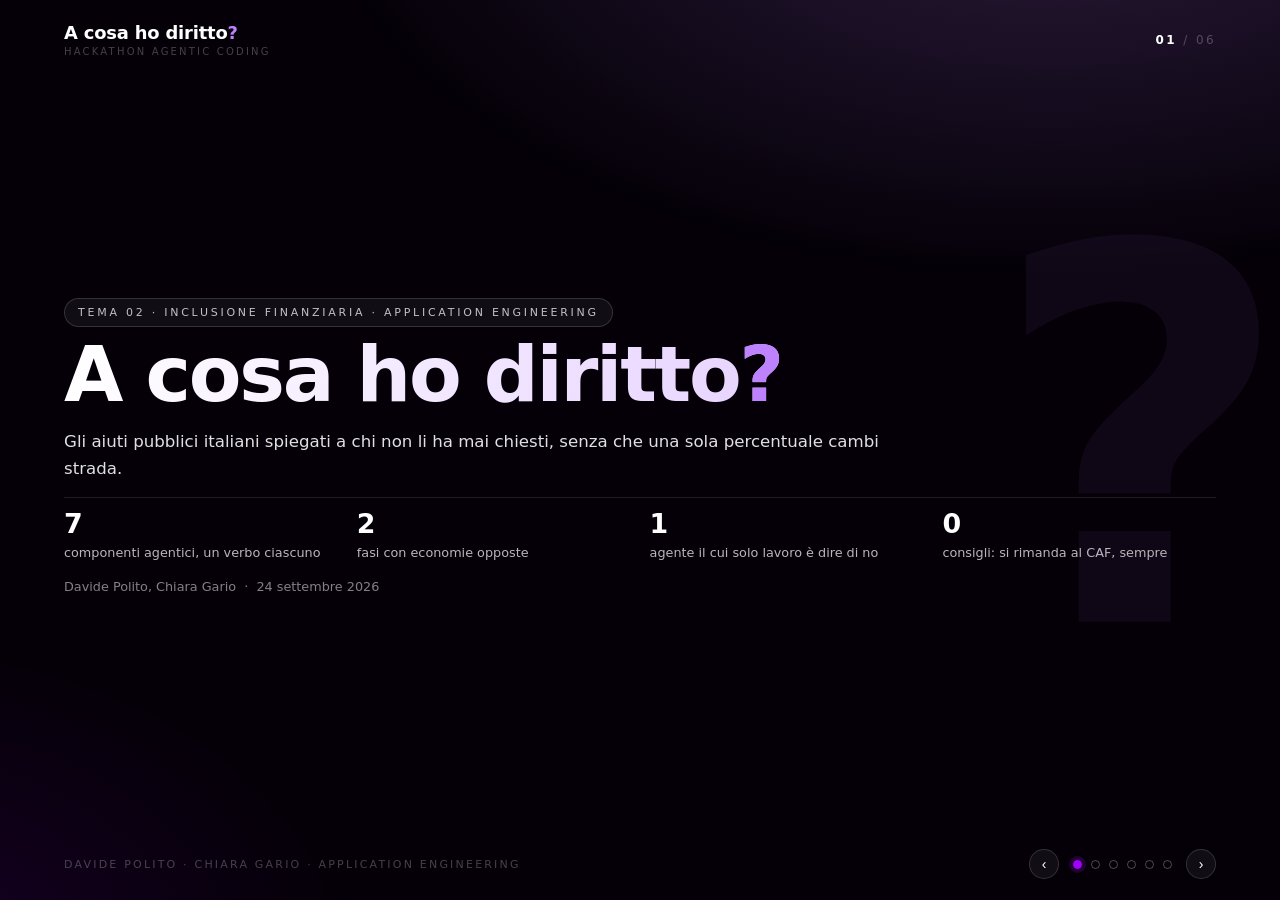
==== commit 1b590dbe: "presentazione a 3 minuti con l'argomento di aderenza al Tema 02 6 sezioni invece di 8, i 2 minuti re" ====
--- a/presentation/index.html
+++ b/presentation/index.html
@@ -5,27 +5,44 @@
 <meta name="viewport" content="width=device-width, initial-scale=1">
 <title>A cosa ho diritto? — Hackathon Agentic Coding</title>
 <!--
-  Presentazione a 8 sezioni, 5:00 totali.
+  Presentazione a 6 sezioni, 3:00 totali.
+  I due minuti restanti dei cinque a disposizione sono demo dal vivo dell'applicazione reale
+  (python app/main.py -> http://localhost:5000). Per questo il deck NON mostra schermate del
+  prodotto né racconta il percorso utente passo per passo: quello lo fa la demo.
+  La sezione 6 è la cerniera fra deck e demo.
+
   File singolo, nessuna dipendenza esterna: nessuna CDN, nessun font remoto, nessun build.
   Si apre offline con doppio clic.
   Navigazione: frecce destra/sinistra, PagSu/PagGiu, barra spaziatrice, Home, Fine, o i pallini in basso.
+
   Nomi, tier, fasi e limiti sono allineati a agents/ARCHITETTURA.md: in caso di divergenza vince quel file.
+  Le cifre della sezione 04 vengono da agents/state/verifica-fase-a.json, riportate senza arrotondamenti.
+  Estetica: docs/ux/estetica-v2.css, inlinata e adattata ai token di questo file.
+  Contrasti: #A100FF come testo è 3.92:1 (sotto soglia) e qui è usato solo per riempimenti e bordi;
+  il testo viola è #BE82FF (7.75:1). I numeri grandi sono bianco -> #D9B8FF su #230B33.
 -->
 <style>
 *{box-sizing:border-box;margin:0;padding:0}
 :root{
-  --purple:#A100FF;
-  --purple-light:#BE82FF;
-  --ink:#0A0014;
+  --purple:#A100FF;           /* solo riempimenti e bordi */
+  --purple-deep:#8A00DB;      /* riempimento con testo bianco sopra: 6.77:1 */
+  --purple-light:#BE82FF;     /* testo viola: 7.75:1 */
   --bg:#050008;
+  --surface-sunken:#0A0310;
+  --surface-raised:#230B33;   /* bianco 17.99:1 · BE82FF 6.71:1 */
+  --surface-top:#2E1440;
   --line:rgba(255,255,255,0.15);
+  --line-hairline:rgba(255,255,255,0.10);
   --soft:rgba(255,255,255,0.05);
   --muted:rgba(255,255,255,0.64);
+  --dim:#B9B5BC;              /* 9.89:1 su raised */
   --faint:rgba(255,255,255,0.25);
+  --num-gradient:linear-gradient(180deg,#FFFFFF,#D9B8FF);
+  --cat-glow:rgba(190,130,255,0.22);
 }
 html,body{height:100%}
 body{
-  background:#050008;
+  background:var(--bg);
   color:#fff;
   font-family:"Inter",system-ui,-apple-system,"Segoe UI",Roboto,sans-serif;
   line-height:1.6;
@@ -35,8 +52,8 @@
 body::before{
   content:"";position:fixed;inset:0;pointer-events:none;z-index:0;
   background:
-    radial-gradient(1100px 620px at 84% -14%, rgba(161,0,255,0.24), transparent 62%),
-    radial-gradient(760px 520px at -8% 110%, rgba(161,0,255,0.13), transparent 60%);
+    radial-gradient(1200px 680px at 82% -16%, var(--cat-glow), transparent 62%),
+    radial-gradient(820px 560px at -10% 108%, rgba(161,0,255,0.13), transparent 60%);
 }
 
 /* ---------- struttura ---------- */
@@ -44,7 +61,7 @@
 .slide{
   position:absolute;inset:0;
   display:flex;flex-direction:column;justify-content:center;justify-content:safe center;
-  padding:clamp(60px,8vh,96px) clamp(26px,5vw,88px) clamp(70px,9vh,96px);
+  padding:clamp(58px,7.6vh,92px) clamp(26px,5vw,88px) clamp(66px,8.4vh,92px);
   opacity:0;visibility:hidden;transform:translateY(10px);
   transition:opacity .3s ease, transform .3s ease;
   overflow-y:auto;
@@ -55,10 +72,12 @@
 /* ---------- chrome ---------- */
 .chrome{position:fixed;left:0;right:0;z-index:5;pointer-events:none;
   padding:0 clamp(26px,5vw,88px);display:flex;align-items:center;justify-content:space-between;gap:18px}
-.chrome.top{top:clamp(18px,3vh,34px)}
-.chrome.bot{bottom:clamp(16px,2.6vh,30px)}
-.logo{font-size:clamp(15px,1.5vw,19px);font-weight:700;letter-spacing:-0.01em;color:#fff}
-.logo i{font-style:normal;color:var(--purple)}
+.chrome.top{top:clamp(16px,2.6vh,30px)}
+.chrome.bot{bottom:clamp(14px,2.3vh,26px)}
+.wordmark{font-size:clamp(14px,1.4vw,18px);font-weight:600;letter-spacing:-0.01em;color:#fff;line-height:1.15}
+.wordmark i{font-style:normal;font-weight:700;color:var(--purple-light)}
+.wordmark small{display:block;margin-top:2px;font-size:10px;font-weight:500;
+  text-transform:uppercase;letter-spacing:0.22em;color:var(--faint)}
 .counter{font-size:12px;letter-spacing:.2em;color:var(--faint);font-variant-numeric:tabular-nums}
 .counter b{color:#fff;font-weight:600}
 .footnote{font-size:11px;text-transform:uppercase;letter-spacing:0.2em;color:rgba(255,255,255,0.25)}
@@ -69,85 +88,154 @@
 .dot.on{background:var(--purple);border-color:var(--purple);box-shadow:0 0 0 4px rgba(161,0,255,0.18)}
 .navbtn{width:30px;height:30px;border-radius:999px;border:1px solid var(--line);background:var(--soft);
   color:#fff;cursor:pointer;font-size:14px;line-height:1;display:flex;align-items:center;justify-content:center}
-.navbtn:hover{border-color:var(--purple)}
+.navbtn:hover{border-color:var(--purple-light)}
 
 /* ---------- tipografia ---------- */
-.eyebrow{display:inline-block;border:1px solid rgba(255,255,255,0.15);background:rgba(255,255,255,0.05);
+.eyebrow{display:inline-block;border:1px solid var(--line);background:var(--soft);
   border-radius:999px;font-size:11px;text-transform:uppercase;letter-spacing:0.25em;
-  padding:7px 16px 6px;color:rgba(255,255,255,0.74);margin-bottom:clamp(12px,2.1vh,24px)}
-h1,h2{background:linear-gradient(90deg,var(--purple-light),var(--purple));
+  padding:7px 16px 6px;color:rgba(255,255,255,0.74);margin-bottom:clamp(10px,1.8vh,22px)}
+h1,h2{background:linear-gradient(100deg,#FFFFFF,#D9B8FF);
   -webkit-background-clip:text;background-clip:text;color:transparent;padding-bottom:.06em}
-h1{font-size:clamp(38px,6.2vw,82px);line-height:1.04;letter-spacing:-0.03em;font-weight:700}
-h2{font-size:clamp(27px,3.9vw,50px);line-height:1.12;letter-spacing:-0.02em;font-weight:700;
-  margin-bottom:clamp(10px,1.8vh,20px)}
+h1{font-size:clamp(38px,6vw,78px);line-height:1.04;letter-spacing:-0.03em;font-weight:700}
+h1 q{-webkit-text-fill-color:var(--purple-light);color:var(--purple-light);quotes:none}
+h2{font-size:clamp(25px,3.5vw,46px);line-height:1.13;letter-spacing:-0.02em;font-weight:700;
+  margin-bottom:clamp(8px,1.5vh,18px)}
 h3{font-size:clamp(11px,1.05vw,13px);text-transform:uppercase;letter-spacing:0.2em;
   color:var(--purple-light);font-weight:600;margin-bottom:10px}
-.lead{font-size:clamp(17px,1.62vw,24px);color:rgba(255,255,255,0.88);max-width:74ch}
-.body{font-size:clamp(14px,1.22vw,18px);color:var(--muted)}
-.small{font-size:clamp(12px,1.02vw,15px);color:rgba(255,255,255,0.5)}
-.mt{margin-top:clamp(12px,2vh,24px)}
-.mt2{margin-top:clamp(18px,3vh,34px)}
+.lead{font-size:clamp(16px,1.5vw,22px);color:rgba(255,255,255,0.88);max-width:78ch}
+.body{font-size:clamp(13.5px,1.18vw,17px);color:var(--muted)}
+.small{font-size:clamp(11.5px,1vw,14.5px);color:rgba(255,255,255,0.5)}
+.mt{margin-top:clamp(10px,1.8vh,22px)}
+.mt2{margin-top:clamp(16px,2.6vh,30px)}
 strong{color:#fff;font-weight:600}
+em{color:var(--purple-light);font-style:normal}
 code{font-family:ui-monospace,"Cascadia Mono",Consolas,monospace;font-size:0.88em;color:var(--purple-light);
   background:rgba(161,0,255,0.12);border:1px solid rgba(161,0,255,0.22);border-radius:6px;padding:1px 6px;white-space:nowrap}
 
 ul.b{list-style:none}
 ul.b li{position:relative;padding-left:1.5em;margin-bottom:.5em;
-  font-size:clamp(14px,1.22vw,18px);color:var(--muted)}
-ul.b li::before{content:"\203A";position:absolute;left:0;top:-0.08em;color:var(--purple);font-size:1.3em;line-height:1.5}
+  font-size:clamp(13.5px,1.18vw,17px);color:var(--muted)}
+ul.b li::before{content:"\203A";position:absolute;left:0;top:-0.08em;color:var(--purple-light);font-size:1.3em;line-height:1.5}
 ul.b.tight li{margin-bottom:.3em}
 
 /* ---------- blocchi ---------- */
-.grid{display:grid;gap:clamp(12px,1.5vw,22px)}
+.grid{display:grid;gap:clamp(11px,1.4vw,20px)}
 .g2{grid-template-columns:repeat(2,minmax(0,1fr))}
 .g3{grid-template-columns:repeat(3,minmax(0,1fr))}
-.card{border:1px solid rgba(255,255,255,0.12);background:rgba(255,255,255,0.035);
-  border-radius:16px;padding:clamp(14px,1.6vw,24px)}
-.card.accent{border-color:rgba(161,0,255,0.45);background:rgba(161,0,255,0.09)}
-.note{border-left:3px solid var(--purple);padding:2px 0 2px 18px;color:#fff;
-  font-size:clamp(15px,1.45vw,21px);line-height:1.45}
-.num{font-size:clamp(22px,2.4vw,34px);font-weight:700;line-height:1;color:var(--purple);
-  font-variant-numeric:tabular-nums;margin-bottom:8px;display:block}
-.kv{display:grid;grid-template-columns:minmax(120px,32%) 1fr;gap:6px 16px;
-  font-size:clamp(13px,1.15vw,17px);color:var(--muted)}
-.kv dt{color:var(--purple-light);font-weight:600}
-table{width:100%;border-collapse:collapse;font-size:clamp(13px,1.14vw,17px)}
+.g2w{grid-template-columns:minmax(0,1.32fr) minmax(0,1fr)}
+.card{position:relative;background:linear-gradient(180deg,#180527,var(--surface-raised));
+  border:1px solid var(--line-hairline);border-top:3px solid var(--purple-light);
+  border-radius:16px;padding:clamp(13px,1.5vw,22px);
+  box-shadow:0 18px 40px rgba(0,0,0,.35), inset 0 1px 0 rgba(255,255,255,0.07)}
+.card.flat{border-top:1px solid var(--line-hairline);background:rgba(255,255,255,0.035);box-shadow:none}
+.card.accent{border-color:rgba(161,0,255,0.45);border-top-color:var(--purple-light);
+  background:linear-gradient(180deg,rgba(161,0,255,0.14),rgba(161,0,255,0.07))}
+.note{border-left:3px solid var(--purple-light);padding:2px 0 2px 18px;color:#fff;
+  font-size:clamp(14px,1.38vw,20px);line-height:1.45}
+.quote{background:var(--surface-sunken);border:1px solid var(--line-hairline);
+  border-left:3px solid var(--purple-light);border-radius:12px;
+  padding:clamp(11px,1.3vw,18px) clamp(14px,1.6vw,24px);
+  font-size:clamp(13.5px,1.24vw,18px);line-height:1.5;color:rgba(255,255,255,0.9)}
+.quote cite{display:block;margin-top:7px;font-style:normal;font-size:11px;text-transform:uppercase;
+  letter-spacing:0.2em;color:var(--faint)}
+
+/* ---------- tessere numero (estetica v2 · R1) ---------- */
+.figs{display:grid;grid-template-columns:repeat(auto-fit,minmax(180px,1fr));
+  gap:clamp(10px,1.2vw,18px);margin-top:clamp(12px,2vh,24px)}
+.fig{position:relative;background:var(--surface-raised);border:1px solid var(--line-hairline);
+  border-radius:14px;padding:clamp(13px,1.5vw,22px);overflow:hidden}
+.fig::before{content:"";position:absolute;inset:0 0 auto 0;height:1px;
+  background:linear-gradient(90deg,transparent,rgba(255,255,255,.22),transparent)}
+.fig b{display:block;font-size:clamp(34px,3.6vw,58px);font-weight:700;line-height:1.02;
+  letter-spacing:-0.035em;font-variant-numeric:tabular-nums lining-nums;
+  color:#fff;background:var(--num-gradient);
+  -webkit-background-clip:text;background-clip:text;-webkit-text-fill-color:transparent;
+  padding-bottom:.04em}
+.fig span{display:block;margin-top:clamp(6px,1vh,12px);font-size:clamp(11.5px,1vw,14.5px);
+  line-height:1.35;color:var(--dim)}
+.fig.missing b{font-size:clamp(19px,1.9vw,28px);font-weight:500;background:none;
+  -webkit-text-fill-color:currentColor;color:var(--dim);letter-spacing:0;line-height:1.3}
+@media (forced-colors:active){.fig b{-webkit-text-fill-color:CanvasText;background:none}}
+
+table{width:100%;border-collapse:collapse;font-size:clamp(12.5px,1.1vw,16px)}
 th{text-align:left;font-size:11px;text-transform:uppercase;letter-spacing:.2em;color:var(--purple-light);
-  font-weight:600;padding:0 0 10px;border-bottom:1px solid rgba(255,255,255,0.14)}
-td{padding:11px 0;border-bottom:1px solid rgba(255,255,255,0.08);color:var(--muted);vertical-align:top}
-td:first-child{color:#fff;padding-right:26px;width:44%}
-table.tight td{padding:8px 0;font-size:clamp(12.5px,1.05vw,16px)}
-table.tight td:first-child{width:46%;color:rgba(255,255,255,0.72)}
+  font-weight:600;padding:0 0 9px;border-bottom:1px solid rgba(255,255,255,0.14)}
+td{padding:10px 0;border-bottom:1px solid rgba(255,255,255,0.08);color:var(--muted);vertical-align:top}
+td:first-child{color:#fff;padding-right:24px;width:44%}
+table.tight td{padding:8px 0;font-size:clamp(12px,1.02vw,15.5px)}
+table.tight td:first-child{width:46%;color:rgba(255,255,255,0.78)}
+table.tri td{padding:9px 0}
+table.tri td:first-child{width:33%}
+table.tri td:nth-child(2),table.tri th:nth-child(2){padding-right:26px}
+table.tri th:first-child{padding-right:26px}
+.was{color:rgba(255,255,255,0.86)}
+.bad{color:#F5B85C}       /* 11.78:1 su fondo scuro */
 
 /* ---------- diagramma ---------- */
-.arch{display:block;width:100%;height:auto;max-height:clamp(200px,45vh,430px);margin:0 auto}
+.arch{display:block;width:100%;height:auto;max-height:clamp(200px,42vh,400px);margin:0 auto}
 .arch text{font-family:"Inter",system-ui,-apple-system,"Segoe UI",Roboto,sans-serif}
-.dense h2{font-size:clamp(22px,2.7vw,36px);margin-bottom:6px}
-.dense>.inner>.body{font-size:clamp(13px,1.05vw,16px)}
-.dense .card{padding:clamp(11px,1.2vw,18px)}
-.dense .card .body{font-size:clamp(12.5px,0.98vw,15.5px)}
-.dense .mt{margin-top:clamp(10px,1.5vh,16px)}
-.legend{display:flex;flex-wrap:wrap;gap:6px 22px;margin-top:10px;
-  font-size:clamp(11px,1vw,14px);color:var(--muted)}
+.dense h2{font-size:clamp(21px,2.6vw,34px);margin-bottom:6px}
+.dense>.inner>.body{font-size:clamp(12.5px,1.02vw,15.5px)}
+.dense .card{padding:clamp(10px,1.15vw,17px)}
+.dense .card .body{font-size:clamp(12px,0.96vw,15px)}
+.dense .mt{margin-top:clamp(9px,1.4vh,16px)}
+.legend{display:flex;flex-wrap:wrap;gap:6px 22px;margin-top:9px;
+  font-size:clamp(11px,0.98vw,13.5px);color:var(--muted)}
 .legend span{display:inline-flex;align-items:center;gap:8px}
 .chip{width:13px;height:13px;border-radius:4px;display:inline-block}
 .chip.opus{background:var(--purple)}
 .chip.sonnet{border:1.5px solid var(--purple-light)}
 .chip.haiku{border:1.5px solid rgba(255,255,255,0.35)}
 
+/* ---------- copertina (estetica v2 · R2) ---------- */
+.cover{overflow:hidden}
+.cover::before{content:"?";position:absolute;right:-1vw;top:50%;transform:translateY(-52%);
+  font-size:min(38rem,58vh);line-height:.8;font-weight:700;
+  color:var(--purple-light);opacity:.055;pointer-events:none;user-select:none;z-index:0}
+.cover .inner{position:relative;z-index:1}
+.proofs{display:grid;grid-template-columns:repeat(auto-fit,minmax(150px,1fr));
+  gap:clamp(12px,1.5vw,22px);margin-top:clamp(18px,3vh,36px);padding-top:clamp(14px,2.4vh,28px);
+  border-top:1px solid var(--line-hairline)}
+.proofs b{display:block;font-size:clamp(20px,2.1vw,30px);font-weight:700;line-height:1.05;
+  letter-spacing:-0.03em;font-variant-numeric:tabular-nums;color:#fff}
+.proofs span{display:block;margin-top:5px;font-size:clamp(11.5px,1vw,14px);color:var(--dim)}
+
 /* ---------- responsive ---------- */
-@media (max-height:800px){
+@media (max-height:980px){
+  .slide{padding-top:50px;padding-bottom:54px}
+  .eyebrow{margin-bottom:8px;padding:5px 13px 4px}
+  h2{font-size:clamp(22px,2.9vw,34px);margin-bottom:6px}
+  .lead{font-size:clamp(14.5px,1.3vw,18px)}
+  .mt{margin-top:10px}
+  .mt2{margin-top:14px}
+  .figs{margin-top:12px;gap:10px}
+  .fig{padding:12px 14px;border-radius:12px}
+  .fig b{font-size:clamp(28px,2.9vw,42px)}
+  .fig span{margin-top:6px;font-size:11.5px}
+  .card{padding:11px 14px;border-radius:12px}
   .dense .arch{max-height:38vh}
-  .dense .eyebrow{margin-bottom:10px}
-  .dense h2{font-size:clamp(20px,2.4vw,30px)}
-  .dense .card .body{font-size:12.5px}
-  .legend{font-size:11px;gap:4px 18px}
+  .dense h2{font-size:clamp(19px,2.3vw,28px);margin-bottom:4px}
+  .dense>.inner>.body{font-size:12.5px}
+  .dense .card{padding:9px 12px}
+  .dense .card .body{font-size:11.8px}
+  .dense .card h3{margin-bottom:5px}
+  .dense .mt{margin-top:9px}
+  .dense .small{font-size:11.3px;line-height:1.45}
+  table{font-size:12.3px}
+  table.tight{font-size:11.8px}
+  th{padding-bottom:6px}
+  td{padding:7px 0}
+  ul.b li{font-size:12.6px;margin-bottom:.24em}
+  .quote{padding:9px 14px;font-size:12.8px}
+  .note{font-size:14.5px}
+  .legend{font-size:11px;gap:3px 16px;margin-top:6px}
+  .proofs{margin-top:14px;padding-top:12px}
 }
 @media (max-width:900px){
-  .g2,.g3{grid-template-columns:1fr}
-  .kv{grid-template-columns:1fr}
+  .g2,.g3,.g2w{grid-template-columns:1fr}
   .arch{max-height:none}
   td:first-child{width:auto}
+  table.tri td:first-child,table.tri td:nth-child(2){width:auto}
 }
 @media print{
   body{overflow:visible}
@@ -159,156 +247,142 @@
 <body>
 
 <div class="chrome top">
-  <div class="logo">Accenture<i>&gt;</i></div>
-  <div class="counter"><b id="cur">01</b> / <span id="tot">08</span></div>
+  <div class="wordmark">A cosa ho diritto<i>?</i><small>Hackathon Agentic Coding</small></div>
+  <div class="counter"><b id="cur">01</b> / <span id="tot">06</span></div>
 </div>
 
 <main class="deck" id="deck">
 
 <!-- ============================================================
-     SEZIONE 1 — COVER
-     TEMPO ASSEGNATO: 0:15   ·   cumulato 0:15
+     SEZIONE 1 — COPERTINA
+     TEMPO ASSEGNATO: 0:10   ·   cumulato 0:10
      ============================================================ -->
-<section class="slide" aria-label="Copertina">
+<section class="slide cover" aria-label="Copertina">
   <div class="inner">
-    <div class="eyebrow">Hackathon Agentic Coding · Application Engineering · Tema 02 Inclusione finanziaria</div>
-    <h1>A cosa ho diritto?</h1>
-    <p class="lead mt">Orientamento sugli aiuti statali italiani — bonus, detrazioni, assegni — per chi
-      non ha mai aperto un cassetto fiscale. Il sistema spiega quali misure esistono per una situazione,
-      che cosa significano e come si accede.</p>
-    <p class="body mt2"><strong>Non consiglia.</strong> Per ogni decisione rimanda a un CAF o a un
-      commercialista. &nbsp;·&nbsp; Team: Davide Polito, Chiara Gario</p>
+    <div class="eyebrow">Tema 02 · Inclusione finanziaria · Application Engineering</div>
+    <h1>A cosa ho diritto<q>?</q></h1>
+    <p class="lead mt">Gli aiuti pubblici italiani spiegati a chi non li ha mai chiesti, senza che
+      una sola percentuale cambi strada.</p>
+    <div class="proofs">
+      <div><b>7</b><span>componenti agentici, un verbo ciascuno</span></div>
+      <div><b>2</b><span>fasi con economie opposte</span></div>
+      <div><b>1</b><span>agente il cui solo lavoro è dire di no</span></div>
+      <div><b>0</b><span>consigli: si rimanda al CAF, sempre</span></div>
+    </div>
+    <p class="small mt2">Davide Polito, Chiara Gario &nbsp;·&nbsp; 24 settembre 2026</p>
   </div>
 </section>
 
 <!-- ============================================================
-     SEZIONE 2 — IL PROBLEMA
-     TEMPO ASSEGNATO: 0:35   ·   cumulato 0:50
+     SEZIONE 2 — LA PERSONA E LA PERDITA
+     TEMPO ASSEGNATO: 0:30   ·   cumulato 0:40
      ============================================================ -->
-<section class="slide" aria-label="Il problema">
+<section class="slide" aria-label="La persona e la perdita">
   <div class="inner">
     <div class="eyebrow">01 · Il problema</div>
-    <h2>L'aiuto esiste già. La persona non arriva a chiederlo.</h2>
-    <p class="lead">Bonus, detrazioni e assegni sono pubblici, documentati e gratuiti da richiedere.
-      Chi ne avrebbe diritto si ferma prima: non sa da dove partire, non riconosce le parole, e ha
-      paura di sbagliare una pratica vera.</p>
-    <div class="grid g2 mt2">
-      <div>
-        <h3>I fatti</h3>
-        <ul class="b">
-          <li><strong>Dove si blocca:</strong> alla prima pagina istituzionale. «Detrazione IRPEF
-            ripartita in dieci quote annuali di pari importo, nei limiti della capienza» è una frase
-            corretta e inutilizzabile.</li>
-          <li><strong>Chi è:</strong> chi non ha un commercialista, non ha mai aperto il cassetto
-            fiscale e spesso non sa nemmeno che cosa sia un CAF. È un problema di alfabetizzazione
-            fiscale, non di burocrazia.</li>
-          <li><strong>Perché non basta riscrivere una volta:</strong> percentuali, tetti e scadenze
-            cambiano ogni anno, e una riscrittura fatta a mano non è verificata. Nessuno garantisce
-            che il testo semplificato dica ancora la stessa cosa dell'originale.</li>
-        </ul>
-      </div>
-      <div class="card accent">
-        <h3>Il punto</h3>
-        <p class="note" style="border:0;padding:0">Non manca l'informazione.
-          Manca la distanza fra l'informazione e la persona che dovrebbe usarla.</p>
-        <p class="small mt">Semplificare è facile. Semplificare <strong>senza cambiare una percentuale,
-          un tetto o una scadenza</strong> è il vincolo vero: il sistema è costruito intorno a quel vincolo.</p>
-      </div>
+    <h2>Marco ha appena rifatto il bagno. Nessuno gli dirà che poteva riavere metà della spesa.</h2>
+    <p class="lead">Ha pagato 18.000 euro con bonifico. Il muratore gli ha detto «c'è la detrazione».
+      Ha aperto la pagina dell'Agenzia delle Entrate, ha letto <em>«detrazione dall'IRPEF da ripartire
+      in 10 quote annuali di pari importo»</em>, e ha chiuso la pagina. Nel 730 non scriverà niente.</p>
+    <div class="figs">
+      <div class="fig"><b>9.000 &euro;</b><span>Il 50% su abitazione principale: la detrazione a cui
+        Marco ha diritto per legge e che non chiederà.</span></div>
+      <div class="fig"><b>900 &euro;</b><span>All'anno per dieci anni. Non la perde una volta sola:
+        non la vedrà in nessuna delle prossime dieci dichiarazioni.</span></div>
+      <div class="fig missing"><b>Nessuno</b><span>gliela ricorderà. Un'agevolazione non si perde
+        sbagliando: si perde stando fermi.</span></div>
     </div>
+    <p class="note mt2">Non manca l'informazione: è pubblica, gratuita e corretta.
+      Manca la distanza fra l'informazione e la persona che dovrebbe usarla.</p>
+    <p class="small mt">Il conto è nostro, su questa slide, e sta nei limiti dell'IRPEF dovuta.
+      Il sistema non calcola quanto spetta a una persona: è fuori perimetro per scelta (G-18).
+      Marco è una composizione dei quattro profili di <code>docs/validation/scenari.md</code>.</p>
   </div>
 </section>
 
 <!-- ============================================================
-     SEZIONE 3 — UTENTE E SCENARIO
-     TEMPO ASSEGNATO: 0:30   ·   cumulato 1:20
+     SEZIONE 3 — ADERENZA AL TEMA 02
+     TEMPO ASSEGNATO: 0:35   ·   cumulato 1:15
      ============================================================ -->
-<section class="slide" aria-label="Utente e scenario">
+<section class="slide dense" aria-label="Aderenza al Tema 02">
   <div class="inner">
-    <div class="eyebrow">02 · Utente e scenario</div>
-    <h2>Una persona concreta, quattro situazioni di vita</h2>
-    <div class="grid g2 mt">
-      <div class="card">
-        <h3>La persona</h3>
-        <dl class="kv">
-          <dt>Chi</dt><dd>arriva già convinta di non capire: nessun commercialista, nessuna
-            dimestichezza con i portali pubblici, un tentativo precedente finito male</dd>
-          <dt>Che cosa deve fare</dt><dd>capire quali misure esistono per la sua situazione, che cosa
-            significano, e quale singolo passo fare domani mattina</dd>
-          <dt>Come glielo chiediamo</dt><dd>cinque domande a scelta multipla, nessuna casella di testo
-            libero. «Non so» è sempre una risposta ammessa, non un ripiego</dd>
-          <dt>Su che cosa</dt><dd>pagine ufficiali di Agenzia delle Entrate e INPS, scaricate e datate:
-            il catalogo non viene dalla memoria del modello</dd>
-        </dl>
-        <p class="small mt">Gli scenari della demo: ristrutturazione casa · figlio appena nato ·
-          disoccupato under 36 · pensionato con spese mediche.</p>
-      </div>
-      <div class="card">
-        <h3>Come il sistema la rappresenta</h3>
-        <p class="body">L'agente <code>profiler</code> normalizza le risposte in
-          <code>agents/state/profilo.json</code>: cinque assi su tassonomia chiusa.</p>
-        <ul class="b tight mt">
-          <li>situazione di vita — casa, figlio, lavoro, spese mediche, auto, under 36, non so</li>
-          <li>condizione abitativa — proprietario, affittuario, ospite di familiari</li>
-          <li>tipo di reddito — dipendente, pensione, partita IVA, nessun reddito</li>
-          <li>timing — da iniziare, in corso, già concluso</li>
-          <li>rapporto con il CAF — sì, no, non so che cosa sia</li>
-        </ul>
-        <p class="small mt">Nessun campo libero, nessun identificativo, nessun importo (G-23).
-          Ciò che non è stato chiesto non viene dedotto (G-01) né conservato (G-17).</p>
+    <div class="eyebrow">02 · Perché è Tema 02</div>
+    <h2>Abbiamo scelto il fisco perché è finanza personale nella forma più concreta che esista</h2>
+    <div class="quote mt">«Supportare l'educazione alla finanza personale di base, aiutando le persone
+      con bassa alfabetizzazione finanziaria a comprendere concetti e gestire meglio le proprie
+      finanze quotidiane.»<cite>Tema 02 — testo della traccia</cite></div>
+
+    <div class="grid g2w mt">
+      <div>
+        <h3>Gli scenari che il tema elenca, e i nostri</h3>
+        <table class="tri">
+          <tbody>
+            <tr>
+              <td>«comprensione di un concetto finanziario di base»</td>
+              <td><strong>Detrazione, IRPEF, aliquota, imponibile, ISEE.</strong> Chi non sa cos'è una
+                detrazione non legge la propria busta paga: sono concetti di base, non tecnicismi da
+                addetti ai lavori.</td>
+            </tr>
+            <tr>
+              <td>«comprensione di costi e commissioni»</td>
+              <td>Il tetto di spesa, la quota annuale, <strong>la parte eccedente i 129,11 euro</strong>:
+                sono le condizioni che decidono quanto torna davvero, ed è lì che la persona si sbaglia
+                sul proprio denaro.</td>
+            </tr>
+            <tr>
+              <td>«lettura di un estratto conto o di una bolletta»</td>
+              <td>«36% su un massimo di 96.000 euro per unità immobiliare, in 10 quote annuali» è
+                <strong>lo stesso problema di lettura di una bolletta</strong>, con in più la conseguenza
+                economica: il documento che rendiamo leggibile è un documento finanziario.</td>
+            </tr>
+            <tr>
+              <td>«simulazione di una scelta quotidiana di risparmio»</td>
+              <td>Entro il 2026 o dal 2028 cambiano aliquota e tetto (36% su 96.000, poi 30% su 48.000).
+                Glielo <strong>spieghiamo</strong>; non lo decidiamo noi.</td>
+            </tr>
+          </tbody>
+        </table>
+      </div>
+      <div class="grid" style="align-content:start">
+        <div class="card accent">
+          <h3>Il divieto del tema, preso alla lettera</h3>
+          <p class="body">Niente raccomandazioni, niente consulenza personalizzata, mai dire cosa
+            scegliere. Non è una promessa nella presentazione: è <strong>G-04 nei contratti</strong>,
+            il <code>fidelity-validator</code> che respinge in Fase A e l'hook <code>PostToolUse</code>
+            che blocca a runtime. Orientiamo e spieghiamo; per ogni decisione si va da un CAF o da un
+            commercialista, e il rimando è un campo obbligatorio dell'output (G-20).</p>
+        </div>
+        <div class="card">
+          <h3>La capability, non la riscrittura</h3>
+          <p class="body">Il tema chiede una capability software concreta e mette la «pura riscrittura
+            di testi» fra le cose da evitare. La nostra non è la riscrittura: è la
+            <strong>pipeline di ancoraggio alla fonte con verifica di fedeltà affidata a un agente
+            separato</strong>. La riscrittura è l'output. Il prodotto è la garanzia che quell'output
+            dica ancora la stessa cosa dell'originale.</p>
+        </div>
       </div>
     </div>
+    <p class="small mt">I tre deliverable che il tema chiede per nome, nel repository:
+      <strong>User Difficulty Statement</strong> &rarr; <code>docs/ux/ux-spec.md</code> §1 e
+      <code>docs/validation/scenari.md</code> &nbsp;·&nbsp;
+      <strong>Before/After Simplicity Evidence</strong> &rarr; <code>docs/validation/prima-dopo.md</code>,
+      quattro casi con i testi originali citati alla lettera &nbsp;·&nbsp;
+      <strong>Risk &amp; Clarity Note</strong> &rarr; <code>docs/validation/gate-hitl.md</code> e
+      <code>agents/guardrails.md</code>, 24 regole numerate.</p>
   </div>
 </section>
 
 <!-- ============================================================
-     SEZIONE 4 — COME FUNZIONA LA SOLUZIONE
-     TEMPO ASSEGNATO: 0:40   ·   cumulato 2:00
+     SEZIONE 4 — ARCHITETTURA AGENTICA (sezione principale)
+     TEMPO ASSEGNATO: 1:00   ·   cumulato 2:15
      ============================================================ -->
-<section class="slide" aria-label="Come funziona la soluzione">
+<section class="slide dense" aria-label="Architettura agentica">
   <div class="inner">
-    <div class="eyebrow">03 · Come funziona</div>
-    <h2>Dalla pagina ufficiale alla scheda che la persona può usare</h2>
-    <div class="grid g3 mt">
-      <div class="card">
-        <span class="num">01</span>
-        <h3>Si parte dalla fonte, non dalla memoria</h3>
-        <p class="body">Il sistema legge le pagine ufficiali scaricate e destruttura ogni misura:
-          nome, percentuale, tetto, requisiti, scadenza, anni di recupero. Ogni dato porta il
-          riferimento al punto esatto della fonte e la data di consultazione (G-24).</p>
-      </div>
-      <div class="card">
-        <span class="num">02</span>
-        <h3>Ogni misura riscritta, poi verificata</h3>
-        <p class="body">Un agente riscrive la misura in lingua comune; un agente <strong>diverso</strong>
-          la confronta con l'originale. Se una cifra, una data o una condizione si muovono, la misura
-          non entra nel catalogo: viene marcata e la rivede una persona.</p>
-      </div>
-      <div class="card">
-        <span class="num">03</span>
-        <h3>Alla persona si risponde dal catalogo</h3>
-        <p class="body">Cinque domande, poi le misure pertinenti con il requisito che le rende tali,
-          i passi per accedere, il glossario dei documenti citati. Sempre con il rimando al CAF:
-          è un campo dell'output, non una frase lasciata al modello (G-20).</p>
-      </div>
-    </div>
-    <p class="note mt2">Il catalogo verificato è un file: <code>agents/state/catalogo.json</code>.
-      Si produce una volta per fonte e si rilegge a ogni conversazione.</p>
-    <p class="small mt">Nella demo mostriamo il percorso completo su un profilo: cinque risposte a
-      scelta multipla, le misure pertinenti con percentuale e tetto, i passi di accesso, il glossario
-      e il rimando al CAF.</p>
-  </div>
-</section>
-
-<!-- ============================================================
-     SEZIONE 5 — DOVE INTERVIENE L'AGENTE AI (sezione principale)
-     TEMPO ASSEGNATO: 1:30   ·   cumulato 3:30
-     ============================================================ -->
-<section class="slide dense" aria-label="Dove interviene l'agente AI">
-  <div class="inner">
-    <div class="eyebrow">04 · Dove interviene l'agente AI</div>
+    <div class="eyebrow">03 · Dove interviene l'agente AI</div>
     <h2>Un orchestratore, sei sub-agenti, due fasi con economie opposte</h2>
-    <p class="body" style="margin-bottom:10px">L'AI non è uno strato sopra il prodotto: è il prodotto.
-      Ogni componente ha un verbo solo — se due agenti potessero scambiarsi il lavoro, uno dei due sarebbe di troppo.</p>
+    <p class="body" style="margin-bottom:9px">Ogni componente ha un verbo solo: se due agenti potessero
+      scambiarsi il lavoro, uno dei due sarebbe di troppo. La separazione fra chi scrive e chi approva
+      è una conseguenza dei permessi, non una raccomandazione dentro un prompt.</p>
 
     <svg class="arch" viewBox="0 0 1240 444" role="img" aria-labelledby="archTitle archDesc" preserveAspectRatio="xMidYMid meet">
       <title id="archTitle">Architettura agentica in due fasi</title>
@@ -340,35 +414,35 @@
       <!-- input: la fonte ufficiale -->
       <rect x="20" y="66" width="150" height="70" rx="12" fill="rgba(255,255,255,0.02)" stroke="rgba(255,255,255,0.11)"/>
       <text x="36" y="100" font-size="15" font-weight="600" fill="rgba(255,255,255,0.82)">fonte ufficiale</text>
-      <text x="36" y="120" font-size="12" fill="rgba(255,255,255,0.48)">scaricata e datata</text>
+      <text x="36" y="120" font-size="12" fill="rgba(255,255,255,0.55)">scaricata e datata</text>
 
       <!-- A1 source-analyzer -->
       <rect x="206" y="66" width="196" height="70" rx="12" fill="rgba(255,255,255,0.05)" stroke="rgba(255,255,255,0.16)"/>
-      <text x="386" y="84" text-anchor="end" font-size="11" letter-spacing="1" fill="rgba(255,255,255,0.4)">A1</text>
+      <text x="386" y="84" text-anchor="end" font-size="11" letter-spacing="1" fill="rgba(255,255,255,0.45)">A1</text>
       <text x="222" y="104" font-size="16.5" font-weight="600" fill="#ffffff">source-analyzer</text>
-      <rect x="222" y="112" width="66" height="20" rx="10" fill="#A100FF"/>
+      <rect x="222" y="112" width="66" height="20" rx="10" fill="#8A00DB"/>
       <text x="255" y="126" text-anchor="middle" font-size="11.5" font-weight="600" fill="#ffffff">opus-5</text>
 
       <!-- A2 explainer -->
       <rect x="438" y="66" width="176" height="70" rx="12" fill="rgba(255,255,255,0.05)" stroke="rgba(255,255,255,0.16)"/>
-      <text x="598" y="84" text-anchor="end" font-size="11" letter-spacing="1" fill="rgba(255,255,255,0.4)">A2</text>
+      <text x="598" y="84" text-anchor="end" font-size="11" letter-spacing="1" fill="rgba(255,255,255,0.45)">A2</text>
       <text x="454" y="104" font-size="16.5" font-weight="600" fill="#ffffff">explainer</text>
       <rect x="454" y="112" width="80" height="20" rx="10" fill="none" stroke="#BE82FF"/>
       <text x="494" y="126" text-anchor="middle" font-size="11.5" fill="#BE82FF">sonnet-5</text>
 
       <!-- A3 fidelity-validator: solo Read -->
       <rect x="650" y="66" width="208" height="70" rx="12" fill="rgba(255,255,255,0.05)" stroke="rgba(255,255,255,0.16)"/>
-      <text x="842" y="84" text-anchor="end" font-size="11" letter-spacing="1" fill="rgba(255,255,255,0.4)">A3</text>
+      <text x="842" y="84" text-anchor="end" font-size="11" letter-spacing="1" fill="rgba(255,255,255,0.45)">A3</text>
       <text x="666" y="104" font-size="16.5" font-weight="600" fill="#ffffff">fidelity-validator</text>
-      <rect x="666" y="112" width="66" height="20" rx="10" fill="#A100FF"/>
+      <rect x="666" y="112" width="66" height="20" rx="10" fill="#8A00DB"/>
       <text x="699" y="126" text-anchor="middle" font-size="11.5" font-weight="600" fill="#ffffff">opus-5</text>
       <text x="742" y="126" font-size="11.5" fill="#BE82FF">solo Read</text>
 
       <!-- A4 catalogo.json -->
       <rect x="1016" y="66" width="200" height="70" rx="12" fill="rgba(161,0,255,0.12)" stroke="#BE82FF"/>
-      <text x="1200" y="84" text-anchor="end" font-size="11" letter-spacing="1" fill="rgba(255,255,255,0.4)">A4</text>
+      <text x="1200" y="84" text-anchor="end" font-size="11" letter-spacing="1" fill="rgba(255,255,255,0.45)">A4</text>
       <text x="1032" y="104" font-size="16.5" font-weight="600" fill="#ffffff">catalogo.json</text>
-      <text x="1032" y="124" font-size="12" fill="rgba(255,255,255,0.62)">persistito su disco</text>
+      <text x="1032" y="124" font-size="12" fill="rgba(255,255,255,0.68)">persistito su disco</text>
 
       <path d="M174,101 H202" stroke="#BE82FF" stroke-width="1.6" fill="none" marker-end="url(#ah)"/>
       <path d="M406,101 H434" stroke="#BE82FF" stroke-width="1.6" fill="none" marker-end="url(#ah)"/>
@@ -387,8 +461,8 @@
       <rect x="1016" y="162" width="200" height="58" rx="12" fill="rgba(255,255,255,0.03)"
             stroke="rgba(255,255,255,0.4)" stroke-dasharray="5 4"/>
       <text x="1032" y="181" font-size="13.5" font-weight="600" fill="#BE82FF">GATE HITL</text>
-      <text x="1032" y="197" font-size="11.5" fill="rgba(255,255,255,0.64)">al 2&#176; rifiuto: la misura</text>
-      <text x="1032" y="212" font-size="11.5" fill="rgba(255,255,255,0.64)">non entra nel catalogo</text>
+      <text x="1032" y="197" font-size="11.5" fill="rgba(255,255,255,0.68)">al 2&#176; rifiuto: la misura</text>
+      <text x="1032" y="212" font-size="11.5" fill="rgba(255,255,255,0.68)">non entra nel catalogo</text>
 
       <!-- ===================== FASE B ===================== -->
       <text x="14" y="250" font-size="13.5" letter-spacing="2.2" fill="#BE82FF">FASE B · CONVERSAZIONE — A OGNI SESSIONE, SOLO MODELLI ECONOMICI</text>
@@ -400,38 +474,38 @@
 
       <!-- B1 profiler -->
       <rect x="208" y="282" width="176" height="70" rx="12" fill="rgba(255,255,255,0.05)" stroke="rgba(255,255,255,0.16)"/>
-      <text x="368" y="300" text-anchor="end" font-size="11" letter-spacing="1" fill="rgba(255,255,255,0.4)">B1</text>
+      <text x="368" y="300" text-anchor="end" font-size="11" letter-spacing="1" fill="rgba(255,255,255,0.45)">B1</text>
       <text x="224" y="320" font-size="16.5" font-weight="600" fill="#ffffff">profiler</text>
       <rect x="224" y="328" width="84" height="20" rx="10" fill="none" stroke="rgba(255,255,255,0.32)"/>
-      <text x="266" y="342" text-anchor="middle" font-size="11.5" fill="rgba(255,255,255,0.72)">haiku-4.5</text>
+      <text x="266" y="342" text-anchor="middle" font-size="11.5" fill="rgba(255,255,255,0.78)">haiku-4.5</text>
 
       <!-- B2 eligibility -->
       <rect x="408" y="282" width="186" height="70" rx="12" fill="rgba(255,255,255,0.05)" stroke="rgba(255,255,255,0.16)"/>
-      <text x="578" y="300" text-anchor="end" font-size="11" letter-spacing="1" fill="rgba(255,255,255,0.4)">B2</text>
+      <text x="578" y="300" text-anchor="end" font-size="11" letter-spacing="1" fill="rgba(255,255,255,0.45)">B2</text>
       <text x="424" y="320" font-size="16.5" font-weight="600" fill="#ffffff">eligibility</text>
       <rect x="424" y="328" width="80" height="20" rx="10" fill="none" stroke="#BE82FF"/>
       <text x="464" y="342" text-anchor="middle" font-size="11.5" fill="#BE82FF">sonnet-5</text>
 
       <!-- B3 navigator -->
       <rect x="618" y="282" width="176" height="70" rx="12" fill="rgba(255,255,255,0.05)" stroke="rgba(255,255,255,0.16)"/>
-      <text x="778" y="300" text-anchor="end" font-size="11" letter-spacing="1" fill="rgba(255,255,255,0.4)">B3</text>
+      <text x="778" y="300" text-anchor="end" font-size="11" letter-spacing="1" fill="rgba(255,255,255,0.45)">B3</text>
       <text x="634" y="320" font-size="16.5" font-weight="600" fill="#ffffff">navigator</text>
       <rect x="634" y="328" width="84" height="20" rx="10" fill="none" stroke="rgba(255,255,255,0.32)"/>
-      <text x="676" y="342" text-anchor="middle" font-size="11.5" fill="rgba(255,255,255,0.72)">haiku-4.5</text>
+      <text x="676" y="342" text-anchor="middle" font-size="11.5" fill="rgba(255,255,255,0.78)">haiku-4.5</text>
 
       <!-- output: la scheda -->
       <rect x="818" y="282" width="174" height="70" rx="12" fill="rgba(161,0,255,0.12)" stroke="#BE82FF"/>
       <text x="834" y="310" font-size="15" font-weight="600" fill="#ffffff">scheda misure</text>
-      <text x="834" y="330" font-size="12" fill="rgba(255,255,255,0.62)">passi, glossario,</text>
-      <text x="834" y="344" font-size="12" fill="rgba(255,255,255,0.62)">rimando al CAF</text>
+      <text x="834" y="330" font-size="12" fill="rgba(255,255,255,0.68)">passi, glossario,</text>
+      <text x="834" y="344" font-size="12" fill="rgba(255,255,255,0.68)">rimando al CAF</text>
 
       <!-- gate HITL di fase B -->
       <rect x="1012" y="282" width="204" height="74" rx="12" fill="rgba(255,255,255,0.03)"
             stroke="rgba(255,255,255,0.4)" stroke-dasharray="5 4"/>
       <text x="1028" y="303" font-size="13.5" font-weight="600" fill="#BE82FF">GATE HITL</text>
-      <text x="1028" y="320" font-size="11.5" fill="rgba(255,255,255,0.64)">la misura non si propone:</text>
-      <text x="1028" y="335" font-size="11.5" fill="rgba(255,255,255,0.64)">rimando al CAF, dichiarando</text>
-      <text x="1028" y="350" font-size="11.5" fill="rgba(255,255,255,0.64)">il perch&#233;</text>
+      <text x="1028" y="320" font-size="11.5" fill="rgba(255,255,255,0.68)">la misura non si propone:</text>
+      <text x="1028" y="335" font-size="11.5" fill="rgba(255,255,255,0.68)">rimando al CAF, dichiarando</text>
+      <text x="1028" y="350" font-size="11.5" fill="rgba(255,255,255,0.68)">il perch&#233;</text>
 
       <path d="M188,317 H204" stroke="#BE82FF" stroke-width="1.6" fill="none" marker-end="url(#ah)"/>
       <path d="M388,317 H404" stroke="#BE82FF" stroke-width="1.6" fill="none" marker-end="url(#ah)"/>
@@ -441,189 +515,155 @@
             stroke-dasharray="5 4" marker-end="url(#ahd)"/>
       <text x="790" y="381" text-anchor="middle" font-size="12" fill="rgba(255,255,255,0.72)">confidence &lt; 0,6 oppure caso non coperto dal catalogo</text>
 
-      <text x="20" y="410" font-size="12.5" fill="rgba(255,255,255,0.5)">Nessuna chiamata a opus-5 in Fase B: il runtime legge catalogo.json da disco.</text>
-      <text x="20" y="428" font-size="12.5" fill="rgba(255,255,255,0.5)">Stato della sessione in state/run-&lt;id&gt;.json, fuori dalla finestra di contesto (G-12).</text>
+      <text x="20" y="410" font-size="12.5" fill="rgba(255,255,255,0.55)">Nessuna chiamata a opus-5 in Fase B: il runtime legge catalogo.json da disco.</text>
+      <text x="20" y="428" font-size="12.5" fill="rgba(255,255,255,0.55)">Stato della sessione in state/run-&lt;id&gt;.json, fuori dalla finestra di contesto (G-12).</text>
     </svg>
 
     <div class="legend">
       <span><i class="chip haiku"></i> haiku-4.5 — instradamento e assemblaggio (3 componenti su 7)</span>
       <span><i class="chip sonnet"></i> sonnet-5 — riscrittura e incrocio vincolati (2 su 7)</span>
       <span><i class="chip opus"></i> opus-5 — lettura della fonte e giudizio (2 su 7)</span>
-      <span>Fonte: <code>agents/ARCHITETTURA.md</code>, <code>agents/workflows/main-pipeline.md</code></span>
+      <span>Fonte: <code>agents/ARCHITETTURA.md</code></span>
     </div>
 
     <div class="grid g3 mt">
       <div class="card">
         <h3>Chi scrive non approva</h3>
         <p class="body"><code>explainer</code> riformula, <code>fidelity-validator</code> giudica, e il
-          giudice ha <strong>solo <code>Read</code></strong> fra i suoi strumenti: non può riscrivere ciò
-          che respinge. La separazione è una conseguenza dei permessi, non una raccomandazione dentro un prompt.</p>
+          giudice ha <strong>solo <code>Read</code></strong> fra i suoi strumenti: non può riscrivere
+          ciò che respinge. È un permesso, non un'istruzione.</p>
       </div>
       <div class="card">
         <h3>Due economie opposte</h3>
-        <p class="body">La Fase A usa <code>opus-5</code> <strong>una volta per fonte</strong> e persiste
-          il catalogo. La Fase B, ad alta frequenza, sono tre invocazioni economiche che leggono un JSON
-          già verificato. Il costo non cresce con il numero di conversazioni.</p>
+        <p class="body">Fase A: 16.165 token di istruzioni e i due modelli più capaci,
+          <strong>una volta per catalogo</strong>. Fase B: 6.183 token e tre invocazioni economiche su un
+          JSON già verificato. Il costo cresce con le misure, non con le conversazioni
+          (<code>docs/token-budget.md</code>).</p>
       </div>
       <div class="card">
-        <h3>L'escalation umana è una funzionalità</h3>
-        <p class="body">Le condizioni sono numeriche: 2 giri <code>explainer</code>&#8596;<code>fidelity-validator</code>,
-          <code>confidence &lt; 0,6</code>, 3 misure guidate per sessione, 3 retry con backoff poi
-          <code>status: degraded</code>. Al limite si escala dichiarandolo, non si ritenta in silenzio.</p>
+        <h3>L'escalation è una funzionalità</h3>
+        <p class="body">Condizioni numeriche, non impressioni: 2 giri
+          <code>explainer</code>&#8596;<code>fidelity-validator</code>, <code>confidence &lt; 0,6</code>,
+          3 retry con backoff poi <code>status: degraded</code>. Al limite si escala dichiarandolo,
+          non si ritenta in silenzio.</p>
       </div>
     </div>
-    <p class="small mt">Tre hook rendono deterministica la disciplina — <code>PreToolUse</code> sulla proprietà dei file,
-      <code>PostToolUse</code> anti-consulenza, <code>Stop</code> per lo snapshot di sessione — accanto a
-      <strong>24 guardrail</strong> numerati e citati per codice dentro gli agenti e a <strong>15 contratti
-      JSON Schema</strong> in <code>agents/schemas/</code>, uno per ogni passaggio fra componenti.</p>
+    <p class="small mt">Rendono deterministica la disciplina tre hook — <code>PreToolUse</code> sulla
+      proprietà dei file, <code>PostToolUse</code> anti-consulenza, <code>Stop</code> per lo snapshot di
+      sessione — accanto a <strong>24 guardrail</strong> numerati e citati per codice dentro gli agenti,
+      <strong>15 contratti JSON Schema</strong> in <code>agents/schemas/</code> e <strong>3 skill</strong>
+      caricate on-demand, mai più di una per invocazione (G-13).</p>
   </div>
 </section>
 
 <!-- ============================================================
-     SEZIONE 6 — QUALE MIGLIORAMENTO VIENE PRODOTTO
-     TEMPO ASSEGNATO: 0:40   ·   cumulato 4:10
+     SEZIONE 5 — LA PROVA CHE FUNZIONA, E I LIMITI
+     TEMPO ASSEGNATO: 0:35   ·   cumulato 2:50
      ============================================================ -->
-<section class="slide" aria-label="Il miglioramento prodotto">
+<section class="slide dense" aria-label="La prova e i limiti">
   <div class="inner">
-    <div class="eyebrow">05 · Il miglioramento</div>
-    <h2>Che cosa cambia, e per chi</h2>
-    <div class="grid g2 mt">
-      <div class="card accent">
-        <h3>Per la persona — le stesse informazioni, altre parole</h3>
-        <table class="tight">
-          <thead><tr><th>Quello che trova oggi</th><th>Quello che riceve</th></tr></thead>
-          <tbody>
-            <tr>
-              <td>«Detrazione IRPEF ripartita in dieci quote annuali»</td>
-              <td>Uno sconto sulle tasse, restituito un decimo all'anno per dieci anni</td>
-            </tr>
-            <tr>
-              <td>«Accedere all'area riservata con identità digitale»</td>
-              <td>Tre passi numerati, con lo SPID come prima cosa da fare</td>
-            </tr>
-            <tr>
-              <td>Nessun punto di partenza, misure su siti diversi</td>
-              <td>Le misure pertinenti al suo caso in una scheda, con il requisito che le rende tali</td>
-            </tr>
-          </tbody>
-        </table>
-        <p class="small mt">Nessuna misura la raggiunge senza essere passata dal
-          <code>fidelity-validator</code>, e nessuna scheda esce senza il rimando al CAF (G-20).
-          Il sistema spiega che cosa significa una cosa, non dice che cosa conviene fare (G-04).</p>
-      </div>
-      <div class="card">
-        <h3>Per il costo di esercizio</h3>
-        <ul class="b">
-          <li><strong>Il lavoro costoso si paga una volta.</strong> <code>source-analyzer</code> e
-            <code>fidelity-validator</code> (opus-5) girano solo in Fase A e il catalogo è persistito.</li>
-          <li><strong>Il runtime non usa opus-5.</strong> Una conversazione sono tre invocazioni:
-            <code>profiler</code> (haiku-4.5), <code>eligibility</code> (sonnet-5),
-            <code>navigator</code> (haiku-4.5).</li>
-          <li><strong>Lo stato sta su disco, non in contesto:</strong> <code>catalogo.json</code>,
-            <code>profilo.json</code>, <code>run-&lt;id&gt;.json</code> (G-12).</li>
-          <li><strong>Le istruzioni lunghe stanno in tre skill</strong> caricate on-demand: 782 righe
-            che non pesano finché non servono, e nessuna invocazione ne carica più di una (G-13).</li>
-          <li><strong>Fra gli agenti passa JSON conforme a schema,</strong> mai la trascrizione della
-            conversazione (G-05, G-14).</li>
-        </ul>
-      </div>
+    <div class="eyebrow">04 · La prova, e i limiti</div>
+    <h2>Un agente il cui unico lavoro è smentire l'altro. Su sei misure l'ha fermato quattro volte.</h2>
+    <div class="figs">
+      <div class="fig"><b>6</b><span>misure lavorate, da 8 fonti ufficiali datate di Agenzia delle
+        Entrate e INPS</span></div>
+      <div class="fig"><b>8</b><span>giri di verifica eseguiti: tre misure sono passate al primo,
+        tre hanno dovuto rifarlo</span></div>
+      <div class="fig"><b>4</b><span>divergenze bloccanti trovate e corrette prima che qualcuno le
+        leggesse</span></div>
+      <div class="fig"><b>1</b><span>misura mai pubblicata: la fonte si contraddice, e lo diciamo
+        invece di indovinare</span></div>
     </div>
-  </div>
-</section>
-
-<!-- ============================================================
-     SEZIONE 7 — LIMITI E RISCHI
-     TEMPO ASSEGNATO: 0:35   ·   cumulato 4:45
-     ============================================================ -->
-<section class="slide" aria-label="Limiti e rischi">
-  <div class="inner">
-    <div class="eyebrow">06 · Limiti e rischi</div>
-    <h2>Che cosa può andare storto, e che cosa gli abbiamo messo contro</h2>
-    <p class="lead">Una percentuale sbagliata su un bonus <strong>non è un refuso: è un danno a una
-      persona</strong> che presenta una pratica vera. Tutta l'architettura nasce da questa frase.</p>
-    <table class="mt">
-      <thead><tr><th>Rischio</th><th>Contromisura presente nel repository</th></tr></thead>
+
+    <table class="tri mt">
+      <thead><tr><th>Quello che dice la fonte</th><th>Quello che aveva scritto l'explainer</th><th>Che cosa sarebbe successo alla persona</th></tr></thead>
       <tbody>
         <tr>
-          <td>Una cifra inventata o alterata: percentuale, tetto, scadenza, anni di recupero.</td>
-          <td>Le cifre vengono da fonti ufficiali con riferimento puntuale (<code>source_refs</code>),
-            si riportano identiche alla fonte (G-03) e passano da un verificatore separato che in
-            dubbio respinge (G-02).</td>
+          <td class="was">«Su un massimo di 96.000 euro <strong>per unità immobiliare</strong>»</td>
+          <td class="bad">«Il limite massimo di spesa è 96.000 euro.»</td>
+          <td>Chi ristruttura due unità crede di avere un tetto unico e presenta una spesa destinata
+            a essere ridimensionata.</td>
         </tr>
         <tr>
-          <td>Il sistema nomina una misura che non esiste, o che ricorda dall'addestramento.</td>
-          <td>Ciò che non sta in <code>agents/state/catalogo.json</code> non viene nominato come
-            esistente: la risposta corretta è il rimando al CAF (G-19, G-01). Senza catalogo la
-            Fase B non parte.</td>
+          <td class="was">«il 19% delle spese sanitarie <strong>per la parte eccedente</strong> l'importo di 129,11 euro»</td>
+          <td class="bad">«il 19% delle spese sanitarie che superano 129,11 euro»</td>
+          <td>Il 19% sembra calcolarsi sull'intera spesa: si aspetta uno sconto più grande di quello
+            che riceverà.</td>
         </tr>
         <tr>
-          <td>Il sistema scivola dall'informazione al consiglio finanziario.</td>
-          <td>Due strati: il <code>fidelity-validator</code>, semantico, in Fase A; l'hook
-            <code>PostToolUse</code>, deterministico, a runtime. Nessun calcolo sul caso concreto
-            (G-18), nessuna graduatoria per importo (G-21).</td>
-        </tr>
-        <tr>
-          <td>Il sistema insiste su un caso che non sa trattare.</td>
-          <td>Soglie numeriche e non impressioni: 2 giri, <code>confidence &lt; 0,6</code>, 3 misure
-            per sessione, 3 retry. Al limite si escala dicendo alla persona che cosa sta succedendo
-            (G-08, G-09).</td>
+          <td class="was">«entro il 30 aprile <strong>dell'anno successivo a quello a cui si riferiscono
+            le mensilità</strong>»</td>
+          <td class="bad">«Devi caricare i documenti entro il 30 aprile 2027.»</td>
+          <td>Una data che nella fonte non esiste: chi chiede mensilità di un altro anno perde il termine.</td>
         </tr>
       </tbody>
     </table>
-    <div class="mt2">
-      <h3>Limiti che restano, dichiarati</h3>
-      <ul class="b tight">
-        <li>Il catalogo copre le misure già verificate in Fase A: dove una misura manca, il sistema
-          rimanda al CAF invece di ricostruire i dati a memoria. La copertura si estende una fonte alla volta.</li>
-        <li>Nessun calcolo sul caso concreto: il sistema non calcola l'ISEE e non stima quanto spetta a
-          questa persona. È una scelta di perimetro (G-18), non una funzione mancante.</li>
-        <li>Nessun accesso ai sistemi reali: spiega come si arriva al cassetto fiscale, non ci entra,
-          non compila moduli e non prenota appuntamenti.</li>
-        <li>Il prototipo in <code>app/</code> esegue oggi quattro dei sette componenti: la Fase A di
-          grounding del catalogo è specificata e non ancora eseguita end-to-end.</li>
-        <li>Il costo in token per agente non è ancora misurato su un run reale: è una voce aperta
-          dichiarata in <code>agents/README.md</code>.</li>
-      </ul>
+
+    <div class="grid g2 mt">
+      <div class="card">
+        <h3>La misura che non è entrata</h3>
+        <p class="body">La detrazione sui canoni di locazione per i 20-30 anni: la stessa riga della
+          fonte dice «età compresa tra i 20 e 30 anni» e «nel limite del compimento dei 31 anni».
+          Il perimetro anagrafico è un requisito, quindi sempre bloccante. Lo scenario «under 36»
+          resta senza misura a catalogo: <strong>è un buco dichiarato, non nascosto</strong>.</p>
+      </div>
+      <div class="card flat">
+        <h3>Gli altri limiti, dichiarati</h3>
+        <ul class="b tight">
+          <li>Nessun calcolo sul caso concreto: non stimiamo l'ISEE né quanto spetta (G-18).</li>
+          <li>Nessun accesso ai sistemi reali: spieghiamo come si arriva al cassetto fiscale, non ci entriamo.</li>
+          <li>Fase A eseguita a mano seguendo alla lettera i file degli agenti: gli artefatti sono
+            veri, il meccanismo di invocazione no. Lo dichiariamo nel repository.</li>
+        </ul>
+      </div>
     </div>
+    <p class="small mt">Ogni cifra di questa slide sta in <code>agents/state/verifica-fase-a.json</code>,
+      con testo originale e testo respinto per ogni divergenza.</p>
   </div>
 </section>
 
 <!-- ============================================================
-     SEZIONE 8 — CHIUSURA
-     TEMPO ASSEGNATO: 0:15   ·   cumulato 5:00
+     SEZIONE 6 — PASSAGGIO ALLA DEMO
+     TEMPO ASSEGNATO: 0:10   ·   cumulato 3:00
+     (poi 2:00 di demo dal vivo, fuori dal conteggio del deck)
      ============================================================ -->
-<section class="slide" aria-label="Chiusura">
+<section class="slide" aria-label="Passaggio alla demo">
   <div class="inner">
-    <div class="eyebrow">Chiusura</div>
-    <h2>Semplificare senza cambiare una cifra non è una raccomandazione dentro un prompt.</h2>
-    <p class="lead">È un agente separato che può dire di no, con solo <code>Read</code> fra i suoi
-      strumenti, un limite di due giri e un'escalation umana dichiarata.</p>
-    <div class="grid g2 mt2">
+    <div class="eyebrow">05 · Adesso il prodotto</div>
+    <h2>Due minuti sull'applicazione vera</h2>
+    <p class="lead">Non un video, non un mockup: <code>python app/main.py</code> in esecuzione su questa
+      macchina, che legge <code>agents/state/catalogo.json</code> verificato in Fase A.</p>
+    <div class="grid g3 mt2">
       <div class="card">
-        <h3>Dove verificarlo nel repository</h3>
+        <h3>Che cosa vedete</h3>
+        <p class="body">Il percorso di Marco: cinque domande a scelta multipla, la scheda delle misure
+          pertinenti, i passi per accedere, il glossario. Dall'inizio alla fine, senza tagli.</p>
+      </div>
+      <div class="card accent">
+        <h3>Dove guardare</h3>
         <ul class="b tight">
-          <li><code>agents/ARCHITETTURA.md</code> — la decisione canonica: sette componenti, due fasi, gate</li>
-          <li><code>agents/orchestrator.md</code> — routing, stato, limiti di iterazione, gate HITL</li>
-          <li><code>agents/workflows/main-pipeline.md</code> — la sequenza eseguibile A1-A4 e B1-B4</li>
-          <li><code>agents/guardrails.md</code> — 24 regole numerate, 7 di dominio fiscale</li>
-          <li><code>agents/schemas/</code> — i 15 contratti JSON fra i componenti</li>
-          <li><code>agents/hooks/</code> — i tre controlli che non passano dal giudizio del modello</li>
+          <li>Ogni cifra porta <strong>la fonte e la data</strong> di consultazione.</li>
+          <li>«Per unità immobiliare» e «parte eccedente» <strong>ci sono</strong>: è il
+            <code>fidelity-validator</code> che li ha rimessi.</li>
+          <li>Il rimando al CAF è <strong>un campo dell'output</strong>, non una frase gentile.</li>
+          <li>Chiuderemo su un caso che il sistema <strong>rifiuta</strong> di trattare.</li>
         </ul>
       </div>
-      <div class="card accent">
-        <h3>In una riga</h3>
-        <p class="note" style="border:0;padding:0">Un sistema che si ferma onestamente vale più di uno
-          che tira a indovinare su una detrazione vera.</p>
-        <p class="small mt">Davide Polito, Chiara Gario — Accenture Application Engineering</p>
+      <div class="card flat">
+        <h3>Che cosa non vedrete</h3>
+        <p class="body">Un numero che il sistema non sa da dove viene. Se non è in catalogo, non
+          compare: compare il rimando a una persona.</p>
       </div>
     </div>
+    <p class="note mt2">Una percentuale sbagliata su un bonus non è un refuso: è un danno a una
+      persona che presenta una pratica vera. Da qui discende tutto il resto.</p>
   </div>
 </section>
 
 </main>
 
 <div class="chrome bot">
-  <div class="footnote">Hackathon Agentic Coding · Application Engineering</div>
+  <div class="footnote">Davide Polito · Chiara Gario · Application Engineering</div>
   <div class="nav">
     <button class="navbtn" id="prev" type="button" aria-label="Sezione precedente">&#8249;</button>
     <div class="dots" id="dots" role="tablist" aria-label="Indice delle sezioni"></div>
@@ -682,5 +722,36 @@
   go(isNaN(h) ? 0 : h - 1);
 })();
 </script>
+
+<style>
+/* --- leggibilita della tabella di mappatura tema -> soluzione -------------
+   Le due colonne avevano lo stesso trattamento: non si distingueva cio che
+   dice il tema da cio che rispondiamo noi. Ora la citazione del tema e' una
+   colonna a se, con colore e filetto propri, e la risposta resta prosa. --- */
+table.tri{border-collapse:separate;border-spacing:0;width:100%}
+table.tri td{padding:14px 0;vertical-align:top;border-top:1px solid rgba(255,255,255,.09)}
+table.tri tr:first-child td{border-top:0}
+table.tri td:first-child{
+  width:31%;padding-right:26px;position:relative;
+  color:#BE82FF;                       /* 7.75:1 sul fondo: e' la voce del tema */
+  font-weight:600;line-height:1.45;
+}
+table.tri td:first-child::before{
+  content:"";position:absolute;left:0;top:18px;bottom:18px;width:2px;
+  background:rgba(190,130,255,.35);border-radius:2px;
+}
+table.tri td:first-child{padding-left:16px}
+table.tri td:last-child{
+  padding-left:26px;color:#D0CCD3;line-height:1.55;  /* 12.61:1 */
+  border-left:1px solid rgba(255,255,255,.07);
+}
+table.tri td:last-child strong{color:#fff}
+@media (max-width:900px){
+  table.tri td{display:block;border-top:0}
+  table.tri td:first-child{width:auto;padding-bottom:6px}
+  table.tri td:last-child{border-left:0;padding-left:16px;padding-bottom:18px;
+    border-bottom:1px solid rgba(255,255,255,.09)}
+}
+</style>
 </body>
 </html>
